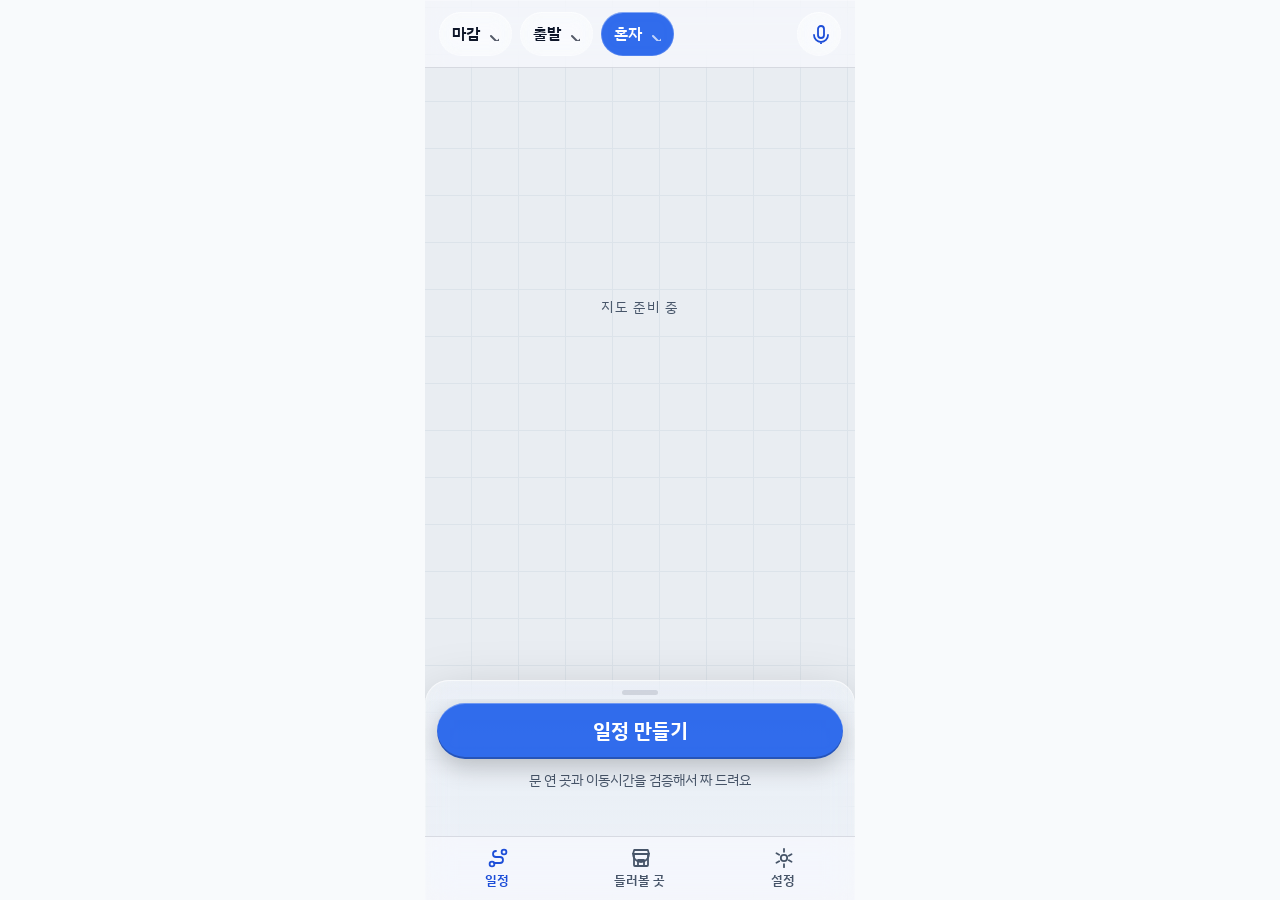
==== index.html @ 05a1eb57 "deploy: 광주잇다 공개 시연 (더미 데이터)" ====
<!DOCTYPE html>
<html lang="ko">
<head>
<meta charset="utf-8">
<meta name="viewport" content="width=device-width, initial-scale=1, viewport-fit=cover">
<meta name="color-scheme" content="light dark">
<meta name="theme-color" content="#F8FAFC">
<title>광주잇다</title>
<link rel="stylesheet" href="https://fonts.googleapis.com/css2?family=IBM+Plex+Sans+KR:wght@400;500;600;700&display=swap">
<style>
/* ═══ 트랜짓 팔레트 (ui-ux-pro-max colors №155) + 유리 3등급 ═══ */
:root{
  --paper:#F8FAFC; --ink:#0F172A; --sub:#475569; --line:rgba(15,23,42,.12);
  --acc:#2563EB; --acc-deep:#1D4ED8; --acc-text:#1D4ED8; --on-acc:#fff;
  --ok:#0E7A4F; --warn:#A65A1E; --card:#FFFFFF;
  --map-a:#E9EDF2; --map-b:#DCE3EA; --glass-tint:250,251,253;
  --glass-bg:linear-gradient(180deg, rgba(var(--glass-tint),.20), rgba(var(--glass-tint),.44));
  --glass-shadow:0 24px 60px rgba(0,0,0,.26),
    inset 0 1px 1px rgba(255,255,255,.55),
    inset 0 -8px 20px rgba(255,255,255,.10),
    inset 0 0 0 1px rgba(255,255,255,.22);
  --glass-blur:blur(14px) saturate(160%);
  --bar-bg:rgba(var(--glass-tint),.62);
  --ctl-glass:rgba(var(--glass-tint),.58);
  --acc-glass:color-mix(in srgb, var(--acc) 94%, transparent);
  --ctl-rim:inset 0 1px 0 rgba(255,255,255,.45),inset 0 0 0 1px rgba(255,255,255,.18);
  --fs-xs:14px; --fs-s:15.5px; --fs-m:17px; --fs-l:20px; --fs-xl:24px;
  --tab-h:64px;
}
@media (prefers-color-scheme: dark){
  :root{
    --paper:#0E1013; --ink:#E8EAEE; --sub:#A6ADB8; --line:rgba(232,234,238,.12);
    --acc:#5B8DF6; --acc-deep:#3E6FE0; --acc-text:#8AB0FF;
    --ok:#4ADE97; --warn:#E8A13A; --card:#181B20;
    --map-a:#15181C; --map-b:#1D2126; --glass-tint:14,14,22;
    --glass-bg:linear-gradient(180deg, rgba(var(--glass-tint),.18), rgba(var(--glass-tint),.38));
    --glass-shadow:0 24px 60px rgba(0,0,0,.45),
      inset 0 1px 1px rgba(255,255,255,.5),
      inset 0 -8px 20px rgba(255,255,255,.06),
      inset 0 0 0 1px rgba(255,255,255,.13);
    --glass-blur:blur(14px) saturate(150%);
    --bar-bg:rgba(16,17,20,.58);
    --ctl-glass:rgba(var(--glass-tint),.68);
    --ctl-rim:inset 0 1px 0 rgba(255,255,255,.14),inset 0 0 0 1px rgba(255,255,255,.09);
  }
}
html.senior{font-size:112%}   /* 설정: 큰 글씨 */

*{box-sizing:border-box;margin:0;-webkit-tap-highlight-color:transparent}
html,body{height:100%}
body{background:var(--paper);font-family:"IBM Plex Sans KR",system-ui,sans-serif;
  font-size:var(--fs-m);line-height:1.5;color:var(--ink);
  -webkit-font-smoothing:antialiased;overflow:hidden}
button{font:inherit;color:inherit;background:none;border:none;cursor:pointer}
svg{display:block}
a{color:var(--acc-text)}

.stage{position:relative;height:100dvh;max-width:430px;margin:0 auto;
  background:var(--paper);overflow:hidden}

/* ═══ L0 지도 ═══ */
#map{position:absolute;inset:0}
#map .fallback{position:absolute;inset:0;
  background:
    repeating-linear-gradient(0deg,transparent 0 46px,var(--map-b) 46px 47px),
    repeating-linear-gradient(90deg,transparent 0 46px,var(--map-b) 46px 47px),
    var(--map-a)}
#map .fallback span{position:absolute;left:50%;top:34%;transform:translate(-50%,-50%);
  font-size:var(--fs-xs);color:var(--sub);letter-spacing:.12em}

/* ═══ L1 조건 칩 바 ═══ */
.chipbar{position:absolute;top:0;left:0;right:0;z-index:20;
  display:flex;gap:8px;align-items:center;overflow-x:auto;scrollbar-width:none;
  padding:calc(env(safe-area-inset-top) + 12px) 14px 12px;
  background:var(--bar-bg);
  backdrop-filter:var(--glass-blur);-webkit-backdrop-filter:var(--glass-blur);
  box-shadow:inset 0 -1px 0 var(--line),inset 0 1px 0 rgba(255,255,255,.3)}
.chip{display:flex;align-items:center;gap:5px;min-height:44px;flex:none;
  white-space:nowrap;padding:0 13px;border-radius:99px;
  background:var(--ctl-glass);box-shadow:var(--ctl-rim);
  backdrop-filter:blur(10px) saturate(150%);-webkit-backdrop-filter:blur(10px) saturate(150%);
  font-size:var(--fs-s);font-weight:600;transition:transform .25s ease-out}
.chip:active{transform:scale(.95)}
.chip.set{background:var(--acc-glass);color:var(--on-acc);
  backdrop-filter:blur(8px) saturate(160%);-webkit-backdrop-filter:blur(8px) saturate(160%);
  box-shadow:inset 0 1px 0 rgba(255,255,255,.3),inset 0 0 0 1px rgba(255,255,255,.14)}
.chip.miss{animation:nudge .4s ease-out 2}
@keyframes nudge{25%{transform:translateX(-4px)}75%{transform:translateX(4px)}}
.chip svg{width:14px;height:14px;opacity:.7}
.chip.mic{margin-left:auto;width:44px;justify-content:center;padding:0}
.chip.mic svg{width:20px;height:20px;opacity:1;color:var(--acc-text)}

/* ═══ L2 바텀시트 ═══ */
.sheet{position:absolute;left:0;right:0;bottom:var(--tab-h);z-index:25;
  height:calc(100dvh - var(--tab-h));border-radius:24px 24px 0 0;
  background:var(--glass-bg);
  backdrop-filter:var(--glass-blur);-webkit-backdrop-filter:var(--glass-blur);
  box-shadow:var(--glass-shadow);
  transform:translateY(calc(100% - 156px));
  transition:transform .45s ease-out;
  display:flex;flex-direction:column;touch-action:none}
.sheet.half{transform:translateY(50%)}
.sheet.full{transform:translateY(7%)}
.sheet.drag{transition:none}
.grip{flex:none;width:100%;padding:10px 0 4px;display:grid;place-items:center;cursor:grab}
.grip::before{content:"";width:36px;height:5px;border-radius:3px;background:var(--line)}
.sheet-body{flex:1;overflow-y:auto;overscroll-behavior:contain;
  padding:4px 12px calc(env(safe-area-inset-bottom) + 24px)}

.st,.pane{display:none}
.state-start .st-start{display:block}
.state-compute .st-compute{display:block}
.state-result .st-result{display:block}
.stage[data-tab="plan"] .pane-plan{display:block}
.stage[data-tab="maybe"] .pane-maybe{display:block}
.stage[data-tab="setting"] .pane-setting{display:block}

/* 시작 */
.cta{display:block;width:100%;min-height:56px;border-radius:9999px;
  background:var(--acc-glass);color:var(--on-acc);font-size:var(--fs-l);font-weight:700;
  backdrop-filter:blur(8px) saturate(160%);-webkit-backdrop-filter:blur(8px) saturate(160%);
  box-shadow:inset 0 1px 0 rgba(255,255,255,.3),inset 0 -2px 0 rgba(0,0,0,.22),
    0 8px 24px rgba(0,0,0,.22);
  transition:transform .3s ease-out}
.cta:active{transform:scale(.97)}
.hintline{margin-top:10px;text-align:center;font-size:var(--fs-xs);color:var(--sub)}

/* 계산 로그 */
.log{list-style:none;padding:4px 6px}
.log li{display:flex;gap:10px;align-items:center;min-height:40px;
  font-size:var(--fs-s);color:var(--sub);opacity:.35;transition:opacity .3s}
.log li.on{opacity:1;color:var(--ink);font-weight:600}
.log li.done{opacity:.8}
.log .dot{width:22px;height:22px;border-radius:50%;flex:none;
  border:2px solid var(--line);display:grid;place-items:center}
.log li.on .dot{border-color:var(--acc);animation:pulse 1s infinite}
.log li.done .dot{border-color:var(--ok);background:var(--ok)}
.log li.done .dot svg{width:12px;height:12px;color:#fff}
@keyframes pulse{50%{transform:scale(1.18)}}
@media (prefers-reduced-motion: reduce){
  .log li.on .dot{animation:none}
  .chip.miss{animation:none;outline:2px solid var(--warn)}
}

/* 결과 */
.deadline{display:flex;align-items:center;gap:10px;margin:2px 4px 6px;flex-wrap:wrap}
.capsule{font-weight:700;font-size:var(--fs-l);padding:8px 16px;border-radius:99px;
  background:var(--glass-bg);box-shadow:var(--glass-shadow);
  backdrop-filter:var(--glass-blur);-webkit-backdrop-filter:var(--glass-blur);
  font-variant-numeric:tabular-nums}
.deadline small{color:var(--sub);font-size:var(--fs-xs);
  background:var(--bar-bg);padding:5px 10px;border-radius:8px;
  backdrop-filter:blur(8px);-webkit-backdrop-filter:blur(8px)}
.nowline{font-size:var(--fs-s);color:var(--sub);margin:0 4px 14px;
  background:var(--bar-bg);border-radius:10px;padding:7px 12px;
  backdrop-filter:blur(8px);-webkit-backdrop-filter:blur(8px)}
.nowline b{color:var(--ink)}

.thread{list-style:none;position:relative;padding-left:30px;margin:0 4px}
.thread::before{content:"";position:absolute;left:10px;top:14px;bottom:14px;
  width:2px;border-left:2px dashed var(--acc);opacity:.7}
.thread>li{position:relative;padding-bottom:10px}
.thread .node{position:absolute;left:-30px;top:14px;width:22px;height:22px;
  border-radius:50%;background:var(--acc);color:#fff;
  font:700 12px/22px "IBM Plex Sans KR";text-align:center;
  box-shadow:0 0 0 3px var(--paper)}
.stop{background:var(--card);border:1px solid var(--line);border-radius:12px;
  padding:12px 14px;box-shadow:0 3px 12px rgba(15,23,42,.07)}
.stop .t{display:flex;justify-content:space-between;align-items:baseline;gap:8px}
.stop .name{font-weight:700;font-size:var(--fs-m)}
.stop .time{font-variant-numeric:tabular-nums;font-weight:600;color:var(--acc-text);
  font-size:var(--fs-s);white-space:nowrap}
.tags{display:flex;gap:6px;margin-top:6px;flex-wrap:wrap}
.tag{font-size:var(--fs-xs);font-weight:600;padding:3px 10px;border-radius:99px;
  background:rgba(14,122,79,.1);color:var(--ok)}
.tag.owner{background:var(--ok);color:#fff}
.tag.seat{background:rgba(37,99,235,.12);color:var(--acc-text)}
.move{margin:2px 0 12px;font-size:var(--fs-xs);color:var(--sub);
  display:inline-flex;align-items:center;gap:6px;
  background:var(--bar-bg);padding:5px 11px;border-radius:8px;
  backdrop-filter:blur(8px);-webkit-backdrop-filter:blur(8px)}
.move svg{width:13px;height:13px}
.empty{background:var(--card);border:1px solid var(--line);border-radius:12px;
  padding:14px;margin:0 4px;font-size:var(--fs-s);color:var(--sub)}

.receipt{margin:14px 4px 0;background:var(--card)
  radial-gradient(rgba(15,23,42,.03) 1px,transparent 1px);
  background-size:4px 4px;border-radius:4px;padding:14px 16px;position:relative;
  filter:drop-shadow(0 3px 8px rgba(15,23,42,.12))}
.receipt summary{list-style:none;display:flex;justify-content:space-between;
  align-items:center;cursor:pointer;font-weight:700;font-size:var(--fs-s);gap:8px}
.receipt summary::-webkit-details-marker{display:none}
.receipt .nums{font-variant-numeric:tabular-nums;color:var(--sub);font-weight:600;
  white-space:nowrap}
.receipt .nums b{color:var(--ok)}
.receipt .detail{margin-top:10px;padding-top:10px;border-top:1px dashed var(--line);
  font-size:var(--fs-xs);color:var(--sub);line-height:1.8}
.receipt .relax{color:var(--warn);font-weight:600}
.again{display:block;width:100%;min-height:48px;margin:14px 0 0;border-radius:12px;
  background:var(--ctl-glass);box-shadow:var(--ctl-rim);font-weight:600;
  font-size:var(--fs-s);backdrop-filter:blur(10px);-webkit-backdrop-filter:blur(10px)}
.src{font-size:12.5px;color:var(--sub);margin:16px 4px 0;text-align:center;line-height:1.6}

/* 들러볼 곳 · 설정 */
.pane h3{font-size:var(--fs-m);margin:6px 4px 10px}
.pane h3 small{display:block;font-weight:500;color:var(--sub);font-size:var(--fs-xs)}
.mcard{background:var(--card);border:1px dashed var(--line);border-radius:12px;
  padding:12px 14px;margin:0 4px 10px;display:flex;justify-content:space-between;
  align-items:center;gap:10px}
.mcard .nm{font-weight:700}
.mcard .ct{font-size:var(--fs-xs);color:var(--sub)}
.call{flex:none;display:inline-flex;align-items:center;gap:6px;min-height:44px;
  padding:0 14px;border-radius:99px;background:var(--acc-glass);color:var(--on-acc);
  font-size:var(--fs-xs);font-weight:700;text-decoration:none}
.call svg{width:15px;height:15px}
.setrow{display:flex;justify-content:space-between;align-items:center;gap:10px;
  background:var(--card);border:1px solid var(--line);border-radius:12px;
  padding:14px;margin:0 4px 10px}
.switch{position:relative;width:52px;height:32px;flex:none}
.switch input{position:absolute;inset:0;opacity:0;margin:0;cursor:pointer}
.switch i{position:absolute;inset:0;border-radius:99px;background:var(--line);
  transition:background .2s}
.switch i::after{content:"";position:absolute;left:3px;top:3px;width:26px;height:26px;
  border-radius:50%;background:#fff;box-shadow:0 1px 4px rgba(0,0,0,.3);
  transition:transform .25s ease-out}
.switch input:checked + i{background:var(--ok)}
.switch input:checked + i::after{transform:translateX(20px)}

/* 이벤트 카드 */
.event{position:absolute;left:14px;right:14px;bottom:calc(var(--tab-h) + 14px);
  z-index:40;border-radius:18px;background:var(--glass-bg);
  backdrop-filter:var(--glass-blur);-webkit-backdrop-filter:var(--glass-blur);
  box-shadow:var(--glass-shadow);padding:14px 16px;
  transform:translateY(calc(100% + var(--tab-h) + 60px));visibility:hidden;
  transition:transform .45s ease-out,visibility 0s .45s}
.event.show{transform:none;visibility:visible;transition:transform .45s ease-out}
.event .msg{display:flex;gap:10px;align-items:center;font-weight:600;font-size:var(--fs-s)}
.event .msg svg{width:20px;height:20px;color:var(--warn);flex:none}
.event.applied .msg svg{color:var(--ok)}
.event .diff{font-size:var(--fs-xs);color:var(--sub);margin-top:6px;display:none}
.event.applied .diff{display:block}
.event .row{display:flex;gap:10px;margin-top:12px}
.event .row button{flex:1;min-height:46px;border-radius:12px;font-weight:700;
  font-size:var(--fs-s)}
.event .yes{background:var(--acc-glass);color:var(--on-acc);
  backdrop-filter:blur(8px);-webkit-backdrop-filter:blur(8px);
  box-shadow:inset 0 1px 0 rgba(255,255,255,.28)}
.event.applied .yes{display:none}
.event .no{background:var(--ctl-glass);box-shadow:var(--ctl-rim);
  backdrop-filter:blur(10px);-webkit-backdrop-filter:blur(10px)}
.event.applied .no{flex:none;padding:0 18px}

/* 픽커 오버레이 */
.picker{position:absolute;inset:0;z-index:50;display:none;align-items:flex-end}
.picker.open{display:flex}
.picker .scrim{position:absolute;inset:0;background:rgba(10,12,16,.35)}
.picker .panel{position:relative;width:100%;border-radius:24px 24px 0 0;
  background:var(--glass-bg);backdrop-filter:var(--glass-blur);
  -webkit-backdrop-filter:var(--glass-blur);box-shadow:var(--glass-shadow);
  padding:18px 16px calc(env(safe-area-inset-bottom) + 20px);
  animation:rise .35s ease-out}
@keyframes rise{from{transform:translateY(40%)}}
@media (prefers-reduced-motion: reduce){ .picker .panel{animation:none} }
.picker h4{font-size:var(--fs-l);margin:0 4px 12px}
.opts{display:flex;flex-wrap:wrap;gap:10px}
.opt{min-height:52px;padding:0 18px;border-radius:14px;font-size:var(--fs-m);
  font-weight:600;background:var(--card);border:1px solid var(--line);flex:1 1 40%}
.opt.on{background:var(--acc-glass);color:var(--on-acc);border-color:transparent}
.opt.on::before{content:"✓ "}

/* 음성 시트 */
.vsheet{position:absolute;left:0;right:0;bottom:0;z-index:55;
  border-radius:24px 24px 0 0;background:var(--glass-bg);
  backdrop-filter:var(--glass-blur);-webkit-backdrop-filter:var(--glass-blur);
  box-shadow:var(--glass-shadow);
  padding:20px 16px calc(env(safe-area-inset-bottom) + 20px);
  transform:translateY(110%);visibility:hidden;
  transition:transform .45s ease-out,visibility 0s .45s}
.vsheet.show{transform:none;visibility:visible;transition:transform .45s ease-out}
.vsheet .heard{font-size:var(--fs-l);font-weight:700;margin:0 4px 6px}
.vsheet .parsed{font-size:var(--fs-s);color:var(--sub);margin:0 4px 12px}
.vsheet .parsed b{color:var(--acc-text)}
.vsheet input{width:100%;min-height:48px;border-radius:12px;border:1px solid var(--line);
  background:var(--card);color:var(--ink);padding:0 14px;font:inherit;margin-bottom:12px}
.vsheet .row{display:flex;gap:10px}
.vsheet .row button{flex:1;min-height:48px;border-radius:12px;font-weight:700;
  font-size:var(--fs-s)}
.vsheet .go2{background:var(--acc-glass);color:var(--on-acc)}
.vsheet .re{background:var(--ctl-glass);box-shadow:var(--ctl-rim)}

/* 탭바 */
.tabbar{position:absolute;left:0;right:0;bottom:0;z-index:30;height:var(--tab-h);
  display:flex;background:var(--bar-bg);
  backdrop-filter:var(--glass-blur);-webkit-backdrop-filter:var(--glass-blur);
  box-shadow:inset 0 1px 0 var(--line);
  padding-bottom:env(safe-area-inset-bottom)}
.tabbar button{flex:1;display:flex;flex-direction:column;gap:3px;
  align-items:center;justify-content:center;font-size:12.5px;font-weight:600;
  color:var(--sub)}
.tabbar button.on{color:var(--acc-text)}
.tabbar svg{width:22px;height:22px}
</style>
</head>
<body>
<svg width="0" height="0" aria-hidden="true"><defs>
  <g id="i-mic"><path d="M12 2a3 3 0 0 1 3 3v6a3 3 0 0 1-6 0V5a3 3 0 0 1 3-3Z" fill="none" stroke="currentColor" stroke-width="1.8"/><path d="M5 11a7 7 0 0 0 14 0M12 18v4" fill="none" stroke="currentColor" stroke-width="1.8" stroke-linecap="round"/></g>
  <g id="i-chev"><path d="m6 9 6 6 6-6" fill="none" stroke="currentColor" stroke-width="2" stroke-linecap="round"/></g>
  <g id="i-check"><path d="m5 13 4 4L19 7" fill="none" stroke="currentColor" stroke-width="2.4" stroke-linecap="round" stroke-linejoin="round"/></g>
  <g id="i-walk"><circle cx="13" cy="4.5" r="2" fill="currentColor"/><path d="m9 22 3-7-2-3 1-5 3 2 3 1M9 12l-2 2" fill="none" stroke="currentColor" stroke-width="1.8" stroke-linecap="round" stroke-linejoin="round"/></g>
  <g id="i-bus"><rect x="4" y="3" width="16" height="14" rx="2.5" fill="none" stroke="currentColor" stroke-width="1.8"/><path d="M4 11h16M8 21v-2m8 2v-2" stroke="currentColor" stroke-width="1.8" stroke-linecap="round"/><circle cx="8.5" cy="14" r=".9" fill="currentColor"/><circle cx="15.5" cy="14" r=".9" fill="currentColor"/></g>
  <g id="i-route"><circle cx="6" cy="18" r="2.4" fill="none" stroke="currentColor" stroke-width="1.8"/><circle cx="18" cy="6" r="2.4" fill="none" stroke="currentColor" stroke-width="1.8"/><path d="M8 17h6a3 3 0 0 0 0-6h-4a3 3 0 0 1 0-6" fill="none" stroke="currentColor" stroke-width="1.8" stroke-linecap="round"/></g>
  <g id="i-shop"><path d="M4 8l1.2-4h13.6L20 8M5 8v11a1 1 0 0 0 1 1h12a1 1 0 0 0 1-1V8M9 20v-6h6v6" fill="none" stroke="currentColor" stroke-width="1.8" stroke-linejoin="round"/><path d="M4 8h16a2.5 2.5 0 0 1-16 0Z" fill="none" stroke="currentColor" stroke-width="1.8"/></g>
  <g id="i-gear"><circle cx="12" cy="12" r="3.2" fill="none" stroke="currentColor" stroke-width="1.8"/><path d="M12 2.8v3m0 12.4v3M4.5 7.2l2.6 1.5m9.8 5.6 2.6 1.5M4.5 16.8l2.6-1.5m9.8-5.6 2.6-1.5" stroke="currentColor" stroke-width="1.8" stroke-linecap="round"/></g>
  <g id="i-phone"><path d="M6 3h4l1.5 4.5-2.2 1.6a12 12 0 0 0 5.6 5.6l1.6-2.2L21 14v4a2 2 0 0 1-2.2 2A16.8 16.8 0 0 1 4 6.2 2 2 0 0 1 6 3Z" fill="none" stroke="currentColor" stroke-width="1.8" stroke-linejoin="round"/></g>
</defs></svg>

<div class="stage state-start" id="stage" data-tab="plan">

  <div id="map"><div class="fallback"><span>지도 준비 중</span></div></div>

  <header class="chipbar">
    <button class="chip" id="chipDl" aria-pressed="false">마감 <svg><use href="#i-chev"/></svg></button>
    <button class="chip" id="chipOg" aria-pressed="false">출발 <svg><use href="#i-chev"/></svg></button>
    <button class="chip" id="chipCp" aria-pressed="false">동행 <svg><use href="#i-chev"/></svg></button>
    <button class="chip mic" id="voice" aria-label="말로 입력하기"><svg><use href="#i-mic"/></svg></button>
  </header>

  <section class="sheet" id="sheet" aria-label="일정">
    <button class="grip" id="grip" aria-label="시트 크기 바꾸기"></button>
    <div class="sheet-body">

      <div class="pane pane-plan">
        <div class="st st-start">
          <button class="cta" id="go">일정 만들기</button>
          <p class="hintline">문 연 곳과 이동시간을 검증해서 짜 드려요</p>
        </div>

        <div class="st st-compute">
          <ul class="log" id="log" aria-live="polite">
            <li><span class="dot"><svg><use href="#i-check"/></svg></span><span id="log1">영업시간 확인</span></li>
            <li><span class="dot"><svg><use href="#i-check"/></svg></span><span id="log2">이동시간 검증</span></li>
            <li><span class="dot"><svg><use href="#i-check"/></svg></span><span id="log3">순서 조합</span></li>
          </ul>
        </div>

        <div class="st st-result">
          <div class="deadline">
            <span class="capsule" id="count">–</span>
            <small id="deadNote"></small>
          </div>
          <p class="nowline" id="nowline"></p>
          <ul class="thread" id="thread"></ul>
          <div class="empty" id="emptyMsg" hidden></div>
          <details class="receipt" id="receipt">
            <summary>검증 영수증 <span class="nums" id="rNums"></span></summary>
            <div class="detail" id="rDetail"></div>
          </details>
          <button class="again" id="again">조건 다시 정하기</button>
          <p class="src">출처: 한국관광공사 · 소상공인시장진흥공단 · 카카오 · KTO 무장애 | 이동시간은 추정치</p>
        </div>
      </div>

      <div class="pane pane-maybe">
        <h3>들러볼 곳 <small>영업시간 미확인이라 순서에 넣지 않았어요. 가기 전에 전화로 확인하세요.</small></h3>
        <div id="maybeList"></div>
      </div>

      <div class="pane pane-setting">
        <h3>설정</h3>
        <div class="setrow"><span>큰 글씨</span>
          <label class="switch"><input type="checkbox" id="optSenior"><i></i></label></div>
        <p class="src" style="text-align:left">
          위치정보를 수집·저장하지 않습니다(단말 내 이용).<br>
          회원가입 없음 · 팀 Beginnova
        </p>
      </div>

    </div>
  </section>

  <aside class="event" id="event" role="status" aria-live="assertive">
    <div class="msg"><svg id="evIcon"><use href="#i-bus"/></svg><span id="evText"></span></div>
    <p class="diff" id="evDiff"></p>
    <div class="row">
      <button class="yes" id="evYes">다시 짜기</button>
      <button class="no" id="evNo">그대로</button>
    </div>
  </aside>

  <div class="picker" id="picker">
    <div class="scrim" id="pickerScrim"></div>
    <div class="panel"><h4 id="pickerTitle"></h4><div class="opts" id="pickerOpts"></div></div>
  </div>

  <aside class="vsheet" id="vsheet">
    <p class="heard" id="vHeard"></p>
    <p class="parsed" id="vParsed"></p>
    <input id="vInput" hidden placeholder="예: 어르신과 3시간, 문화전당에서">
    <div class="row">
      <button class="go2" id="vApply">이대로 반영</button>
      <button class="re" id="vRetry">다시 말하기</button>
    </div>
  </aside>

  <nav class="tabbar" aria-label="주요 메뉴">
    <button class="on" data-tab="plan" aria-current="page"><svg><use href="#i-route"/></svg>일정</button>
    <button data-tab="maybe"><svg><use href="#i-shop"/></svg>들러볼 곳</button>
    <button data-tab="setting"><svg><use href="#i-gear"/></svg>설정</button>
  </nav>
</div>

<script src="data.js"></script>
<script src="engine.js"></script>
<script src="app.js"></script>
</body>
</html>
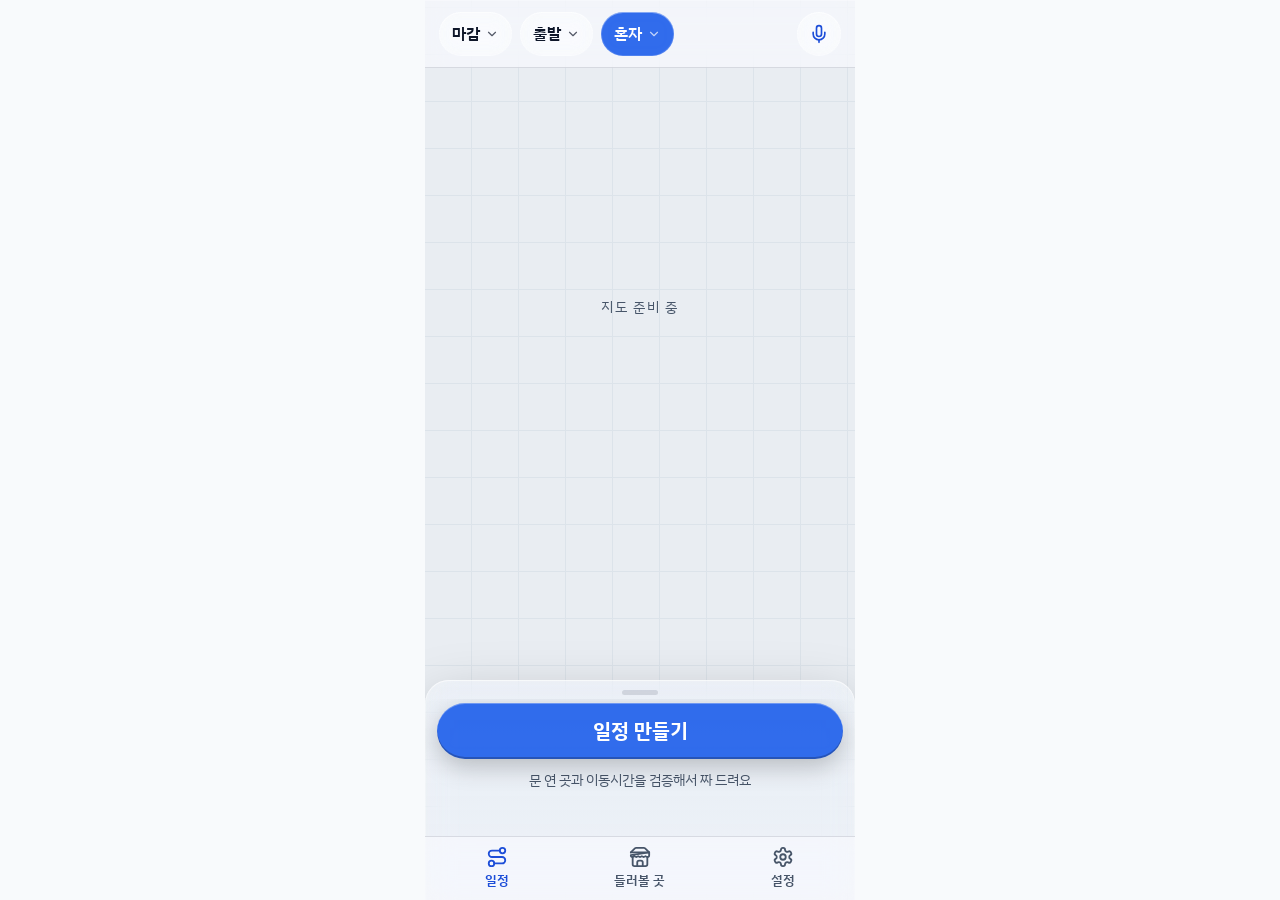
==== commit b17d2261: "icons: lucide" ====
--- a/index.html
+++ b/index.html
@@ -303,15 +303,16 @@
 </head>
 <body>
 <svg width="0" height="0" aria-hidden="true"><defs>
-  <g id="i-mic"><path d="M12 2a3 3 0 0 1 3 3v6a3 3 0 0 1-6 0V5a3 3 0 0 1 3-3Z" fill="none" stroke="currentColor" stroke-width="1.8"/><path d="M5 11a7 7 0 0 0 14 0M12 18v4" fill="none" stroke="currentColor" stroke-width="1.8" stroke-linecap="round"/></g>
-  <g id="i-chev"><path d="m6 9 6 6 6-6" fill="none" stroke="currentColor" stroke-width="2" stroke-linecap="round"/></g>
-  <g id="i-check"><path d="m5 13 4 4L19 7" fill="none" stroke="currentColor" stroke-width="2.4" stroke-linecap="round" stroke-linejoin="round"/></g>
-  <g id="i-walk"><circle cx="13" cy="4.5" r="2" fill="currentColor"/><path d="m9 22 3-7-2-3 1-5 3 2 3 1M9 12l-2 2" fill="none" stroke="currentColor" stroke-width="1.8" stroke-linecap="round" stroke-linejoin="round"/></g>
-  <g id="i-bus"><rect x="4" y="3" width="16" height="14" rx="2.5" fill="none" stroke="currentColor" stroke-width="1.8"/><path d="M4 11h16M8 21v-2m8 2v-2" stroke="currentColor" stroke-width="1.8" stroke-linecap="round"/><circle cx="8.5" cy="14" r=".9" fill="currentColor"/><circle cx="15.5" cy="14" r=".9" fill="currentColor"/></g>
-  <g id="i-route"><circle cx="6" cy="18" r="2.4" fill="none" stroke="currentColor" stroke-width="1.8"/><circle cx="18" cy="6" r="2.4" fill="none" stroke="currentColor" stroke-width="1.8"/><path d="M8 17h6a3 3 0 0 0 0-6h-4a3 3 0 0 1 0-6" fill="none" stroke="currentColor" stroke-width="1.8" stroke-linecap="round"/></g>
-  <g id="i-shop"><path d="M4 8l1.2-4h13.6L20 8M5 8v11a1 1 0 0 0 1 1h12a1 1 0 0 0 1-1V8M9 20v-6h6v6" fill="none" stroke="currentColor" stroke-width="1.8" stroke-linejoin="round"/><path d="M4 8h16a2.5 2.5 0 0 1-16 0Z" fill="none" stroke="currentColor" stroke-width="1.8"/></g>
-  <g id="i-gear"><circle cx="12" cy="12" r="3.2" fill="none" stroke="currentColor" stroke-width="1.8"/><path d="M12 2.8v3m0 12.4v3M4.5 7.2l2.6 1.5m9.8 5.6 2.6 1.5M4.5 16.8l2.6-1.5m9.8-5.6 2.6-1.5" stroke="currentColor" stroke-width="1.8" stroke-linecap="round"/></g>
-  <g id="i-phone"><path d="M6 3h4l1.5 4.5-2.2 1.6a12 12 0 0 0 5.6 5.6l1.6-2.2L21 14v4a2 2 0 0 1-2.2 2A16.8 16.8 0 0 1 4 6.2 2 2 0 0 1 6 3Z" fill="none" stroke="currentColor" stroke-width="1.8" stroke-linejoin="round"/></g>
+  <!-- 아이콘: Lucide (lucide.dev, ISC) — symbol viewBox라 어떤 크기로 써도 정확히 스케일 -->
+  <symbol id="i-mic" viewBox="0 0 24 24" fill="none" stroke="currentColor" stroke-width="2" stroke-linecap="round" stroke-linejoin="round"><path d="M12 2a3 3 0 0 0-3 3v7a3 3 0 0 0 6 0V5a3 3 0 0 0-3-3Z"/><path d="M19 10v2a7 7 0 0 1-14 0v-2"/><line x1="12" x2="12" y1="19" y2="22"/></symbol>
+  <symbol id="i-chev" viewBox="0 0 24 24" fill="none" stroke="currentColor" stroke-width="2" stroke-linecap="round" stroke-linejoin="round"><path d="m6 9 6 6 6-6"/></symbol>
+  <symbol id="i-check" viewBox="0 0 24 24" fill="none" stroke="currentColor" stroke-width="2.4" stroke-linecap="round" stroke-linejoin="round"><path d="M20 6 9 17l-5-5"/></symbol>
+  <symbol id="i-walk" viewBox="0 0 24 24" fill="none" stroke="currentColor" stroke-width="2" stroke-linecap="round" stroke-linejoin="round"><path d="M4 16v-2.38C4 11.5 2.97 10.5 3 8c.03-2.72 1.49-6 4.5-6C9.37 2 10 3.8 10 5.5c0 3.11-2 5.66-2 8.68V16a2 2 0 1 1-4 0Z"/><path d="M20 20v-2.38c0-2.12 1.03-3.12 1-5.62-.03-2.72-1.49-6-4.5-6C14.63 6 14 7.8 14 9.5c0 3.11 2 5.66 2 8.68V20a2 2 0 1 0 4 0Z"/><path d="M16 17h4"/><path d="M4 13h4"/></symbol>
+  <symbol id="i-bus" viewBox="0 0 24 24" fill="none" stroke="currentColor" stroke-width="2" stroke-linecap="round" stroke-linejoin="round"><path d="M8 6v6"/><path d="M15 6v6"/><path d="M2 12h19.6"/><path d="M18 18h3s.5-1.7.8-2.8c.1-.4.2-.8.2-1.2 0-.4-.1-.8-.2-1.2l-1.4-5C20.1 6.8 19.1 6 18 6H4a2 2 0 0 0-2 2v10h3"/><circle cx="7" cy="18" r="2"/><path d="M9 18h5"/><circle cx="16" cy="18" r="2"/></symbol>
+  <symbol id="i-route" viewBox="0 0 24 24" fill="none" stroke="currentColor" stroke-width="2" stroke-linecap="round" stroke-linejoin="round"><circle cx="6" cy="19" r="3"/><path d="M9 19h8.5a3.5 3.5 0 0 0 0-7h-11a3.5 3.5 0 0 1 0-7H15"/><circle cx="18" cy="5" r="3"/></symbol>
+  <symbol id="i-shop" viewBox="0 0 24 24" fill="none" stroke="currentColor" stroke-width="2" stroke-linecap="round" stroke-linejoin="round"><path d="m2 7 4.41-4.41A2 2 0 0 1 7.83 2h8.34a2 2 0 0 1 1.42.59L22 7"/><path d="M4 12v8a2 2 0 0 0 2 2h12a2 2 0 0 0 2-2v-8"/><path d="M15 22v-4a2 2 0 0 0-2-2h-2a2 2 0 0 0-2 2v4"/><path d="M2 7h20"/><path d="M22 7v3a2 2 0 0 1-2 2 2.7 2.7 0 0 1-1.59-.63.7.7 0 0 0-.82 0A2.7 2.7 0 0 1 16 12a2.7 2.7 0 0 1-1.59-.63.7.7 0 0 0-.82 0A2.7 2.7 0 0 1 12 12a2.7 2.7 0 0 1-1.59-.63.7.7 0 0 0-.82 0A2.7 2.7 0 0 1 8 12a2.7 2.7 0 0 1-1.59-.63.7.7 0 0 0-.82 0A2.7 2.7 0 0 1 4 12a2 2 0 0 1-2-2Z"/></symbol>
+  <symbol id="i-gear" viewBox="0 0 24 24" fill="none" stroke="currentColor" stroke-width="2" stroke-linecap="round" stroke-linejoin="round"><path d="M12.22 2h-.44a2 2 0 0 0-2 2v.18a2 2 0 0 1-1 1.73l-.43.25a2 2 0 0 1-2 0l-.15-.08a2 2 0 0 0-2.73.73l-.22.38a2 2 0 0 0 .73 2.73l.15.1a2 2 0 0 1 1 1.72v.51a2 2 0 0 1-1 1.74l-.15.09a2 2 0 0 0-.73 2.73l.22.38a2 2 0 0 0 2.73.73l.15-.08a2 2 0 0 1 2 0l.43.25a2 2 0 0 1 1 1.73V20a2 2 0 0 0 2 2h.44a2 2 0 0 0 2-2v-.18a2 2 0 0 1 1-1.73l.43-.25a2 2 0 0 1 2 0l.15.08a2 2 0 0 0 2.73-.73l.22-.39a2 2 0 0 0-.73-2.73l-.15-.08a2 2 0 0 1-1-1.74v-.5a2 2 0 0 1 1-1.74l.15-.09a2 2 0 0 0 .73-2.73l-.22-.38a2 2 0 0 0-2.73-.73l-.15.08a2 2 0 0 1-2 0l-.43-.25a2 2 0 0 1-1-1.73V4a2 2 0 0 0-2-2z"/><circle cx="12" cy="12" r="3"/></symbol>
+  <symbol id="i-phone" viewBox="0 0 24 24" fill="none" stroke="currentColor" stroke-width="2" stroke-linecap="round" stroke-linejoin="round"><path d="M22 16.92v3a2 2 0 0 1-2.18 2 19.79 19.79 0 0 1-8.63-3.07 19.5 19.5 0 0 1-6-6 19.79 19.79 0 0 1-3.07-8.67A2 2 0 0 1 4.11 2h3a2 2 0 0 1 2 1.72 12.84 12.84 0 0 0 .7 2.81 2 2 0 0 1-.45 2.11L8.09 9.91a16 16 0 0 0 6 6l1.27-1.27a2 2 0 0 1 2.11-.45 12.84 12.84 0 0 0 2.81.7A2 2 0 0 1 22 16.92z"/></symbol>
 </defs></svg>
 
 <div class="stage state-start" id="stage" data-tab="plan">
@@ -369,6 +370,8 @@
         <h3>설정</h3>
         <div class="setrow"><span>큰 글씨</span>
           <label class="switch"><input type="checkbox" id="optSenior"><i></i></label></div>
+        <div class="setrow"><span>사장님이신가요?</span>
+          <a class="call" href="owner.html" style="min-width:auto">가게 코드로 열기</a></div>
         <p class="src" style="text-align:left">
           위치정보를 수집·저장하지 않습니다(단말 내 이용).<br>
           회원가입 없음 · 팀 Beginnova
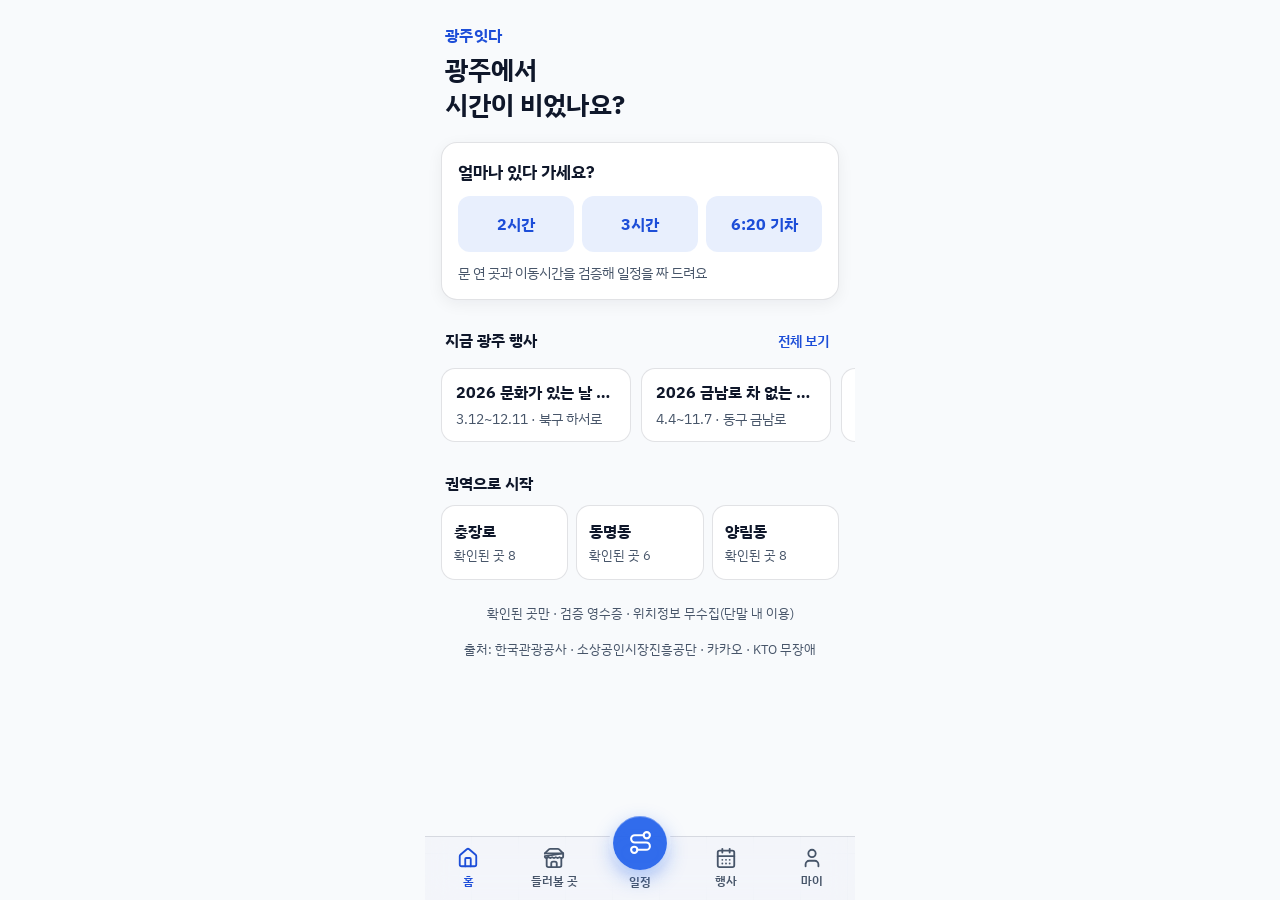
==== commit 239b5412: "홈 메인 재편 — 5탭(중앙 일정)·행사(TourAPI 실데이터)·마이페이지·사장님 자가 온보딩 Co-Authored-By: Claude Fable 5 <noreply@anthro" ====
--- a/index.html
+++ b/index.html
@@ -107,13 +107,23 @@
 .sheet-body{flex:1;overflow-y:auto;overscroll-behavior:contain;
   padding:4px 12px calc(env(safe-area-inset-bottom) + 24px)}
 
-.st,.pane{display:none}
+.st{display:none}
 .state-start .st-start{display:block}
 .state-compute .st-compute{display:block}
 .state-result .st-result{display:block}
-.stage[data-tab="plan"] .pane-plan{display:block}
-.stage[data-tab="maybe"] .pane-maybe{display:block}
-.stage[data-tab="setting"] .pane-setting{display:block}
+
+/* ═══ 탭 게이트 — 일정(지도+칩바+시트)은 plan 탭에서만, 나머지 탭은 풀페이지 ═══ */
+.chipbar,.sheet{display:none}
+.stage[data-tab="plan"] .chipbar{display:flex}
+.stage[data-tab="plan"] .sheet{display:flex}
+.stage:not([data-tab="plan"]) .event{display:none}
+.page{position:absolute;inset:0 0 var(--tab-h);z-index:15;display:none;
+  overflow-y:auto;overscroll-behavior:contain;background:var(--paper);
+  padding:calc(env(safe-area-inset-top) + 18px) 16px 28px}
+.stage[data-tab="home"] .page-home{display:block}
+.stage[data-tab="maybe"] .page-maybe{display:block}
+.stage[data-tab="fest"] .page-fest{display:block}
+.stage[data-tab="my"] .page-my{display:block}
 
 /* 시작 */
 .cta{display:block;width:100%;min-height:56px;border-radius:9999px;
@@ -288,17 +298,95 @@
 .vsheet .go2{background:var(--acc-glass);color:var(--on-acc)}
 .vsheet .re{background:var(--ctl-glass);box-shadow:var(--ctl-rim)}
 
-/* 탭바 */
+/* ═══ 홈 ═══ */
+.home-hd{margin:6px 4px 20px}
+.wordmark{font-size:var(--fs-s);font-weight:700;color:var(--acc-text);letter-spacing:.02em}
+.home-hd h2{font-size:26px;line-height:1.32;margin-top:6px;text-wrap:balance}
+.pg-t{font-size:var(--fs-l);margin:4px 4px 14px}
+.hblock{margin-bottom:24px}
+.bl-t{display:flex;align-items:center;gap:8px;font-size:var(--fs-s);font-weight:700;
+  margin:0 4px 10px}
+.bl-t .more{margin-left:auto;color:var(--acc-text);font-size:var(--fs-xs);font-weight:600;
+  min-height:32px;padding:0 6px}
+.qcard{background:var(--card);border:1px solid var(--line);border-radius:16px;
+  padding:16px;box-shadow:0 4px 16px rgba(15,23,42,.06)}
+.qcard .lead{font-weight:700;font-size:var(--fs-m);margin-bottom:12px}
+.qrow{display:flex;gap:8px}
+.qrow button{flex:1;min-height:56px;border-radius:12px;font-weight:700;font-size:var(--fs-s);
+  background:color-mix(in srgb, var(--acc) 10%, transparent);color:var(--acc-text);
+  transition:transform .25s ease-out}
+.qrow button:active{transform:scale(.96)}
+.qhint{font-size:var(--fs-xs);color:var(--sub);margin-top:10px}
+.livechip{font-size:12px;font-weight:700;color:var(--ok);background:rgba(14,122,79,.12);
+  padding:2px 8px;border-radius:99px}
+.hscroll{display:flex;gap:10px;overflow-x:auto;scrollbar-width:none;
+  margin:0 -16px;padding:2px 16px 6px}
+.hcard{flex:none;width:190px;background:var(--card);border:1px solid var(--line);
+  border-radius:14px;padding:12px 14px;text-align:left}
+.hcard .nm{font-weight:700;font-size:var(--fs-s);white-space:nowrap;overflow:hidden;
+  text-overflow:ellipsis}
+.hcard .ct{font-size:var(--fs-xs);color:var(--sub);margin-top:3px;white-space:nowrap;
+  overflow:hidden;text-overflow:ellipsis}
+.zrow{display:grid;grid-template-columns:repeat(3,1fr);gap:8px}
+.zcard{background:var(--card);border:1px solid var(--line);border-radius:14px;
+  padding:14px 12px;text-align:left;transition:transform .25s ease-out}
+.zcard:active{transform:scale(.96)}
+.zcard .zn{font-weight:700;font-size:var(--fs-s)}
+.zcard .zc{font-size:12.5px;color:var(--sub);margin-top:3px}
+.truststrip{font-size:12.5px;color:var(--sub);text-align:center;margin:0 4px}
+
+/* ═══ 마이페이지 · 사장님 온보딩 ═══ */
+.mybox{background:var(--card);border:1px solid var(--line);border-radius:16px;
+  padding:16px;margin:0 4px 16px}
+.mybox .ct{font-size:var(--fs-xs);color:var(--sub);line-height:1.6}
+.statgrid{display:grid;grid-template-columns:repeat(4,1fr);gap:8px;margin-top:12px}
+.stat{background:var(--paper);border:1px solid var(--line);border-radius:12px;
+  padding:10px 4px;text-align:center}
+.stat b{display:block;font-size:var(--fs-l);font-variant-numeric:tabular-nums}
+.stat span{font-size:12px;color:var(--sub)}
+.srow{display:flex;gap:8px;margin-top:12px}
+.srow input{flex:1;min-width:0;min-height:48px;border-radius:12px;border:1px solid var(--line);
+  background:var(--paper);color:var(--ink);padding:0 12px;font:inherit}
+.srow .primary{flex:none;min-width:76px;min-height:48px;border-radius:12px;
+  background:var(--acc-glass);color:var(--on-acc);font-weight:700;font-size:var(--fs-s)}
+.srow .ghost{flex:none;min-height:48px;padding:0 14px;border-radius:12px;
+  background:var(--ctl-glass);box-shadow:var(--ctl-rim);font-weight:600;font-size:var(--fs-xs)}
+.olist{margin-top:6px}
+.olist button{display:flex;width:100%;justify-content:space-between;align-items:center;
+  gap:8px;min-height:52px;padding:8px 4px;border-bottom:1px solid var(--line);text-align:left}
+.olist .on{font-weight:700;font-size:var(--fs-s)}
+.olist .oa{font-size:12.5px;color:var(--sub);white-space:nowrap;overflow:hidden;
+  text-overflow:ellipsis}
+.olist .odone{flex:none;font-size:12px;color:var(--ok);font-weight:700}
+.ownform input{width:100%;min-height:48px;border-radius:12px;border:1px solid var(--line);
+  background:var(--paper);color:var(--ink);padding:0 12px;font:inherit;margin-top:8px}
+.ownmsg{font-size:var(--fs-xs);margin-top:10px;font-weight:600}
+.ownmsg.err{color:var(--warn)}
+.ownmsg.ok{color:var(--ok)}
+.badge-own{display:flex;align-items:center;gap:7px;color:var(--ok);font-weight:700;
+  font-size:var(--fs-s)}
+.badge-own svg{width:19px;height:19px}
+.mylist{margin:0 4px}
+.mylist .setrow{margin:0 0 10px}
+.disabled-card{opacity:.55}
+
+/* 탭바 — 중앙 일정 버튼 융기 */
 .tabbar{position:absolute;left:0;right:0;bottom:0;z-index:30;height:var(--tab-h);
   display:flex;background:var(--bar-bg);
   backdrop-filter:var(--glass-blur);-webkit-backdrop-filter:var(--glass-blur);
   box-shadow:inset 0 1px 0 var(--line);
   padding-bottom:env(safe-area-inset-bottom)}
 .tabbar button{flex:1;display:flex;flex-direction:column;gap:3px;
-  align-items:center;justify-content:center;font-size:12.5px;font-weight:600;
+  align-items:center;justify-content:center;font-size:12px;font-weight:600;
   color:var(--sub)}
 .tabbar button.on{color:var(--acc-text)}
 .tabbar svg{width:22px;height:22px}
+.tabbar .big .orb{width:54px;height:54px;border-radius:50%;display:grid;place-items:center;
+  margin-top:-30px;background:var(--acc-glass);color:var(--on-acc);
+  backdrop-filter:blur(8px) saturate(160%);-webkit-backdrop-filter:blur(8px) saturate(160%);
+  box-shadow:0 8px 20px rgba(37,99,235,.4),inset 0 1px 0 rgba(255,255,255,.32),
+    0 0 0 4px var(--paper)}
+.tabbar .big svg{width:25px;height:25px}
 </style>
 </head>
 <body>
@@ -313,9 +401,14 @@
   <symbol id="i-shop" viewBox="0 0 24 24" fill="none" stroke="currentColor" stroke-width="2" stroke-linecap="round" stroke-linejoin="round"><path d="m2 7 4.41-4.41A2 2 0 0 1 7.83 2h8.34a2 2 0 0 1 1.42.59L22 7"/><path d="M4 12v8a2 2 0 0 0 2 2h12a2 2 0 0 0 2-2v-8"/><path d="M15 22v-4a2 2 0 0 0-2-2h-2a2 2 0 0 0-2 2v4"/><path d="M2 7h20"/><path d="M22 7v3a2 2 0 0 1-2 2 2.7 2.7 0 0 1-1.59-.63.7.7 0 0 0-.82 0A2.7 2.7 0 0 1 16 12a2.7 2.7 0 0 1-1.59-.63.7.7 0 0 0-.82 0A2.7 2.7 0 0 1 12 12a2.7 2.7 0 0 1-1.59-.63.7.7 0 0 0-.82 0A2.7 2.7 0 0 1 8 12a2.7 2.7 0 0 1-1.59-.63.7.7 0 0 0-.82 0A2.7 2.7 0 0 1 4 12a2 2 0 0 1-2-2Z"/></symbol>
   <symbol id="i-gear" viewBox="0 0 24 24" fill="none" stroke="currentColor" stroke-width="2" stroke-linecap="round" stroke-linejoin="round"><path d="M12.22 2h-.44a2 2 0 0 0-2 2v.18a2 2 0 0 1-1 1.73l-.43.25a2 2 0 0 1-2 0l-.15-.08a2 2 0 0 0-2.73.73l-.22.38a2 2 0 0 0 .73 2.73l.15.1a2 2 0 0 1 1 1.72v.51a2 2 0 0 1-1 1.74l-.15.09a2 2 0 0 0-.73 2.73l.22.38a2 2 0 0 0 2.73.73l.15-.08a2 2 0 0 1 2 0l.43.25a2 2 0 0 1 1 1.73V20a2 2 0 0 0 2 2h.44a2 2 0 0 0 2-2v-.18a2 2 0 0 1 1-1.73l.43-.25a2 2 0 0 1 2 0l.15.08a2 2 0 0 0 2.73-.73l.22-.39a2 2 0 0 0-.73-2.73l-.15-.08a2 2 0 0 1-1-1.74v-.5a2 2 0 0 1 1-1.74l.15-.09a2 2 0 0 0 .73-2.73l-.22-.38a2 2 0 0 0-2.73-.73l-.15.08a2 2 0 0 1-2 0l-.43-.25a2 2 0 0 1-1-1.73V4a2 2 0 0 0-2-2z"/><circle cx="12" cy="12" r="3"/></symbol>
   <symbol id="i-phone" viewBox="0 0 24 24" fill="none" stroke="currentColor" stroke-width="2" stroke-linecap="round" stroke-linejoin="round"><path d="M22 16.92v3a2 2 0 0 1-2.18 2 19.79 19.79 0 0 1-8.63-3.07 19.5 19.5 0 0 1-6-6 19.79 19.79 0 0 1-3.07-8.67A2 2 0 0 1 4.11 2h3a2 2 0 0 1 2 1.72 12.84 12.84 0 0 0 .7 2.81 2 2 0 0 1-.45 2.11L8.09 9.91a16 16 0 0 0 6 6l1.27-1.27a2 2 0 0 1 2.11-.45 12.84 12.84 0 0 0 2.81.7A2 2 0 0 1 22 16.92z"/></symbol>
+  <symbol id="i-home" viewBox="0 0 24 24" fill="none" stroke="currentColor" stroke-width="2" stroke-linecap="round" stroke-linejoin="round"><path d="M15 21v-8a1 1 0 0 0-1-1h-4a1 1 0 0 0-1 1v8"/><path d="M3 10a2 2 0 0 1 .709-1.528l7-5.999a2 2 0 0 1 2.582 0l7 5.999A2 2 0 0 1 21 10v9a2 2 0 0 1-2 2H5a2 2 0 0 1-2-2z"/></symbol>
+  <symbol id="i-cal" viewBox="0 0 24 24" fill="none" stroke="currentColor" stroke-width="2" stroke-linecap="round" stroke-linejoin="round"><path d="M8 2v4"/><path d="M16 2v4"/><rect width="18" height="18" x="3" y="4" rx="2"/><path d="M3 10h18"/><path d="M8 14h.01"/><path d="M12 14h.01"/><path d="M16 14h.01"/><path d="M8 18h.01"/><path d="M12 18h.01"/><path d="M16 18h.01"/></symbol>
+  <symbol id="i-user" viewBox="0 0 24 24" fill="none" stroke="currentColor" stroke-width="2" stroke-linecap="round" stroke-linejoin="round"><path d="M19 21v-2a4 4 0 0 0-4-4H9a4 4 0 0 0-4 4v2"/><circle cx="12" cy="7" r="4"/></symbol>
+  <symbol id="i-search" viewBox="0 0 24 24" fill="none" stroke="currentColor" stroke-width="2" stroke-linecap="round" stroke-linejoin="round"><circle cx="11" cy="11" r="8"/><path d="m21 21-4.3-4.3"/></symbol>
+  <symbol id="i-badge" viewBox="0 0 24 24" fill="none" stroke="currentColor" stroke-width="2" stroke-linecap="round" stroke-linejoin="round"><path d="M3.85 8.62a4 4 0 0 1 4.78-4.77 4 4 0 0 1 6.74 0 4 4 0 0 1 4.78 4.78 4 4 0 0 1 0 6.74 4 4 0 0 1-4.77 4.78 4 4 0 0 1-6.75 0 4 4 0 0 1-4.78-4.77 4 4 0 0 1 0-6.76Z"/><path d="m9 12 2 2 4-4"/></symbol>
 </defs></svg>
 
-<div class="stage state-start" id="stage" data-tab="plan">
+<div class="stage state-start" id="stage" data-tab="home">
 
   <div id="map"><div class="fallback"><span>지도 준비 중</span></div></div>
 
@@ -361,25 +454,115 @@
         </div>
       </div>
 
-      <div class="pane pane-maybe">
-        <h3>들러볼 곳 <small>영업시간 미확인이라 순서에 넣지 않았어요. 가기 전에 전화로 확인하세요.</small></h3>
-        <div id="maybeList"></div>
-      </div>
-
-      <div class="pane pane-setting">
-        <h3>설정</h3>
-        <div class="setrow"><span>큰 글씨</span>
-          <label class="switch"><input type="checkbox" id="optSenior"><i></i></label></div>
-        <div class="setrow"><span>사장님이신가요?</span>
-          <a class="call" href="owner.html" style="min-width:auto">가게 코드로 열기</a></div>
-        <p class="src" style="text-align:left">
-          위치정보를 수집·저장하지 않습니다(단말 내 이용).<br>
-          회원가입 없음 · 팀 Beginnova
-        </p>
-      </div>
-
     </div>
   </section>
+
+  <div class="page page-home">
+    <header class="home-hd">
+      <div class="wordmark">광주잇다</div>
+      <h2>광주에서<br>시간이 비었나요?</h2>
+    </header>
+
+    <section class="hblock">
+      <div class="qcard">
+        <p class="lead">얼마나 있다 가세요?</p>
+        <div class="qrow" id="qStart">
+          <button data-dl="2시간">2시간</button>
+          <button data-dl="3시간">3시간</button>
+          <button data-dl="6:20 기차">6:20 기차</button>
+        </div>
+        <p class="qhint">문 연 곳과 이동시간을 검증해 일정을 짜 드려요</p>
+      </div>
+    </section>
+
+    <section class="hblock" id="seatBlock" hidden>
+      <p class="bl-t">지금 자리 있어요 <span class="livechip">사장님 실시간</span></p>
+      <div class="hscroll" id="seatCards"></div>
+    </section>
+
+    <section class="hblock" id="festBlock" hidden>
+      <p class="bl-t">지금 광주 행사
+        <button class="more" id="festMore">전체 보기</button></p>
+      <div class="hscroll" id="festCards"></div>
+    </section>
+
+    <section class="hblock">
+      <p class="bl-t">권역으로 시작</p>
+      <div class="zrow" id="zoneCards"></div>
+    </section>
+
+    <p class="truststrip">확인된 곳만 · 검증 영수증 · 위치정보 무수집(단말 내 이용)</p>
+    <p class="src">출처: 한국관광공사 · 소상공인시장진흥공단 · 카카오 · KTO 무장애</p>
+  </div>
+
+  <div class="page page-maybe">
+    <h3 class="pg-t">들러볼 곳</h3>
+    <p class="ct" style="font-size:var(--fs-xs);color:var(--sub);margin:0 4px 14px">
+      영업시간 미확인이라 순서에 넣지 않았어요. 가기 전에 전화로 확인하세요.</p>
+    <div id="maybeList"></div>
+  </div>
+
+  <div class="page page-fest">
+    <h3 class="pg-t">광주 행사</h3>
+    <div id="festList"></div>
+    <p class="src" id="festSrc">출처: 한국관광공사 TourAPI</p>
+  </div>
+
+  <div class="page page-my">
+    <h3 class="pg-t">마이페이지</h3>
+
+    <div class="mybox">
+      <p class="bl-t" style="margin-bottom:4px">이 폰의 별명</p>
+      <p class="ct">이 폰에만 저장돼요 — 회원가입·서버 전송 없음</p>
+      <div class="srow">
+        <input id="nick" placeholder="예: 광주 반나절러" maxlength="12">
+        <button class="primary" id="nickSave">저장</button>
+      </div>
+      <div class="statgrid">
+        <div class="stat"><b id="stPlans">0</b><span>만든 일정</span></div>
+        <div class="stat"><b id="stMaybe">0</b><span>들러볼 곳</span></div>
+        <div class="stat"><b>0</b><span>다녀온 곳</span></div>
+        <div class="stat"><b>0</b><span>아낀 시간</span></div>
+      </div>
+    </div>
+
+    <div class="mybox">
+      <p class="bl-t"><svg style="width:18px;height:18px"><use href="#i-shop"/></svg>사장님이신가요?</p>
+      <div id="ownDone" hidden>
+        <p class="badge-own"><svg><use href="#i-badge"/></svg><span id="ownName"></span></p>
+        <div class="srow">
+          <a class="call" id="ownOpen" href="owner.html" style="flex:1;justify-content:center">가게 관리 열기</a>
+          <button class="ghost" id="ownOut">해제</button>
+        </div>
+      </div>
+      <div id="ownStart">
+        <p class="ct">가게를 등록하면 '지금 자리 있어요'와 영업시간이 방문객 일정에 실시간 반영돼요.</p>
+        <div class="srow">
+          <input id="ownQ" placeholder="가게 이름으로 검색" enterkeyhint="search">
+          <button class="primary" id="ownSearch">검색</button>
+        </div>
+        <div class="olist" id="ownResults"></div>
+        <div id="ownMethods" hidden></div>
+        <div class="ownform" id="ownForm" hidden></div>
+        <p class="ownmsg" id="ownMsg" hidden></p>
+      </div>
+    </div>
+
+    <div class="mybox disabled-card">
+      <p class="bl-t" style="margin-bottom:4px">간편 가입 (준비 중)</p>
+      <p class="ct">쿠폰·일정 동기화는 운영 단계에 열려요. 지금은 아무것도 수집하지 않습니다.</p>
+    </div>
+
+    <div class="mylist">
+      <div class="setrow"><span>큰 글씨</span>
+        <label class="switch"><input type="checkbox" id="optSenior"><i></i></label></div>
+      <div class="setrow"><span>데이터 출처</span>
+        <span class="ct" style="font-size:12.5px;color:var(--sub);text-align:right">TourAPI · 소상공인시장진흥공단<br>카카오 · KTO 무장애 · 기상청</span></div>
+    </div>
+    <p class="src" style="text-align:left;margin:16px 8px 0">
+      위치정보를 수집·저장하지 않습니다(단말 내 이용).<br>
+      회원가입 없음 · 팀 Beginnova</p>
+  </div>
 
   <aside class="event" id="event" role="status" aria-live="assertive">
     <div class="msg"><svg id="evIcon"><use href="#i-bus"/></svg><span id="evText"></span></div>
@@ -406,9 +589,12 @@
   </aside>
 
   <nav class="tabbar" aria-label="주요 메뉴">
-    <button class="on" data-tab="plan" aria-current="page"><svg><use href="#i-route"/></svg>일정</button>
+    <button class="on" data-tab="home" aria-current="page"><svg><use href="#i-home"/></svg>홈</button>
     <button data-tab="maybe"><svg><use href="#i-shop"/></svg>들러볼 곳</button>
-    <button data-tab="setting"><svg><use href="#i-gear"/></svg>설정</button>
+    <button class="big" data-tab="plan" aria-label="일정 만들기">
+      <span class="orb"><svg><use href="#i-route"/></svg></span>일정</button>
+    <button data-tab="fest"><svg><use href="#i-cal"/></svg>행사</button>
+    <button data-tab="my"><svg><use href="#i-user"/></svg>마이</button>
   </nav>
 </div>
 
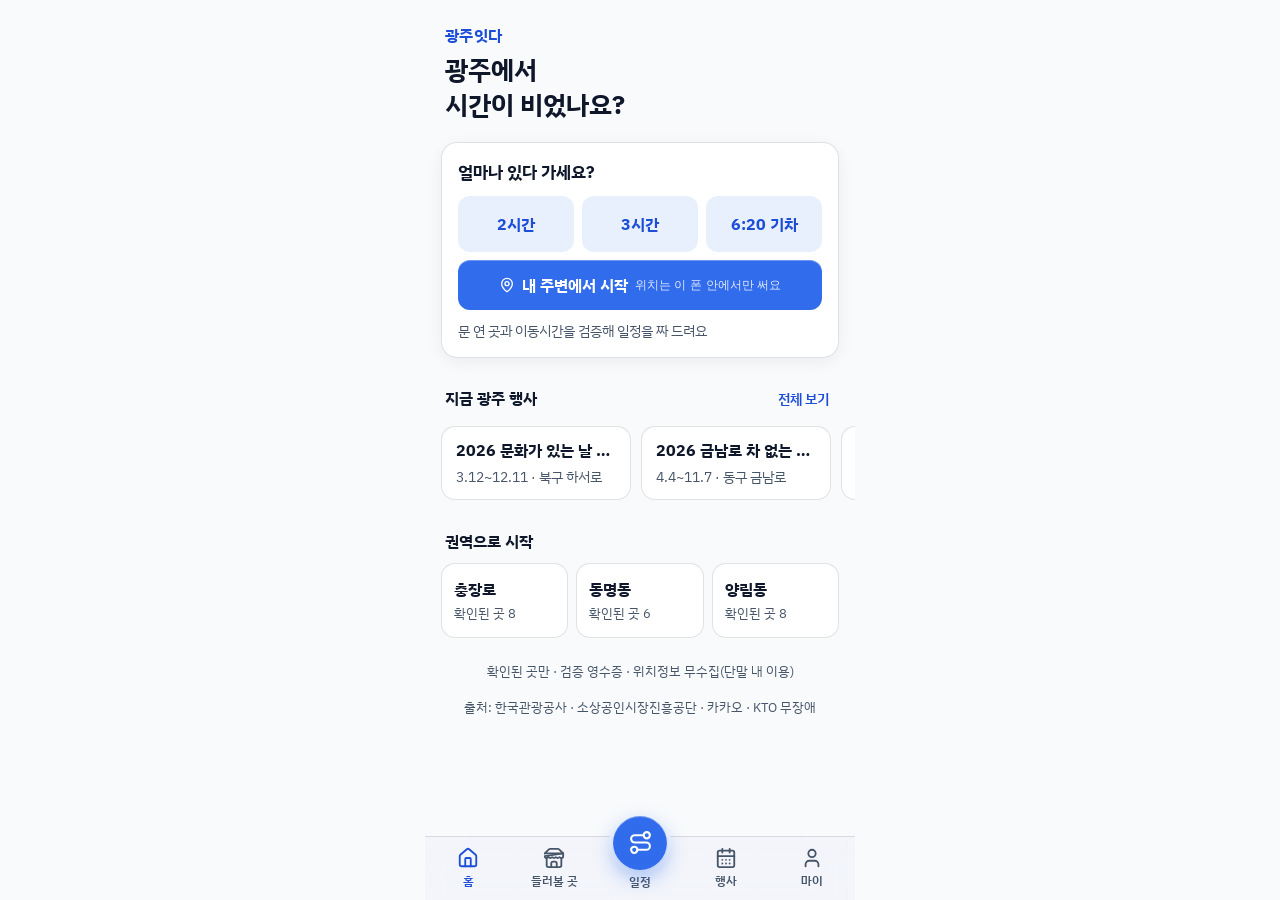
==== commit fea48843: "GPS 내주변·AI 추천이유 영역·사장님 온보딩 보안 강화 반영 Co-Authored-By: Claude Fable 5 <noreply@anthropic.com>" ====
--- a/index.html
+++ b/index.html
@@ -165,6 +165,10 @@
   background:var(--bar-bg);border-radius:10px;padding:7px 12px;
   backdrop-filter:blur(8px);-webkit-backdrop-filter:blur(8px)}
 .nowline b{color:var(--ink)}
+.aiwhy{font-size:var(--fs-xs);color:var(--sub);margin:-6px 4px 14px;padding:7px 12px;
+  border-left:3px solid var(--acc);background:var(--bar-bg);border-radius:0 10px 10px 0;
+  backdrop-filter:blur(8px);-webkit-backdrop-filter:blur(8px)}
+.aiwhy b{color:var(--acc-text)}
 
 .thread{list-style:none;position:relative;padding-left:30px;margin:0 4px}
 .thread::before{content:"";position:absolute;left:10px;top:14px;bottom:14px;
@@ -317,6 +321,14 @@
   transition:transform .25s ease-out}
 .qrow button:active{transform:scale(.96)}
 .qhint{font-size:var(--fs-xs);color:var(--sub);margin-top:10px}
+.nearby{display:flex;align-items:center;justify-content:center;gap:7px;width:100%;
+  min-height:50px;margin-top:8px;border-radius:12px;font-weight:700;font-size:var(--fs-s);
+  background:var(--acc-glass);color:var(--on-acc);
+  backdrop-filter:blur(8px) saturate(160%);-webkit-backdrop-filter:blur(8px) saturate(160%);
+  box-shadow:inset 0 1px 0 rgba(255,255,255,.3);transition:transform .25s ease-out}
+.nearby:active{transform:scale(.97)}
+.nearby .nb-note{font-size:11.5px;font-weight:500;opacity:.85}
+.nearby.busy{opacity:.6;pointer-events:none}
 .livechip{font-size:12px;font-weight:700;color:var(--ok);background:rgba(14,122,79,.12);
   padding:2px 8px;border-radius:99px}
 .hscroll{display:flex;gap:10px;overflow-x:auto;scrollbar-width:none;
@@ -406,6 +418,7 @@
   <symbol id="i-user" viewBox="0 0 24 24" fill="none" stroke="currentColor" stroke-width="2" stroke-linecap="round" stroke-linejoin="round"><path d="M19 21v-2a4 4 0 0 0-4-4H9a4 4 0 0 0-4 4v2"/><circle cx="12" cy="7" r="4"/></symbol>
   <symbol id="i-search" viewBox="0 0 24 24" fill="none" stroke="currentColor" stroke-width="2" stroke-linecap="round" stroke-linejoin="round"><circle cx="11" cy="11" r="8"/><path d="m21 21-4.3-4.3"/></symbol>
   <symbol id="i-badge" viewBox="0 0 24 24" fill="none" stroke="currentColor" stroke-width="2" stroke-linecap="round" stroke-linejoin="round"><path d="M3.85 8.62a4 4 0 0 1 4.78-4.77 4 4 0 0 1 6.74 0 4 4 0 0 1 4.78 4.78 4 4 0 0 1 0 6.74 4 4 0 0 1-4.77 4.78 4 4 0 0 1-6.75 0 4 4 0 0 1-4.78-4.77 4 4 0 0 1 0-6.76Z"/><path d="m9 12 2 2 4-4"/></symbol>
+  <symbol id="i-pin" viewBox="0 0 24 24" fill="none" stroke="currentColor" stroke-width="2" stroke-linecap="round" stroke-linejoin="round"><path d="M20 10c0 4.993-5.539 10.193-7.399 11.799a1 1 0 0 1-1.202 0C9.539 20.193 4 14.993 4 10a8 8 0 0 1 16 0"/><circle cx="12" cy="10" r="3"/></symbol>
 </defs></svg>
 
 <div class="stage state-start" id="stage" data-tab="home">
@@ -443,6 +456,7 @@
             <small id="deadNote"></small>
           </div>
           <p class="nowline" id="nowline"></p>
+          <p class="aiwhy" id="aiWhy" hidden></p>
           <ul class="thread" id="thread"></ul>
           <div class="empty" id="emptyMsg" hidden></div>
           <details class="receipt" id="receipt">
@@ -471,6 +485,9 @@
           <button data-dl="3시간">3시간</button>
           <button data-dl="6:20 기차">6:20 기차</button>
         </div>
+        <button class="nearby" id="btnNearby">
+          <svg style="width:16px;height:16px"><use href="#i-pin"/></svg>내 주변에서 시작
+          <span class="nb-note">위치는 이 폰 안에서만 써요</span></button>
         <p class="qhint">문 연 곳과 이동시간을 검증해 일정을 짜 드려요</p>
       </div>
     </section>
@@ -556,6 +573,11 @@
     <div class="mylist">
       <div class="setrow"><span>큰 글씨</span>
         <label class="switch"><input type="checkbox" id="optSenior"><i></i></label></div>
+      <!-- 임시 개발용 진입점 — liquid-glass 검증 후 제거 -->
+      <div class="setrow"><span>글래스 목업 (개발)</span>
+        <a href="glass_mock.html" style="color:var(--deep);font-size:13px;font-weight:600">열기</a></div>
+      <div class="setrow"><span>굴절 검증 (개발)</span>
+        <a href="glass_test.html" style="color:var(--deep);font-size:13px;font-weight:600">열기</a></div>
       <div class="setrow"><span>데이터 출처</span>
         <span class="ct" style="font-size:12.5px;color:var(--sub);text-align:right">TourAPI · 소상공인시장진흥공단<br>카카오 · KTO 무장애 · 기상청</span></div>
     </div>
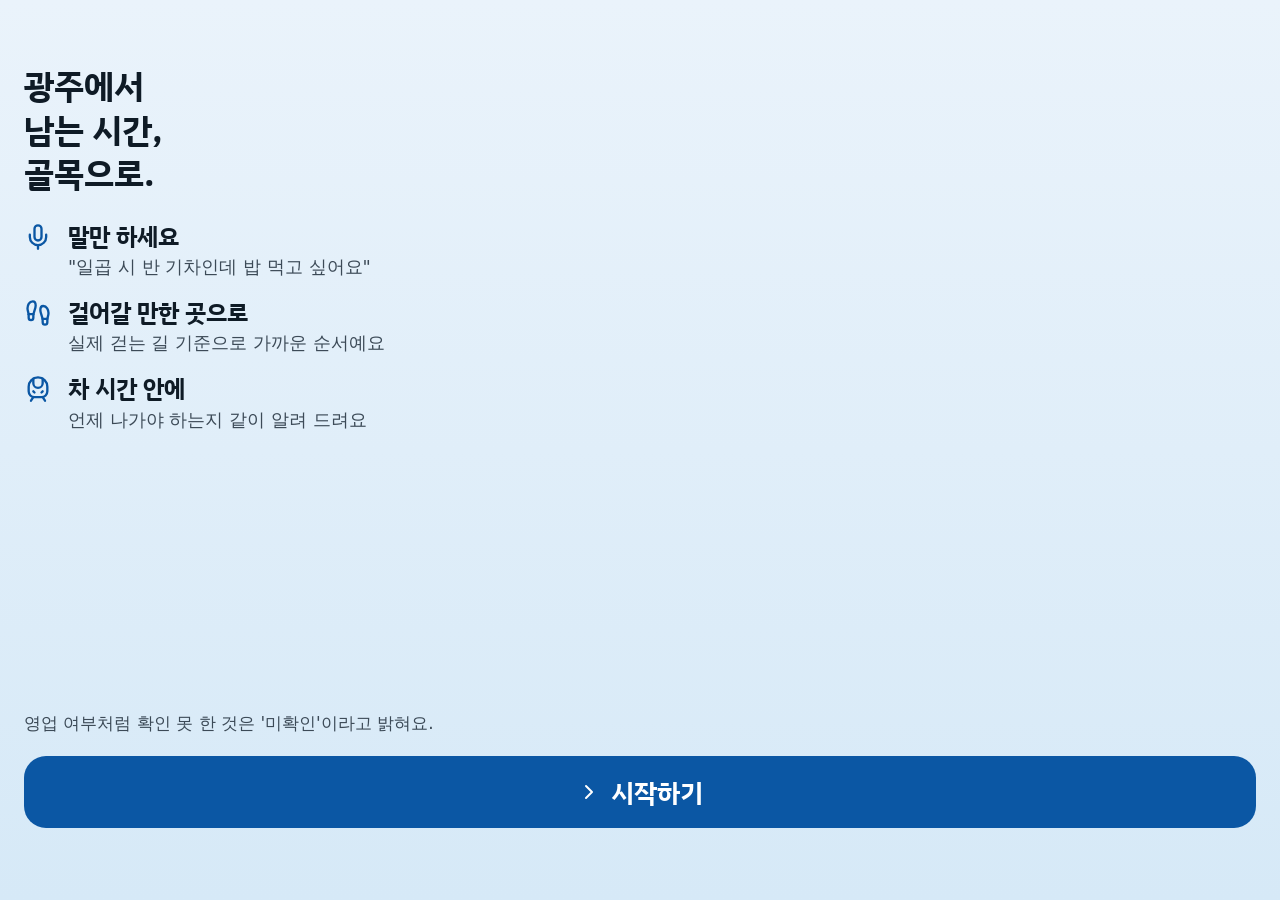
==== commit c87a0331: "deploy: 새 방문객 앱(flow.js·네이버 지도·일정·사장님 진입)으로 교체 — 구 앱 폐기(2026-09-04) 서버 없이도 홈·말하기(규칙 해석)·확인·번들 지도 1,0" ====
--- a/index.html
+++ b/index.html
@@ -1,627 +1,515 @@
-<!DOCTYPE html>
+<!doctype html>
 <html lang="ko">
 <head>
 <meta charset="utf-8">
 <meta name="viewport" content="width=device-width, initial-scale=1, viewport-fit=cover">
-<meta name="color-scheme" content="light dark">
-<meta name="theme-color" content="#F8FAFC">
+<meta name="theme-color" content="#D6E9F7">
 <title>광주잇다</title>
 <link rel="stylesheet" href="https://fonts.googleapis.com/css2?family=IBM+Plex+Sans+KR:wght@400;500;600;700&display=swap">
-<style>
-/* ═══ 트랜짓 팔레트 (ui-ux-pro-max colors №155) + 유리 3등급 ═══ */
-:root{
-  --paper:#F8FAFC; --ink:#0F172A; --sub:#475569; --line:rgba(15,23,42,.12);
-  --acc:#2563EB; --acc-deep:#1D4ED8; --acc-text:#1D4ED8; --on-acc:#fff;
-  --ok:#0E7A4F; --warn:#A65A1E; --card:#FFFFFF;
-  --map-a:#E9EDF2; --map-b:#DCE3EA; --glass-tint:250,251,253;
-  --glass-bg:linear-gradient(180deg, rgba(var(--glass-tint),.20), rgba(var(--glass-tint),.44));
-  --glass-shadow:0 24px 60px rgba(0,0,0,.26),
-    inset 0 1px 1px rgba(255,255,255,.55),
-    inset 0 -8px 20px rgba(255,255,255,.10),
-    inset 0 0 0 1px rgba(255,255,255,.22);
-  --glass-blur:blur(14px) saturate(160%);
-  --bar-bg:rgba(var(--glass-tint),.62);
-  --ctl-glass:rgba(var(--glass-tint),.58);
-  --acc-glass:color-mix(in srgb, var(--acc) 94%, transparent);
-  --ctl-rim:inset 0 1px 0 rgba(255,255,255,.45),inset 0 0 0 1px rgba(255,255,255,.18);
-  --fs-xs:14px; --fs-s:15.5px; --fs-m:17px; --fs-l:20px; --fs-xl:24px;
-  --tab-h:64px;
-}
-@media (prefers-color-scheme: dark){
-  :root{
-    --paper:#0E1013; --ink:#E8EAEE; --sub:#A6ADB8; --line:rgba(232,234,238,.12);
-    --acc:#5B8DF6; --acc-deep:#3E6FE0; --acc-text:#8AB0FF;
-    --ok:#4ADE97; --warn:#E8A13A; --card:#181B20;
-    --map-a:#15181C; --map-b:#1D2126; --glass-tint:14,14,22;
-    --glass-bg:linear-gradient(180deg, rgba(var(--glass-tint),.18), rgba(var(--glass-tint),.38));
-    --glass-shadow:0 24px 60px rgba(0,0,0,.45),
-      inset 0 1px 1px rgba(255,255,255,.5),
-      inset 0 -8px 20px rgba(255,255,255,.06),
-      inset 0 0 0 1px rgba(255,255,255,.13);
-    --glass-blur:blur(14px) saturate(150%);
-    --bar-bg:rgba(16,17,20,.58);
-    --ctl-glass:rgba(var(--glass-tint),.68);
-    --ctl-rim:inset 0 1px 0 rgba(255,255,255,.14),inset 0 0 0 1px rgba(255,255,255,.09);
-  }
-}
-html.senior{font-size:112%}   /* 설정: 큰 글씨 */
-
-*{box-sizing:border-box;margin:0;-webkit-tap-highlight-color:transparent}
-html,body{height:100%}
-body{background:var(--paper);font-family:"IBM Plex Sans KR",system-ui,sans-serif;
-  font-size:var(--fs-m);line-height:1.5;color:var(--ink);
-  -webkit-font-smoothing:antialiased;overflow:hidden}
-button{font:inherit;color:inherit;background:none;border:none;cursor:pointer}
-svg{display:block}
-a{color:var(--acc-text)}
-
-.stage{position:relative;height:100dvh;max-width:430px;margin:0 auto;
-  background:var(--paper);overflow:hidden}
-
-/* ═══ L0 지도 ═══ */
-#map{position:absolute;inset:0}
-#map .fallback{position:absolute;inset:0;
-  background:
-    repeating-linear-gradient(0deg,transparent 0 46px,var(--map-b) 46px 47px),
-    repeating-linear-gradient(90deg,transparent 0 46px,var(--map-b) 46px 47px),
-    var(--map-a)}
-#map .fallback span{position:absolute;left:50%;top:34%;transform:translate(-50%,-50%);
-  font-size:var(--fs-xs);color:var(--sub);letter-spacing:.12em}
-
-/* ═══ L1 조건 칩 바 ═══ */
-.chipbar{position:absolute;top:0;left:0;right:0;z-index:20;
-  display:flex;gap:8px;align-items:center;overflow-x:auto;scrollbar-width:none;
-  padding:calc(env(safe-area-inset-top) + 12px) 14px 12px;
-  background:var(--bar-bg);
-  backdrop-filter:var(--glass-blur);-webkit-backdrop-filter:var(--glass-blur);
-  box-shadow:inset 0 -1px 0 var(--line),inset 0 1px 0 rgba(255,255,255,.3)}
-.chip{display:flex;align-items:center;gap:5px;min-height:44px;flex:none;
-  white-space:nowrap;padding:0 13px;border-radius:99px;
-  background:var(--ctl-glass);box-shadow:var(--ctl-rim);
-  backdrop-filter:blur(10px) saturate(150%);-webkit-backdrop-filter:blur(10px) saturate(150%);
-  font-size:var(--fs-s);font-weight:600;transition:transform .25s ease-out}
-.chip:active{transform:scale(.95)}
-.chip.set{background:var(--acc-glass);color:var(--on-acc);
-  backdrop-filter:blur(8px) saturate(160%);-webkit-backdrop-filter:blur(8px) saturate(160%);
-  box-shadow:inset 0 1px 0 rgba(255,255,255,.3),inset 0 0 0 1px rgba(255,255,255,.14)}
-.chip.miss{animation:nudge .4s ease-out 2}
-@keyframes nudge{25%{transform:translateX(-4px)}75%{transform:translateX(4px)}}
-.chip svg{width:14px;height:14px;opacity:.7}
-.chip.mic{margin-left:auto;width:44px;justify-content:center;padding:0}
-.chip.mic svg{width:20px;height:20px;opacity:1;color:var(--acc-text)}
-
-/* ═══ L2 바텀시트 ═══ */
-.sheet{position:absolute;left:0;right:0;bottom:var(--tab-h);z-index:25;
-  height:calc(100dvh - var(--tab-h));border-radius:24px 24px 0 0;
-  background:var(--glass-bg);
-  backdrop-filter:var(--glass-blur);-webkit-backdrop-filter:var(--glass-blur);
-  box-shadow:var(--glass-shadow);
-  transform:translateY(calc(100% - 156px));
-  transition:transform .45s ease-out;
-  display:flex;flex-direction:column;touch-action:none}
-.sheet.half{transform:translateY(50%)}
-.sheet.full{transform:translateY(7%)}
-.sheet.drag{transition:none}
-.grip{flex:none;width:100%;padding:10px 0 4px;display:grid;place-items:center;cursor:grab}
-.grip::before{content:"";width:36px;height:5px;border-radius:3px;background:var(--line)}
-.sheet-body{flex:1;overflow-y:auto;overscroll-behavior:contain;
-  padding:4px 12px calc(env(safe-area-inset-bottom) + 24px)}
-
-.st{display:none}
-.state-start .st-start{display:block}
-.state-compute .st-compute{display:block}
-.state-result .st-result{display:block}
-
-/* ═══ 탭 게이트 — 일정(지도+칩바+시트)은 plan 탭에서만, 나머지 탭은 풀페이지 ═══ */
-.chipbar,.sheet{display:none}
-.stage[data-tab="plan"] .chipbar{display:flex}
-.stage[data-tab="plan"] .sheet{display:flex}
-.stage:not([data-tab="plan"]) .event{display:none}
-.page{position:absolute;inset:0 0 var(--tab-h);z-index:15;display:none;
-  overflow-y:auto;overscroll-behavior:contain;background:var(--paper);
-  padding:calc(env(safe-area-inset-top) + 18px) 16px 28px}
-.stage[data-tab="home"] .page-home{display:block}
-.stage[data-tab="maybe"] .page-maybe{display:block}
-.stage[data-tab="fest"] .page-fest{display:block}
-.stage[data-tab="my"] .page-my{display:block}
-
-/* 시작 */
-.cta{display:block;width:100%;min-height:56px;border-radius:9999px;
-  background:var(--acc-glass);color:var(--on-acc);font-size:var(--fs-l);font-weight:700;
-  backdrop-filter:blur(8px) saturate(160%);-webkit-backdrop-filter:blur(8px) saturate(160%);
-  box-shadow:inset 0 1px 0 rgba(255,255,255,.3),inset 0 -2px 0 rgba(0,0,0,.22),
-    0 8px 24px rgba(0,0,0,.22);
-  transition:transform .3s ease-out}
-.cta:active{transform:scale(.97)}
-.hintline{margin-top:10px;text-align:center;font-size:var(--fs-xs);color:var(--sub)}
-
-/* 계산 로그 */
-.log{list-style:none;padding:4px 6px}
-.log li{display:flex;gap:10px;align-items:center;min-height:40px;
-  font-size:var(--fs-s);color:var(--sub);opacity:.35;transition:opacity .3s}
-.log li.on{opacity:1;color:var(--ink);font-weight:600}
-.log li.done{opacity:.8}
-.log .dot{width:22px;height:22px;border-radius:50%;flex:none;
-  border:2px solid var(--line);display:grid;place-items:center}
-.log li.on .dot{border-color:var(--acc);animation:pulse 1s infinite}
-.log li.done .dot{border-color:var(--ok);background:var(--ok)}
-.log li.done .dot svg{width:12px;height:12px;color:#fff}
-@keyframes pulse{50%{transform:scale(1.18)}}
-@media (prefers-reduced-motion: reduce){
-  .log li.on .dot{animation:none}
-  .chip.miss{animation:none;outline:2px solid var(--warn)}
-}
-
-/* 결과 */
-.deadline{display:flex;align-items:center;gap:10px;margin:2px 4px 6px;flex-wrap:wrap}
-.capsule{font-weight:700;font-size:var(--fs-l);padding:8px 16px;border-radius:99px;
-  background:var(--glass-bg);box-shadow:var(--glass-shadow);
-  backdrop-filter:var(--glass-blur);-webkit-backdrop-filter:var(--glass-blur);
-  font-variant-numeric:tabular-nums}
-.deadline small{color:var(--sub);font-size:var(--fs-xs);
-  background:var(--bar-bg);padding:5px 10px;border-radius:8px;
-  backdrop-filter:blur(8px);-webkit-backdrop-filter:blur(8px)}
-.nowline{font-size:var(--fs-s);color:var(--sub);margin:0 4px 14px;
-  background:var(--bar-bg);border-radius:10px;padding:7px 12px;
-  backdrop-filter:blur(8px);-webkit-backdrop-filter:blur(8px)}
-.nowline b{color:var(--ink)}
-.aiwhy{font-size:var(--fs-xs);color:var(--sub);margin:-6px 4px 14px;padding:7px 12px;
-  border-left:3px solid var(--acc);background:var(--bar-bg);border-radius:0 10px 10px 0;
-  backdrop-filter:blur(8px);-webkit-backdrop-filter:blur(8px)}
-.aiwhy b{color:var(--acc-text)}
-
-.thread{list-style:none;position:relative;padding-left:30px;margin:0 4px}
-.thread::before{content:"";position:absolute;left:10px;top:14px;bottom:14px;
-  width:2px;border-left:2px dashed var(--acc);opacity:.7}
-.thread>li{position:relative;padding-bottom:10px}
-.thread .node{position:absolute;left:-30px;top:14px;width:22px;height:22px;
-  border-radius:50%;background:var(--acc);color:#fff;
-  font:700 12px/22px "IBM Plex Sans KR";text-align:center;
-  box-shadow:0 0 0 3px var(--paper)}
-.stop{background:var(--card);border:1px solid var(--line);border-radius:12px;
-  padding:12px 14px;box-shadow:0 3px 12px rgba(15,23,42,.07)}
-.stop .t{display:flex;justify-content:space-between;align-items:baseline;gap:8px}
-.stop .name{font-weight:700;font-size:var(--fs-m)}
-.stop .time{font-variant-numeric:tabular-nums;font-weight:600;color:var(--acc-text);
-  font-size:var(--fs-s);white-space:nowrap}
-.tags{display:flex;gap:6px;margin-top:6px;flex-wrap:wrap}
-.tag{font-size:var(--fs-xs);font-weight:600;padding:3px 10px;border-radius:99px;
-  background:rgba(14,122,79,.1);color:var(--ok)}
-.tag.owner{background:var(--ok);color:#fff}
-.tag.seat{background:rgba(37,99,235,.12);color:var(--acc-text)}
-.move{margin:2px 0 12px;font-size:var(--fs-xs);color:var(--sub);
-  display:inline-flex;align-items:center;gap:6px;
-  background:var(--bar-bg);padding:5px 11px;border-radius:8px;
-  backdrop-filter:blur(8px);-webkit-backdrop-filter:blur(8px)}
-.move svg{width:13px;height:13px}
-.empty{background:var(--card);border:1px solid var(--line);border-radius:12px;
-  padding:14px;margin:0 4px;font-size:var(--fs-s);color:var(--sub)}
-
-.receipt{margin:14px 4px 0;background:var(--card)
-  radial-gradient(rgba(15,23,42,.03) 1px,transparent 1px);
-  background-size:4px 4px;border-radius:4px;padding:14px 16px;position:relative;
-  filter:drop-shadow(0 3px 8px rgba(15,23,42,.12))}
-.receipt summary{list-style:none;display:flex;justify-content:space-between;
-  align-items:center;cursor:pointer;font-weight:700;font-size:var(--fs-s);gap:8px}
-.receipt summary::-webkit-details-marker{display:none}
-.receipt .nums{font-variant-numeric:tabular-nums;color:var(--sub);font-weight:600;
-  white-space:nowrap}
-.receipt .nums b{color:var(--ok)}
-.receipt .detail{margin-top:10px;padding-top:10px;border-top:1px dashed var(--line);
-  font-size:var(--fs-xs);color:var(--sub);line-height:1.8}
-.receipt .relax{color:var(--warn);font-weight:600}
-.again{display:block;width:100%;min-height:48px;margin:14px 0 0;border-radius:12px;
-  background:var(--ctl-glass);box-shadow:var(--ctl-rim);font-weight:600;
-  font-size:var(--fs-s);backdrop-filter:blur(10px);-webkit-backdrop-filter:blur(10px)}
-.src{font-size:12.5px;color:var(--sub);margin:16px 4px 0;text-align:center;line-height:1.6}
-
-/* 들러볼 곳 · 설정 */
-.pane h3{font-size:var(--fs-m);margin:6px 4px 10px}
-.pane h3 small{display:block;font-weight:500;color:var(--sub);font-size:var(--fs-xs)}
-.mcard{background:var(--card);border:1px dashed var(--line);border-radius:12px;
-  padding:12px 14px;margin:0 4px 10px;display:flex;justify-content:space-between;
-  align-items:center;gap:10px}
-.mcard .nm{font-weight:700}
-.mcard .ct{font-size:var(--fs-xs);color:var(--sub)}
-.call{flex:none;display:inline-flex;align-items:center;gap:6px;min-height:44px;
-  padding:0 14px;border-radius:99px;background:var(--acc-glass);color:var(--on-acc);
-  font-size:var(--fs-xs);font-weight:700;text-decoration:none}
-.call svg{width:15px;height:15px}
-.setrow{display:flex;justify-content:space-between;align-items:center;gap:10px;
-  background:var(--card);border:1px solid var(--line);border-radius:12px;
-  padding:14px;margin:0 4px 10px}
-.switch{position:relative;width:52px;height:32px;flex:none}
-.switch input{position:absolute;inset:0;opacity:0;margin:0;cursor:pointer}
-.switch i{position:absolute;inset:0;border-radius:99px;background:var(--line);
-  transition:background .2s}
-.switch i::after{content:"";position:absolute;left:3px;top:3px;width:26px;height:26px;
-  border-radius:50%;background:#fff;box-shadow:0 1px 4px rgba(0,0,0,.3);
-  transition:transform .25s ease-out}
-.switch input:checked + i{background:var(--ok)}
-.switch input:checked + i::after{transform:translateX(20px)}
-
-/* 이벤트 카드 */
-.event{position:absolute;left:14px;right:14px;bottom:calc(var(--tab-h) + 14px);
-  z-index:40;border-radius:18px;background:var(--glass-bg);
-  backdrop-filter:var(--glass-blur);-webkit-backdrop-filter:var(--glass-blur);
-  box-shadow:var(--glass-shadow);padding:14px 16px;
-  transform:translateY(calc(100% + var(--tab-h) + 60px));visibility:hidden;
-  transition:transform .45s ease-out,visibility 0s .45s}
-.event.show{transform:none;visibility:visible;transition:transform .45s ease-out}
-.event .msg{display:flex;gap:10px;align-items:center;font-weight:600;font-size:var(--fs-s)}
-.event .msg svg{width:20px;height:20px;color:var(--warn);flex:none}
-.event.applied .msg svg{color:var(--ok)}
-.event .diff{font-size:var(--fs-xs);color:var(--sub);margin-top:6px;display:none}
-.event.applied .diff{display:block}
-.event .row{display:flex;gap:10px;margin-top:12px}
-.event .row button{flex:1;min-height:46px;border-radius:12px;font-weight:700;
-  font-size:var(--fs-s)}
-.event .yes{background:var(--acc-glass);color:var(--on-acc);
-  backdrop-filter:blur(8px);-webkit-backdrop-filter:blur(8px);
-  box-shadow:inset 0 1px 0 rgba(255,255,255,.28)}
-.event.applied .yes{display:none}
-.event .no{background:var(--ctl-glass);box-shadow:var(--ctl-rim);
-  backdrop-filter:blur(10px);-webkit-backdrop-filter:blur(10px)}
-.event.applied .no{flex:none;padding:0 18px}
-
-/* 픽커 오버레이 */
-.picker{position:absolute;inset:0;z-index:50;display:none;align-items:flex-end}
-.picker.open{display:flex}
-.picker .scrim{position:absolute;inset:0;background:rgba(10,12,16,.35)}
-.picker .panel{position:relative;width:100%;border-radius:24px 24px 0 0;
-  background:var(--glass-bg);backdrop-filter:var(--glass-blur);
-  -webkit-backdrop-filter:var(--glass-blur);box-shadow:var(--glass-shadow);
-  padding:18px 16px calc(env(safe-area-inset-bottom) + 20px);
-  animation:rise .35s ease-out}
-@keyframes rise{from{transform:translateY(40%)}}
-@media (prefers-reduced-motion: reduce){ .picker .panel{animation:none} }
-.picker h4{font-size:var(--fs-l);margin:0 4px 12px}
-.opts{display:flex;flex-wrap:wrap;gap:10px}
-.opt{min-height:52px;padding:0 18px;border-radius:14px;font-size:var(--fs-m);
-  font-weight:600;background:var(--card);border:1px solid var(--line);flex:1 1 40%}
-.opt.on{background:var(--acc-glass);color:var(--on-acc);border-color:transparent}
-.opt.on::before{content:"✓ "}
-
-/* 음성 시트 */
-.vsheet{position:absolute;left:0;right:0;bottom:0;z-index:55;
-  border-radius:24px 24px 0 0;background:var(--glass-bg);
-  backdrop-filter:var(--glass-blur);-webkit-backdrop-filter:var(--glass-blur);
-  box-shadow:var(--glass-shadow);
-  padding:20px 16px calc(env(safe-area-inset-bottom) + 20px);
-  transform:translateY(110%);visibility:hidden;
-  transition:transform .45s ease-out,visibility 0s .45s}
-.vsheet.show{transform:none;visibility:visible;transition:transform .45s ease-out}
-.vsheet .heard{font-size:var(--fs-l);font-weight:700;margin:0 4px 6px}
-.vsheet .parsed{font-size:var(--fs-s);color:var(--sub);margin:0 4px 12px}
-.vsheet .parsed b{color:var(--acc-text)}
-.vsheet input{width:100%;min-height:48px;border-radius:12px;border:1px solid var(--line);
-  background:var(--card);color:var(--ink);padding:0 14px;font:inherit;margin-bottom:12px}
-.vsheet .row{display:flex;gap:10px}
-.vsheet .row button{flex:1;min-height:48px;border-radius:12px;font-weight:700;
-  font-size:var(--fs-s)}
-.vsheet .go2{background:var(--acc-glass);color:var(--on-acc)}
-.vsheet .re{background:var(--ctl-glass);box-shadow:var(--ctl-rim)}
-
-/* ═══ 홈 ═══ */
-.home-hd{margin:6px 4px 20px}
-.wordmark{font-size:var(--fs-s);font-weight:700;color:var(--acc-text);letter-spacing:.02em}
-.home-hd h2{font-size:26px;line-height:1.32;margin-top:6px;text-wrap:balance}
-.pg-t{font-size:var(--fs-l);margin:4px 4px 14px}
-.hblock{margin-bottom:24px}
-.bl-t{display:flex;align-items:center;gap:8px;font-size:var(--fs-s);font-weight:700;
-  margin:0 4px 10px}
-.bl-t .more{margin-left:auto;color:var(--acc-text);font-size:var(--fs-xs);font-weight:600;
-  min-height:32px;padding:0 6px}
-.qcard{background:var(--card);border:1px solid var(--line);border-radius:16px;
-  padding:16px;box-shadow:0 4px 16px rgba(15,23,42,.06)}
-.qcard .lead{font-weight:700;font-size:var(--fs-m);margin-bottom:12px}
-.qrow{display:flex;gap:8px}
-.qrow button{flex:1;min-height:56px;border-radius:12px;font-weight:700;font-size:var(--fs-s);
-  background:color-mix(in srgb, var(--acc) 10%, transparent);color:var(--acc-text);
-  transition:transform .25s ease-out}
-.qrow button:active{transform:scale(.96)}
-.qhint{font-size:var(--fs-xs);color:var(--sub);margin-top:10px}
-.nearby{display:flex;align-items:center;justify-content:center;gap:7px;width:100%;
-  min-height:50px;margin-top:8px;border-radius:12px;font-weight:700;font-size:var(--fs-s);
-  background:var(--acc-glass);color:var(--on-acc);
-  backdrop-filter:blur(8px) saturate(160%);-webkit-backdrop-filter:blur(8px) saturate(160%);
-  box-shadow:inset 0 1px 0 rgba(255,255,255,.3);transition:transform .25s ease-out}
-.nearby:active{transform:scale(.97)}
-.nearby .nb-note{font-size:11.5px;font-weight:500;opacity:.85}
-.nearby.busy{opacity:.6;pointer-events:none}
-.livechip{font-size:12px;font-weight:700;color:var(--ok);background:rgba(14,122,79,.12);
-  padding:2px 8px;border-radius:99px}
-.hscroll{display:flex;gap:10px;overflow-x:auto;scrollbar-width:none;
-  margin:0 -16px;padding:2px 16px 6px}
-.hcard{flex:none;width:190px;background:var(--card);border:1px solid var(--line);
-  border-radius:14px;padding:12px 14px;text-align:left}
-.hcard .nm{font-weight:700;font-size:var(--fs-s);white-space:nowrap;overflow:hidden;
-  text-overflow:ellipsis}
-.hcard .ct{font-size:var(--fs-xs);color:var(--sub);margin-top:3px;white-space:nowrap;
-  overflow:hidden;text-overflow:ellipsis}
-.zrow{display:grid;grid-template-columns:repeat(3,1fr);gap:8px}
-.zcard{background:var(--card);border:1px solid var(--line);border-radius:14px;
-  padding:14px 12px;text-align:left;transition:transform .25s ease-out}
-.zcard:active{transform:scale(.96)}
-.zcard .zn{font-weight:700;font-size:var(--fs-s)}
-.zcard .zc{font-size:12.5px;color:var(--sub);margin-top:3px}
-.truststrip{font-size:12.5px;color:var(--sub);text-align:center;margin:0 4px}
-
-/* ═══ 마이페이지 · 사장님 온보딩 ═══ */
-.mybox{background:var(--card);border:1px solid var(--line);border-radius:16px;
-  padding:16px;margin:0 4px 16px}
-.mybox .ct{font-size:var(--fs-xs);color:var(--sub);line-height:1.6}
-.statgrid{display:grid;grid-template-columns:repeat(4,1fr);gap:8px;margin-top:12px}
-.stat{background:var(--paper);border:1px solid var(--line);border-radius:12px;
-  padding:10px 4px;text-align:center}
-.stat b{display:block;font-size:var(--fs-l);font-variant-numeric:tabular-nums}
-.stat span{font-size:12px;color:var(--sub)}
-.srow{display:flex;gap:8px;margin-top:12px}
-.srow input{flex:1;min-width:0;min-height:48px;border-radius:12px;border:1px solid var(--line);
-  background:var(--paper);color:var(--ink);padding:0 12px;font:inherit}
-.srow .primary{flex:none;min-width:76px;min-height:48px;border-radius:12px;
-  background:var(--acc-glass);color:var(--on-acc);font-weight:700;font-size:var(--fs-s)}
-.srow .ghost{flex:none;min-height:48px;padding:0 14px;border-radius:12px;
-  background:var(--ctl-glass);box-shadow:var(--ctl-rim);font-weight:600;font-size:var(--fs-xs)}
-.olist{margin-top:6px}
-.olist button{display:flex;width:100%;justify-content:space-between;align-items:center;
-  gap:8px;min-height:52px;padding:8px 4px;border-bottom:1px solid var(--line);text-align:left}
-.olist .on{font-weight:700;font-size:var(--fs-s)}
-.olist .oa{font-size:12.5px;color:var(--sub);white-space:nowrap;overflow:hidden;
-  text-overflow:ellipsis}
-.olist .odone{flex:none;font-size:12px;color:var(--ok);font-weight:700}
-.ownform input{width:100%;min-height:48px;border-radius:12px;border:1px solid var(--line);
-  background:var(--paper);color:var(--ink);padding:0 12px;font:inherit;margin-top:8px}
-.ownmsg{font-size:var(--fs-xs);margin-top:10px;font-weight:600}
-.ownmsg.err{color:var(--warn)}
-.ownmsg.ok{color:var(--ok)}
-.badge-own{display:flex;align-items:center;gap:7px;color:var(--ok);font-weight:700;
-  font-size:var(--fs-s)}
-.badge-own svg{width:19px;height:19px}
-.mylist{margin:0 4px}
-.mylist .setrow{margin:0 0 10px}
-.disabled-card{opacity:.55}
-
-/* 탭바 — 중앙 일정 버튼 융기 */
-.tabbar{position:absolute;left:0;right:0;bottom:0;z-index:30;height:var(--tab-h);
-  display:flex;background:var(--bar-bg);
-  backdrop-filter:var(--glass-blur);-webkit-backdrop-filter:var(--glass-blur);
-  box-shadow:inset 0 1px 0 var(--line);
-  padding-bottom:env(safe-area-inset-bottom)}
-.tabbar button{flex:1;display:flex;flex-direction:column;gap:3px;
-  align-items:center;justify-content:center;font-size:12px;font-weight:600;
-  color:var(--sub)}
-.tabbar button.on{color:var(--acc-text)}
-.tabbar svg{width:22px;height:22px}
-.tabbar .big .orb{width:54px;height:54px;border-radius:50%;display:grid;place-items:center;
-  margin-top:-30px;background:var(--acc-glass);color:var(--on-acc);
-  backdrop-filter:blur(8px) saturate(160%);-webkit-backdrop-filter:blur(8px) saturate(160%);
-  box-shadow:0 8px 20px rgba(37,99,235,.4),inset 0 1px 0 rgba(255,255,255,.32),
-    0 0 0 4px var(--paper)}
-.tabbar .big svg{width:25px;height:25px}
-</style>
+<link rel="stylesheet" href="flow.css?v=1788496097">
 </head>
 <body>
-<svg width="0" height="0" aria-hidden="true"><defs>
-  <!-- 아이콘: Lucide (lucide.dev, ISC) — symbol viewBox라 어떤 크기로 써도 정확히 스케일 -->
-  <symbol id="i-mic" viewBox="0 0 24 24" fill="none" stroke="currentColor" stroke-width="2" stroke-linecap="round" stroke-linejoin="round"><path d="M12 2a3 3 0 0 0-3 3v7a3 3 0 0 0 6 0V5a3 3 0 0 0-3-3Z"/><path d="M19 10v2a7 7 0 0 1-14 0v-2"/><line x1="12" x2="12" y1="19" y2="22"/></symbol>
-  <symbol id="i-chev" viewBox="0 0 24 24" fill="none" stroke="currentColor" stroke-width="2" stroke-linecap="round" stroke-linejoin="round"><path d="m6 9 6 6 6-6"/></symbol>
-  <symbol id="i-check" viewBox="0 0 24 24" fill="none" stroke="currentColor" stroke-width="2.4" stroke-linecap="round" stroke-linejoin="round"><path d="M20 6 9 17l-5-5"/></symbol>
-  <symbol id="i-walk" viewBox="0 0 24 24" fill="none" stroke="currentColor" stroke-width="2" stroke-linecap="round" stroke-linejoin="round"><path d="M4 16v-2.38C4 11.5 2.97 10.5 3 8c.03-2.72 1.49-6 4.5-6C9.37 2 10 3.8 10 5.5c0 3.11-2 5.66-2 8.68V16a2 2 0 1 1-4 0Z"/><path d="M20 20v-2.38c0-2.12 1.03-3.12 1-5.62-.03-2.72-1.49-6-4.5-6C14.63 6 14 7.8 14 9.5c0 3.11 2 5.66 2 8.68V20a2 2 0 1 0 4 0Z"/><path d="M16 17h4"/><path d="M4 13h4"/></symbol>
-  <symbol id="i-bus" viewBox="0 0 24 24" fill="none" stroke="currentColor" stroke-width="2" stroke-linecap="round" stroke-linejoin="round"><path d="M8 6v6"/><path d="M15 6v6"/><path d="M2 12h19.6"/><path d="M18 18h3s.5-1.7.8-2.8c.1-.4.2-.8.2-1.2 0-.4-.1-.8-.2-1.2l-1.4-5C20.1 6.8 19.1 6 18 6H4a2 2 0 0 0-2 2v10h3"/><circle cx="7" cy="18" r="2"/><path d="M9 18h5"/><circle cx="16" cy="18" r="2"/></symbol>
-  <symbol id="i-route" viewBox="0 0 24 24" fill="none" stroke="currentColor" stroke-width="2" stroke-linecap="round" stroke-linejoin="round"><circle cx="6" cy="19" r="3"/><path d="M9 19h8.5a3.5 3.5 0 0 0 0-7h-11a3.5 3.5 0 0 1 0-7H15"/><circle cx="18" cy="5" r="3"/></symbol>
-  <symbol id="i-shop" viewBox="0 0 24 24" fill="none" stroke="currentColor" stroke-width="2" stroke-linecap="round" stroke-linejoin="round"><path d="m2 7 4.41-4.41A2 2 0 0 1 7.83 2h8.34a2 2 0 0 1 1.42.59L22 7"/><path d="M4 12v8a2 2 0 0 0 2 2h12a2 2 0 0 0 2-2v-8"/><path d="M15 22v-4a2 2 0 0 0-2-2h-2a2 2 0 0 0-2 2v4"/><path d="M2 7h20"/><path d="M22 7v3a2 2 0 0 1-2 2 2.7 2.7 0 0 1-1.59-.63.7.7 0 0 0-.82 0A2.7 2.7 0 0 1 16 12a2.7 2.7 0 0 1-1.59-.63.7.7 0 0 0-.82 0A2.7 2.7 0 0 1 12 12a2.7 2.7 0 0 1-1.59-.63.7.7 0 0 0-.82 0A2.7 2.7 0 0 1 8 12a2.7 2.7 0 0 1-1.59-.63.7.7 0 0 0-.82 0A2.7 2.7 0 0 1 4 12a2 2 0 0 1-2-2Z"/></symbol>
-  <symbol id="i-gear" viewBox="0 0 24 24" fill="none" stroke="currentColor" stroke-width="2" stroke-linecap="round" stroke-linejoin="round"><path d="M12.22 2h-.44a2 2 0 0 0-2 2v.18a2 2 0 0 1-1 1.73l-.43.25a2 2 0 0 1-2 0l-.15-.08a2 2 0 0 0-2.73.73l-.22.38a2 2 0 0 0 .73 2.73l.15.1a2 2 0 0 1 1 1.72v.51a2 2 0 0 1-1 1.74l-.15.09a2 2 0 0 0-.73 2.73l.22.38a2 2 0 0 0 2.73.73l.15-.08a2 2 0 0 1 2 0l.43.25a2 2 0 0 1 1 1.73V20a2 2 0 0 0 2 2h.44a2 2 0 0 0 2-2v-.18a2 2 0 0 1 1-1.73l.43-.25a2 2 0 0 1 2 0l.15.08a2 2 0 0 0 2.73-.73l.22-.39a2 2 0 0 0-.73-2.73l-.15-.08a2 2 0 0 1-1-1.74v-.5a2 2 0 0 1 1-1.74l.15-.09a2 2 0 0 0 .73-2.73l-.22-.38a2 2 0 0 0-2.73-.73l-.15.08a2 2 0 0 1-2 0l-.43-.25a2 2 0 0 1-1-1.73V4a2 2 0 0 0-2-2z"/><circle cx="12" cy="12" r="3"/></symbol>
-  <symbol id="i-phone" viewBox="0 0 24 24" fill="none" stroke="currentColor" stroke-width="2" stroke-linecap="round" stroke-linejoin="round"><path d="M22 16.92v3a2 2 0 0 1-2.18 2 19.79 19.79 0 0 1-8.63-3.07 19.5 19.5 0 0 1-6-6 19.79 19.79 0 0 1-3.07-8.67A2 2 0 0 1 4.11 2h3a2 2 0 0 1 2 1.72 12.84 12.84 0 0 0 .7 2.81 2 2 0 0 1-.45 2.11L8.09 9.91a16 16 0 0 0 6 6l1.27-1.27a2 2 0 0 1 2.11-.45 12.84 12.84 0 0 0 2.81.7A2 2 0 0 1 22 16.92z"/></symbol>
-  <symbol id="i-home" viewBox="0 0 24 24" fill="none" stroke="currentColor" stroke-width="2" stroke-linecap="round" stroke-linejoin="round"><path d="M15 21v-8a1 1 0 0 0-1-1h-4a1 1 0 0 0-1 1v8"/><path d="M3 10a2 2 0 0 1 .709-1.528l7-5.999a2 2 0 0 1 2.582 0l7 5.999A2 2 0 0 1 21 10v9a2 2 0 0 1-2 2H5a2 2 0 0 1-2-2z"/></symbol>
-  <symbol id="i-cal" viewBox="0 0 24 24" fill="none" stroke="currentColor" stroke-width="2" stroke-linecap="round" stroke-linejoin="round"><path d="M8 2v4"/><path d="M16 2v4"/><rect width="18" height="18" x="3" y="4" rx="2"/><path d="M3 10h18"/><path d="M8 14h.01"/><path d="M12 14h.01"/><path d="M16 14h.01"/><path d="M8 18h.01"/><path d="M12 18h.01"/><path d="M16 18h.01"/></symbol>
-  <symbol id="i-user" viewBox="0 0 24 24" fill="none" stroke="currentColor" stroke-width="2" stroke-linecap="round" stroke-linejoin="round"><path d="M19 21v-2a4 4 0 0 0-4-4H9a4 4 0 0 0-4 4v2"/><circle cx="12" cy="7" r="4"/></symbol>
-  <symbol id="i-search" viewBox="0 0 24 24" fill="none" stroke="currentColor" stroke-width="2" stroke-linecap="round" stroke-linejoin="round"><circle cx="11" cy="11" r="8"/><path d="m21 21-4.3-4.3"/></symbol>
-  <symbol id="i-badge" viewBox="0 0 24 24" fill="none" stroke="currentColor" stroke-width="2" stroke-linecap="round" stroke-linejoin="round"><path d="M3.85 8.62a4 4 0 0 1 4.78-4.77 4 4 0 0 1 6.74 0 4 4 0 0 1 4.78 4.78 4 4 0 0 1 0 6.74 4 4 0 0 1-4.77 4.78 4 4 0 0 1-6.75 0 4 4 0 0 1-4.78-4.77 4 4 0 0 1 0-6.76Z"/><path d="m9 12 2 2 4-4"/></symbol>
-  <symbol id="i-pin" viewBox="0 0 24 24" fill="none" stroke="currentColor" stroke-width="2" stroke-linecap="round" stroke-linejoin="round"><path d="M20 10c0 4.993-5.539 10.193-7.399 11.799a1 1 0 0 1-1.202 0C9.539 20.193 4 14.993 4 10a8 8 0 0 1 16 0"/><circle cx="12" cy="10" r="3"/></symbol>
-</defs></svg>
-
-<div class="stage state-start" id="stage" data-tab="home">
-
-  <div id="map"><div class="fallback"><span>지도 준비 중</span></div></div>
-
-  <header class="chipbar">
-    <button class="chip" id="chipDl" aria-pressed="false">마감 <svg><use href="#i-chev"/></svg></button>
-    <button class="chip" id="chipOg" aria-pressed="false">출발 <svg><use href="#i-chev"/></svg></button>
-    <button class="chip" id="chipCp" aria-pressed="false">동행 <svg><use href="#i-chev"/></svg></button>
-    <button class="chip mic" id="voice" aria-label="말로 입력하기"><svg><use href="#i-mic"/></svg></button>
-  </header>
-
-  <section class="sheet" id="sheet" aria-label="일정">
-    <button class="grip" id="grip" aria-label="시트 크기 바꾸기"></button>
-    <div class="sheet-body">
-
-      <div class="pane pane-plan">
-        <div class="st st-start">
-          <button class="cta" id="go">일정 만들기</button>
-          <p class="hintline">문 연 곳과 이동시간을 검증해서 짜 드려요</p>
-        </div>
-
-        <div class="st st-compute">
-          <ul class="log" id="log" aria-live="polite">
-            <li><span class="dot"><svg><use href="#i-check"/></svg></span><span id="log1">영업시간 확인</span></li>
-            <li><span class="dot"><svg><use href="#i-check"/></svg></span><span id="log2">이동시간 검증</span></li>
-            <li><span class="dot"><svg><use href="#i-check"/></svg></span><span id="log3">순서 조합</span></li>
-          </ul>
-        </div>
-
-        <div class="st st-result">
-          <div class="deadline">
-            <span class="capsule" id="count">–</span>
-            <small id="deadNote"></small>
-          </div>
-          <p class="nowline" id="nowline"></p>
-          <p class="aiwhy" id="aiWhy" hidden></p>
-          <ul class="thread" id="thread"></ul>
-          <div class="empty" id="emptyMsg" hidden></div>
-          <details class="receipt" id="receipt">
-            <summary>검증 영수증 <span class="nums" id="rNums"></span></summary>
-            <div class="detail" id="rDetail"></div>
-          </details>
-          <button class="again" id="again">조건 다시 정하기</button>
-          <p class="src">출처: 한국관광공사 · 소상공인시장진흥공단 · 카카오 · KTO 무장애 | 이동시간은 추정치</p>
-        </div>
+
+<!-- 픽토그램 스프라이트 (Lucide, ISC License, https://lucide.dev — 24 그리드 / stroke 2 / round cap·join).
+     외부 파일 <use href="icons.svg#..."> 는 Android WebView에서 로딩 실패 사례가 있어 인라인으로 둔다(기준 §0). -->
+<svg style="display:none" aria-hidden="true" focusable="false" xmlns="http://www.w3.org/2000/svg">
+  <symbol id="i-utensils" viewBox="0 0 24 24"><path d="M3 2v7c0 1.1.9 2 2 2h4a2 2 0 0 0 2-2V2"/><path d="M7 2v20"/><path d="M21 15V2a5 5 0 0 0-5 5v6c0 1.1.9 2 2 2h3Zm0 0v7"/></symbol>
+  <symbol id="i-coffee" viewBox="0 0 24 24"><path d="M10 2v2"/><path d="M14 2v2"/><path d="M16 8a1 1 0 0 1 1 1v8a4 4 0 0 1-4 4H7a4 4 0 0 1-4-4V9a1 1 0 0 1 1-1h14a4 4 0 1 1 0 8h-1"/><path d="M6 2v2"/></symbol>
+  <symbol id="i-sparkles" viewBox="0 0 24 24"><path d="M9.937 15.5A2 2 0 0 0 8.5 14.063l-6.135-1.582a.5.5 0 0 1 0-.962L8.5 9.936A2 2 0 0 0 9.937 8.5l1.582-6.135a.5.5 0 0 1 .963 0L14.063 8.5A2 2 0 0 0 15.5 9.937l6.135 1.581a.5.5 0 0 1 0 .964L15.5 14.063a2 2 0 0 0-1.437 1.437l-1.582 6.135a.5.5 0 0 1-.963 0z"/><path d="M20 3v4"/><path d="M22 5h-4"/><path d="M4 17v2"/><path d="M5 18H3"/></symbol>
+  <symbol id="i-landmark" viewBox="0 0 24 24"><line x1="3" x2="21" y1="22" y2="22"/><line x1="6" x2="6" y1="18" y2="11"/><line x1="10" x2="10" y1="18" y2="11"/><line x1="14" x2="14" y1="18" y2="11"/><line x1="18" x2="18" y1="18" y2="11"/><polygon points="12 2 20 7 4 7"/></symbol>
+  <symbol id="i-bed" viewBox="0 0 24 24"><path d="M2 4v16"/><path d="M2 8h18a2 2 0 0 1 2 2v10"/><path d="M2 17h20"/><path d="M6 8v9"/></symbol>
+  <symbol id="i-footprints" viewBox="0 0 24 24"><path d="M4 16v-2.38C4 11.5 2.97 10.5 3 8c.03-2.72 1.49-6 4.5-6C9.37 2 10 3.8 10 5.5c0 3.11-2 5.66-2 8.68V16a2 2 0 1 1-4 0Z"/><path d="M20 20v-2.38c0-2.12 1.03-3.12 1-5.62-.03-2.72-1.49-6-4.5-6C14.63 6 14 7.8 14 9.5c0 3.11 2 5.66 2 8.68V20a2 2 0 1 0 4 0Z"/><path d="M16 17h4"/><path d="M4 13h4"/></symbol>
+  <symbol id="i-clock" viewBox="0 0 24 24"><circle cx="12" cy="12" r="10"/><polyline points="12 6 12 12 16 14"/></symbol>
+  <symbol id="i-train-front" viewBox="0 0 24 24"><path d="M8 3.1V7a4 4 0 0 0 8 0V3.1"/><path d="m9 15-1-1"/><path d="m15 15 1-1"/><path d="M9 19c-2.8 0-5-2.2-5-5v-4a8 8 0 0 1 16 0v4c0 2.8-2.2 5-5 5Z"/><path d="m8 19-2 3"/><path d="m16 19 2 3"/></symbol>
+  <symbol id="i-bus-front" viewBox="0 0 24 24"><path d="M4 6 2 7"/><path d="M10 6h4"/><path d="m22 7-2-1"/><rect width="16" height="16" x="4" y="3" rx="2"/><path d="M4 11h16"/><path d="M8 15h.01"/><path d="M16 15h.01"/><path d="M6 19v2"/><path d="M18 21v-2"/></symbol>
+  <symbol id="i-car-taxi-front" viewBox="0 0 24 24"><path d="M10 2h4"/><path d="m21 8-2 2-1.5-3.7A2 2 0 0 0 15.646 5H8.4a2 2 0 0 0-1.903 1.257L5 10 3 8"/><path d="M7 14h.01"/><path d="M17 14h.01"/><rect width="18" height="8" x="3" y="10" rx="2"/><path d="M5 18v2"/><path d="M19 18v2"/></symbol>
+  <symbol id="i-map-pin" viewBox="0 0 24 24"><path d="M20 10c0 4.993-5.539 10.193-7.399 11.799a1 1 0 0 1-1.202 0C9.539 20.193 4 14.993 4 10a8 8 0 0 1 16 0"/><circle cx="12" cy="10" r="3"/></symbol>
+  <!-- 나침반: 침은 위아래(수직), 북쪽(위)만 빨강 — 대각선 침은 어느 쪽이 북인지 안 읽힌다(2026-09-04 대표 지시).
+       fill은 표현속성이라 .ic{fill:none} 상속을 이긴다(자기 선언이 상속보다 우선). stroke=none이 없으면 .ic의 굵은 선이 침을 덮는다. -->
+  <symbol id="i-compass" viewBox="0 0 24 24"><circle cx="12" cy="12" r="9"/><polygon points="12 5 14.4 12 9.6 12" fill="#C62828" stroke="none"/><polygon points="12 19 9.6 12 14.4 12" fill="currentColor" stroke="none"/></symbol>
+  <symbol id="i-locate-fixed" viewBox="0 0 24 24"><line x1="2" x2="5" y1="12" y2="12"/><line x1="19" x2="22" y1="12" y2="12"/><line x1="12" x2="12" y1="2" y2="5"/><line x1="12" x2="12" y1="19" y2="22"/><circle cx="12" cy="12" r="7"/><circle cx="12" cy="12" r="3"/></symbol>
+  <symbol id="i-mic" viewBox="0 0 24 24"><path d="M12 19v3"/><path d="M19 10v2a7 7 0 0 1-14 0v-2"/><rect x="9" y="2" width="6" height="13" rx="3"/></symbol>
+  <symbol id="i-pencil" viewBox="0 0 24 24"><path d="M21.174 6.812a1 1 0 0 0-3.986-3.987L3.842 16.174a2 2 0 0 0-.5.83l-1.321 4.352a.5.5 0 0 0 .623.622l4.353-1.32a2 2 0 0 0 .83-.497z"/><path d="m15 5 4 4"/></symbol>
+  <symbol id="i-send" viewBox="0 0 24 24"><path d="M14.536 21.686a.5.5 0 0 0 .937-.024l6.5-19a.496.496 0 0 0-.635-.635l-19 6.5a.5.5 0 0 0-.024.937l7.93 3.18a2 2 0 0 1 1.112 1.11z"/><path d="m21.854 2.147-10.94 10.939"/></symbol>
+  <symbol id="i-list-checks" viewBox="0 0 24 24"><path d="m3 17 2 2 4-4"/><path d="m3 7 2 2 4-4"/><path d="M13 6h8"/><path d="M13 12h8"/><path d="M13 18h8"/></symbol>
+  <symbol id="i-list" viewBox="0 0 24 24"><path d="M3 5h.01"/><path d="M3 12h.01"/><path d="M3 19h.01"/><path d="M8 5h13"/><path d="M8 12h13"/><path d="M8 19h13"/></symbol>
+  <symbol id="i-arrow-left-right" viewBox="0 0 24 24"><path d="M8 3 4 7l4 4"/><path d="M4 7h16"/><path d="m16 21 4-4-4-4"/><path d="M20 17H4"/></symbol>
+  <symbol id="i-circle-minus" viewBox="0 0 24 24"><circle cx="12" cy="12" r="10"/><path d="M8 12h8"/></symbol>
+  <symbol id="i-pin" viewBox="0 0 24 24"><path d="M12 17v5"/><path d="M9 10.76a2 2 0 0 1-1.11 1.79l-1.78.9A2 2 0 0 0 5 15.24V16a1 1 0 0 0 1 1h12a1 1 0 0 0 1-1v-.76a2 2 0 0 0-1.11-1.79l-1.78-.9A2 2 0 0 1 15 10.76V7a1 1 0 0 1 1-1 2 2 0 0 0 0-4H8a2 2 0 0 0 0 4 1 1 0 0 1 1 1z"/></symbol>
+  <symbol id="i-pin-off" viewBox="0 0 24 24"><path d="M12 17v5"/><path d="M15 9.34V7a1 1 0 0 1 1-1 2 2 0 0 0 0-4H7.89"/><path d="m2 2 20 20"/><path d="M9 9v1.76a2 2 0 0 1-1.11 1.79l-1.78.9A2 2 0 0 0 5 15.24V16a1 1 0 0 0 1 1h11"/></symbol>
+  <symbol id="i-grip-vertical" viewBox="0 0 24 24"><circle cx="9" cy="12" r="1"/><circle cx="9" cy="5" r="1"/><circle cx="9" cy="19" r="1"/><circle cx="15" cy="12" r="1"/><circle cx="15" cy="5" r="1"/><circle cx="15" cy="19" r="1"/></symbol>
+  <symbol id="i-chevron-up" viewBox="0 0 24 24"><path d="m18 15-6-6-6 6"/></symbol>
+  <symbol id="i-chevron-down" viewBox="0 0 24 24"><path d="m6 9 6 6 6-6"/></symbol>
+  <symbol id="i-chevron-left" viewBox="0 0 24 24"><path d="m15 18-6-6 6-6"/></symbol>
+  <symbol id="i-chevron-right" viewBox="0 0 24 24"><path d="m9 18 6-6-6-6"/></symbol>
+  <symbol id="i-calendar-check" viewBox="0 0 24 24"><path d="M8 2v4"/><path d="M16 2v4"/><rect width="18" height="18" x="3" y="4" rx="2"/><path d="M3 10h18"/><path d="m9 16 2 2 4-4"/></symbol>
+  <symbol id="i-credit-card" viewBox="0 0 24 24"><rect width="20" height="14" x="2" y="5" rx="2"/><line x1="2" x2="22" y1="10" y2="10"/></symbol>
+  <symbol id="i-triangle-alert" viewBox="0 0 24 24"><path d="m21.73 18-8-14a2 2 0 0 0-3.48 0l-8 14A2 2 0 0 0 4 21h16a2 2 0 0 0 1.73-3"/><path d="M12 9v4"/><path d="M12 17h.01"/></symbol>
+  <symbol id="i-circle-help" viewBox="0 0 24 24"><circle cx="12" cy="12" r="10"/><path d="M9.09 9a3 3 0 0 1 5.83 1c0 2-3 3-3 3"/><path d="M12 17h.01"/></symbol>
+  <symbol id="i-check" viewBox="0 0 24 24"><path d="M20 6 9 17l-5-5"/></symbol>
+  <symbol id="i-undo-2" viewBox="0 0 24 24"><path d="M9 14 4 9l5-5"/><path d="M4 9h10.5a5.5 5.5 0 0 1 5.5 5.5 5.5 5.5 0 0 1-5.5 5.5H11"/></symbol>
+  <symbol id="i-house" viewBox="0 0 24 24"><path d="M15 21v-8a1 1 0 0 0-1-1h-4a1 1 0 0 0-1 1v8"/><path d="M3 10a2 2 0 0 1 .709-1.528l7-5.999a2 2 0 0 1 2.582 0l7 5.999A2 2 0 0 1 21 10v9a2 2 0 0 1-2 2H5a2 2 0 0 1-2-2z"/></symbol>
+  <symbol id="i-map" viewBox="0 0 24 24"><path d="M14.106 5.553a2 2 0 0 0 1.788 0l3.659-1.83A1 1 0 0 1 21 4.619v12.764a1 1 0 0 1-.553.894l-4.553 2.277a2 2 0 0 1-1.788 0l-4.212-2.106a2 2 0 0 0-1.788 0l-3.659 1.83A1 1 0 0 1 3 19.381V6.618a1 1 0 0 1 .553-.894l4.553-2.277a2 2 0 0 1 1.788 0z"/><path d="M15 5.764v15"/><path d="M9 3.236v15"/></symbol>
+  <symbol id="i-calendar-days" viewBox="0 0 24 24"><path d="M8 2v4"/><path d="M16 2v4"/><rect width="18" height="18" x="3" y="4" rx="2"/><path d="M3 10h18"/><path d="M8 14h.01"/><path d="M12 14h.01"/><path d="M16 14h.01"/><path d="M8 18h.01"/><path d="M12 18h.01"/><path d="M16 18h.01"/></symbol>
+  <symbol id="i-bell" viewBox="0 0 24 24"><path d="M10.268 21a2 2 0 0 0 3.464 0"/><path d="M3.262 15.326A1 1 0 0 0 4 17h16a1 1 0 0 0 .74-1.673C19.41 13.956 18 12.499 18 8A6 6 0 0 0 6 8c0 4.499-1.411 5.956-2.738 7.326"/></symbol>
+  <symbol id="i-volume-2" viewBox="0 0 24 24"><path d="M11 4.702a.705.705 0 0 0-1.203-.498L6.413 7.587A1.4 1.4 0 0 1 5.416 8H3a1 1 0 0 0-1 1v6a1 1 0 0 0 1 1h2.416a1.4 1.4 0 0 1 .997.413l3.383 3.384A.705.705 0 0 0 11 19.298z"/><path d="M16 9a5 5 0 0 1 0 6"/><path d="M19.364 18.364a9 9 0 0 0 0-12.728"/></symbol>
+  <symbol id="i-external-link" viewBox="0 0 24 24"><path d="M15 3h6v6"/><path d="M10 14 21 3"/><path d="M18 13v6a2 2 0 0 1-2 2H5a2 2 0 0 1-2-2V8a2 2 0 0 1 2-2h6"/></symbol>
+  <symbol id="i-store" viewBox="0 0 24 24"><path d="m2 7 4.41-4.41A2 2 0 0 1 7.83 2h8.34a2 2 0 0 1 1.42.59L22 7"/><path d="M4 12v8a2 2 0 0 0 2 2h12a2 2 0 0 0 2-2v-8"/><path d="M15 22v-4a2 2 0 0 0-2-2h-2a2 2 0 0 0-2 2v4"/><path d="M2 7h20"/><path d="M22 7v3a2 2 0 0 1-2 2 2.7 2.7 0 0 1-1.59-.63.7.7 0 0 0-.82 0A2.7 2.7 0 0 1 16 12a2.7 2.7 0 0 1-1.59-.63.7.7 0 0 0-.82 0A2.7 2.7 0 0 1 12 12a2.7 2.7 0 0 1-1.59-.63.7.7 0 0 0-.82 0A2.7 2.7 0 0 1 8 12a2.7 2.7 0 0 1-1.59-.63.7.7 0 0 0-.82 0A2.7 2.7 0 0 1 4 12a2 2 0 0 1-2-2V7"/></symbol>
+  <symbol id="i-luggage" viewBox="0 0 24 24"><path d="M6 20a2 2 0 0 1-2-2V8a2 2 0 0 1 2-2h12a2 2 0 0 1 2 2v10a2 2 0 0 1-2 2"/><path d="M8 18V4a2 2 0 0 1 2-2h4a2 2 0 0 1 2 2v14"/><path d="M10 20h4"/><circle cx="16" cy="20" r="2"/><circle cx="8" cy="20" r="2"/></symbol>
+  <symbol id="i-arrow-right-from-line" viewBox="0 0 24 24"><path d="M3 5v14"/><path d="M21 12H7"/><path d="m15 18 6-6-6-6"/></symbol>
+  <symbol id="i-flag" viewBox="0 0 24 24"><path d="M4 15s1-1 4-1 5 2 8 2 4-1 4-1V3s-1 1-4 1-5-2-8-2-4 1-4 1z"/><line x1="4" x2="4" y1="22" y2="15"/></symbol>
+  <symbol id="i-copy" viewBox="0 0 24 24"><rect width="14" height="14" x="8" y="8" rx="2" ry="2"/><path d="M4 16c-1.1 0-2-.9-2-2V4c0-1.1.9-2 2-2h10c1.1 0 2 .9 2 2"/></symbol>
+  <symbol id="i-x" viewBox="0 0 24 24"><path d="M18 6 6 18"/><path d="m6 6 12 12"/></symbol>
+  <!-- 취향·내 정보(2026-09-04, AI일정_취향_설계 §1·§2) -->
+  <symbol id="i-user" viewBox="0 0 24 24"><path d="M19 21v-2a4 4 0 0 0-4-4H9a4 4 0 0 0-4 4v2"/><circle cx="12" cy="7" r="4"/></symbol>
+  <symbol id="i-users" viewBox="0 0 24 24"><path d="M16 21v-2a4 4 0 0 0-4-4H6a4 4 0 0 0-4 4v2"/><path d="M16 3.128a4 4 0 0 1 0 7.744"/><path d="M22 21v-2a4 4 0 0 0-3-3.87"/><circle cx="9" cy="7" r="4"/></symbol>
+  <symbol id="i-baby" viewBox="0 0 24 24"><path d="M9 12h.01"/><path d="M15 12h.01"/><path d="M10 16c.5.3 1.2.5 2 .5s1.5-.2 2-.5"/><path d="M19 6.3a9 9 0 0 1 1.8 3.9 2 2 0 0 1 0 3.6 9 9 0 0 1-17.6 0 2 2 0 0 1 0-3.6A9 9 0 0 1 12 3c2 0 3.5 1.1 3.5 2.5s-.9 2.5-2 2.5c-.8 0-1.5-.4-1.5-1"/></symbol>
+  <symbol id="i-soup" viewBox="0 0 24 24"><path d="M12 21a9 9 0 0 0 9-9H3a9 9 0 0 0 9 9Z"/><path d="M7 21h10"/><path d="M19.5 12 22 6"/><path d="M16.25 3c.27.1.8.53.75 1.36-.06.83-.93 1.2-1 2.02-.05.78.34 1.24.73 1.62"/><path d="M11.25 3c.27.1.8.53.74 1.36-.05.83-.93 1.2-.98 2.02-.06.78.33 1.24.72 1.62"/><path d="M6.25 3c.27.1.8.53.75 1.36-.06.83-.93 1.2-1 2.02-.05.78.34 1.24.73 1.62"/></symbol>
+  <symbol id="i-pizza" viewBox="0 0 24 24"><path d="m12 14-1 1"/><path d="m13.75 18.25-1.25 1.42"/><path d="M17.775 5.654a15.68 15.68 0 0 0-12.121 12.12"/><path d="M18.8 9.3a1 1 0 0 0 2.1 7.7"/><path d="M21.964 20.732a1 1 0 0 1-1.232 1.232l-18-5a1 1 0 0 1-.695-1.232A19.68 19.68 0 0 1 15.5 2.037a1 1 0 0 1 1.232.695z"/></symbol>
+  <symbol id="i-fish" viewBox="0 0 24 24"><path d="M6.5 12c.94-3.46 4.94-6 8.5-6 3.56 0 6.06 2.54 7 6-.94 3.47-3.44 6-7 6s-7.56-2.53-8.5-6Z"/><path d="M18 12v.5"/><path d="M16 17.93a9.77 9.77 0 0 1 0-11.86"/><path d="M7 10.67C7 8 5.58 5.97 2.73 5.5c-1 1.5-1 5 .23 6.5-1.24 1.5-1.24 5-.23 6.5C5.58 18.03 7 16 7 13.33"/><path d="M10.46 7.26C10.2 5.88 9.17 4.24 8 3h5.8a2 2 0 0 1 1.98 1.67l.23 1.4"/><path d="m16.01 17.93-.23 1.4A2 2 0 0 1 13.8 21H9.5a5.96 5.96 0 0 0 1.49-3.98"/></symbol>
+  <symbol id="i-utensils-crossed" viewBox="0 0 24 24"><path d="m16 2-2.3 2.3a3 3 0 0 0 0 4.2l1.8 1.8a3 3 0 0 0 4.2 0L22 8"/><path d="M15 15 3.3 3.3a4.2 4.2 0 0 0 0 6l7.3 7.3c.7.7 2 .7 2.8 0L15 15Zm0 0 7 7"/><path d="M2.1 21.8 13 11"/><path d="m9 11 4 4"/></symbol>
+  <symbol id="i-sandwich" viewBox="0 0 24 24"><path d="m2.37 11.223 8.372-6.777a2 2 0 0 1 2.516 0l8.371 6.777"/><path d="M21 15a1 1 0 0 1-1 1H4a1 1 0 0 1-1-1"/><path d="M3.109 11h17.782a1 1 0 0 1 .994 1.11l-.19 1.804A1 1 0 0 1 20.7 15H3.3a1 1 0 0 1-.995-.905l-.19-1.783A1 1 0 0 1 3.11 11z"/><path d="M4 19h16"/></symbol>
+  <symbol id="i-croissant" viewBox="0 0 24 24"><path d="m4.6 13.11 5.79-3.21c1.89-1.05 4.79 1.78 3.71 3.71l-3.22 5.81C8.8 23.16.79 15.29 4.6 13.11Z"/><path d="m10.5 9.5-1-2.29C9.2 6.48 8.8 6 8 6H4.5C2.79 6 2 6.5 2 8.5a7.71 7.71 0 0 0 2 4.83"/><path d="M8 6c0-1.55.24-4-2-4-2 0-2.5 2.17-2.5 4"/><path d="m14.5 13.5 2.29 1c.73.3 1.21.7 1.21 1.5v3.5c0 1.71-.5 2.5-2.5 2.5a7.71 7.71 0 0 1-4.83-2"/><path d="M18 16c1.55 0 4-.24 4 2 0 2-2.17 2.5-4 2.5"/></symbol>
+  <symbol id="i-mountain" viewBox="0 0 24 24"><path d="m8 3 4 8 5-5 5 15H2L8 3z"/></symbol>
+  <symbol id="i-flame" viewBox="0 0 24 24"><path d="M8.5 14.5A2.5 2.5 0 0 0 11 12c0-1.38-.5-2-1-3-1.072-2.143-.224-4.054 2-6 .5 2.5 2 4.9 4 6.5 2 1.6 3 3.5 3 5.5a7 7 0 1 1-14 0c0-1.153.433-2.294 1-3a2.5 2.5 0 0 0 2.5 2.5z"/></symbol>
+  <symbol id="i-stairs" viewBox="0 0 24 24"><path d="M4 20h3v-4h3v-4h3V8h3V4h4"/></symbol>
+  <!-- 날씨 배경(2026-09-04, 기상청 초단기예보) -->
+  <symbol id="i-sun" viewBox="0 0 24 24"><circle cx="12" cy="12" r="4"/><path d="M12 2v2"/><path d="M12 20v2"/><path d="m4.93 4.93 1.41 1.41"/><path d="m17.66 17.66 1.41 1.41"/><path d="M2 12h2"/><path d="M20 12h2"/><path d="m6.34 17.66-1.41 1.41"/><path d="m19.07 4.93-1.41 1.41"/></symbol>
+  <symbol id="i-cloud" viewBox="0 0 24 24"><path d="M17.5 19H9a7 7 0 1 1 6.71-9h1.79a4.5 4.5 0 1 1 0 9Z"/></symbol>
+  <symbol id="i-cloud-sun" viewBox="0 0 24 24"><path d="M12 2v2"/><path d="m4.93 4.93 1.41 1.41"/><path d="M20 12h2"/><path d="m19.07 4.93-1.41 1.41"/><path d="M15.947 12.65a4 4 0 0 0-5.925-4.128"/><path d="M13 22H7a5 5 0 1 1 4.9-6H13a3 3 0 0 1 0 6Z"/></symbol>
+  <symbol id="i-cloud-rain" viewBox="0 0 24 24"><path d="M4 14.899A7 7 0 1 1 15.71 8h1.79a4.5 4.5 0 0 1 2.5 8.242"/><path d="M16 14v6"/><path d="M8 14v6"/><path d="M12 16v6"/></symbol>
+  <symbol id="i-moon" viewBox="0 0 24 24"><path d="M12 3a6 6 0 0 0 9 9 9 9 0 1 1-9-9Z"/></symbol>
+</svg>
+<!-- 홈 오브 굴절 필터가 들어가는 곳 (flow.js가 지오메트리마다 <filter>를 만들어 넣는다. 오브 1개에만) -->
+<svg id="lgFilters" width="0" height="0" aria-hidden="true" focusable="false" style="position:absolute"></svg>
+
+<!-- 1. 홈: 큰 질문 + 오브 + 입력 바 (누를 수 있는 것 2개) -->
+<section class="scr scr-sky on" id="scrHome">
+  <div>
+    <div class="h-top"><div class="wx-tag" id="wxTag" hidden aria-live="polite"></div><button class="who-tag" id="whoTag" type="button" hidden aria-label="시민·여행객 바꾸기"><svg class="ic ic-s" id="whoIcon" aria-hidden="true"><use href="#i-luggage"></use></svg><span id="whoName">여행객</span><svg class="ic ic-s caret" aria-hidden="true"><use href="#i-chevron-down"></use></svg></button></div>
+    <div class="h-q" id="homeWhere">지금 <button class="where-pill" id="wherePill" type="button" aria-label="위치 바꾸기: 광주"><span id="whereName">광주</span><svg class="ic ic-s caret" aria-hidden="true"><use href="#i-chevron-down"></use></svg></button>에서</div>
+    <div class="h-q" id="homeQ2">뭘 하다 가실래요?</div>
+    <button class="locline" id="locLine" hidden></button>
+    <button class="locline" id="resumeLine" hidden></button>
+  </div>
+  <div class="h-orbwrap">
+    <div class="orb-bg" aria-hidden="true">
+      <svg viewBox="0 0 320 320" preserveAspectRatio="xMidYMid slice">
+        <g fill="none" stroke="#0B57A4" stroke-width="1.6">
+          <circle cx="160" cy="150" r="52"/><circle cx="160" cy="150" r="88"/><circle cx="160" cy="150" r="124"/><circle cx="160" cy="150" r="158"/>
+        </g>
+        <g fill="none" stroke="#0B57A4" stroke-width="7" stroke-linecap="round">
+          <path d="M-20 96 H120 L168 48 H340"/><path d="M-20 236 H96 L156 292 H340"/><path d="M62 -20 V104 L28 140 V340"/><path d="M244 -20 V72 L286 116 V340"/>
+        </g>
+        <g fill="none" stroke="#0B57A4" stroke-width="3">
+          <path d="M-20 168 H340"/><path d="M186 -20 V340"/>
+        </g>
+      </svg>
+    </div>
+    <button class="orb liquid-glass" id="orb" aria-label="누른 채 말하기" data-bezel="22" data-thickness="20" data-magnify="1.08" data-profile="circle">
+      <div class="orb-in">
+        <svg class="ic ic-l orb-mic" aria-hidden="true"><use href="#i-mic"></use></svg>
+        <div class="orb-label" id="orbLabel">말하기</div>
       </div>
-
-    </div>
-  </section>
-
-  <div class="page page-home">
-    <header class="home-hd">
-      <div class="wordmark">광주잇다</div>
-      <h2>광주에서<br>시간이 비었나요?</h2>
-    </header>
-
-    <section class="hblock">
-      <div class="qcard">
-        <p class="lead">얼마나 있다 가세요?</p>
-        <div class="qrow" id="qStart">
-          <button data-dl="2시간">2시간</button>
-          <button data-dl="3시간">3시간</button>
-          <button data-dl="6:20 기차">6:20 기차</button>
-        </div>
-        <button class="nearby" id="btnNearby">
-          <svg style="width:16px;height:16px"><use href="#i-pin"/></svg>내 주변에서 시작
-          <span class="nb-note">위치는 이 폰 안에서만 써요</span></button>
-        <p class="qhint">문 연 곳과 이동시간을 검증해 일정을 짜 드려요</p>
+      <span class="orb-wave" aria-hidden="true"></span>
+    </button>
+    <div class="h-ex" id="heard" aria-live="polite"></div>
+    <!-- 오브 아래 빠른 부탁 2개: 말한 것과 같은 경로(확인 화면)로 간다 -->
+    <div class="h-quick" id="homeQuick">
+      <button class="qbox" id="qEat" type="button" aria-label="근처 식당 찾아줘 — 지도에 식당만 보여줍니다">
+        <svg class="ic ic-l" aria-hidden="true"><use href="#i-utensils"></use></svg>
+        <span class="qb-t">근처 식당</span>
+        <span class="qb-s">찾아줘</span>
+      </button>
+      <button class="qbox" id="qCafe" type="button" aria-label="근처 카페 찾아줘 — 지도에 카페만 보여줍니다">
+        <svg class="ic ic-l" aria-hidden="true"><use href="#i-coffee"></use></svg>
+        <span class="qb-t">근처 카페</span>
+        <span class="qb-s">찾아줘</span>
+      </button>
+    </div>
+    <button class="home-plan" id="homePlan" type="button" hidden aria-label="오늘 일정 보기"><div class="hp-t" id="homePlanText"></div><div class="hp-s num" id="homePlanSub"></div></button>
+  </div>
+  <div class="h-bottom">
+    <button class="inbar" id="inbar">
+      <svg class="ic ic-l" aria-hidden="true"><use href="#i-send"></use></svg>
+      <span>직접 입력하기</span>
+    </button>
+    <button class="btn-sec" id="btnStepwise" type="button"><svg class="ic" aria-hidden="true"><use href="#i-list-checks"></use></svg>직접 고르기</button>
+  </div>
+</section>
+
+<!-- 1-0. 환영 (#scrWelcome) — 첫 진입 첫 장. 이 앱이 뭘 해 주는지 세 줄.
+     itda.who 가 없을 때만 뜬다 = 내 정보 > 개발자 모드 > 저장 데이터 리셋 뒤 다시 켜면 여기부터. -->
+<section class="scr scr-sky" id="scrWelcome" aria-labelledby="welQ">
+  <div class="q" id="welQ">광주에서<br>남는 시간,<br>골목으로.</div>
+  <ul class="wel-list">
+    <li class="wel-row"><svg class="ic ic-l" aria-hidden="true"><use href="#i-mic"></use></svg><div><b>말만 하세요</b><small>"일곱 시 반 기차인데 밥 먹고 싶어요"</small></div></li>
+    <li class="wel-row"><svg class="ic ic-l" aria-hidden="true"><use href="#i-footprints"></use></svg><div><b>걸어갈 만한 곳으로</b><small>실제 걷는 길 기준으로 가까운 순서예요</small></div></li>
+    <li class="wel-row"><svg class="ic ic-l" aria-hidden="true"><use href="#i-train-front"></use></svg><div><b>차 시간 안에</b><small>언제 나가야 하는지 같이 알려 드려요</small></div></li>
+  </ul>
+  <div class="grow"></div>
+  <div class="wel-note">영업 여부처럼 확인 못 한 것은 '미확인'이라고 밝혀요.</div>
+  <button class="next" id="btnWelNext" type="button"><svg class="ic" aria-hidden="true"><use href="#i-chevron-right"></use></svg>시작하기</button>
+</section>
+
+<!-- 1-1. 첫 진입: 광주 시민 · 여행객 · 지역 사장 (v3 2026-09-04, H2가 itda.who로 스킵 판단)
+     지역 사장은 방문객 성격(itda.who)이 아니라 '다른 앱으로 나가는 문'이다 — 누르면 사장님 화면(/store)이 열리고
+     이 화면은 그대로 남는다. 홈 오른쪽 위 '여행객 ▾'로 다시 오는 목록도 이 화면 하나다. -->
+<section class="scr scr-sky" id="scrWho" aria-labelledby="whoQ">
+  <div class="q" id="whoQ">어떤 분이세요?</div>
+  <div class="who-btns">
+    <button class="who-btn" id="btnCitizen" type="button"><svg class="ic ic-l" aria-hidden="true"><use href="#i-house"></use></svg><span>광주 시민<small>광주에 살아요</small></span></button>
+    <button class="who-btn" id="btnTraveler" type="button"><svg class="ic ic-l" aria-hidden="true"><use href="#i-luggage"></use></svg><span>여행객<small>여행 왔어요</small></span></button>
+    <button class="who-btn" id="btnOwner" type="button" aria-label="지역 사장 — 가게 정보 올리는 화면을 엽니다"><svg class="ic ic-l" aria-hidden="true"><use href="#i-store"></use></svg><span>지역 사장<small>가게 정보 올리기</small></span><svg class="ic ic-s who-out" aria-hidden="true"><use href="#i-external-link"></use></svg></button>
+  </div>
+  <div class="grow"></div>
+</section>
+
+<!-- 1-2. 취향 온보딩 (#scrPrefs) — 시민/여행객 다음 1회. 질문 4개, 칩 = 픽토그램 + 한 단어. 칩·저장은 flow.js(itda.prefs.v1) -->
+<section class="scr scr-sky" id="scrPrefs" aria-labelledby="prefsQ">
+  <div class="q" id="prefsQ">뭘 좋아하세요?</div>
+  <div class="pf-groups" id="prefsGroups"></div>
+  <div class="grow"></div>
+  <button class="next" id="btnPrefsNext" type="button"><svg class="ic" aria-hidden="true"><use href="#i-check"></use></svg>다음</button>
+  <button class="lnk-c" id="btnPrefsSkip" type="button">건너뛰기</button>
+</section>
+
+<!-- 1-3. 내 정보 (#scrMe) — 내비 4번째 탭. 취향 수정(즉시 저장) · 시민/여행객 · 위치 · 예약 목록 -->
+<section class="scr scr-paper" id="scrMe" aria-labelledby="meQ">
+  <div class="card-k"><svg class="ic c-ic" aria-hidden="true"><use href="#i-user"></use></svg><div id="meQ">내 정보</div></div>
+  <div class="me-rows">
+    <button class="me-item" id="meWho" type="button"><svg class="ic ic-l" id="meWhoIcon" aria-hidden="true"><use href="#i-luggage"></use></svg><span id="meWhoName">여행객</span><svg class="ic ic-s me-go" aria-hidden="true"><use href="#i-chevron-right"></use></svg></button>
+    <button class="me-item" id="meLoc" type="button"><svg class="ic ic-l" aria-hidden="true"><use href="#i-map-pin"></use></svg><span id="meLocName">광주</span><svg class="ic ic-s me-go" aria-hidden="true"><use href="#i-chevron-right"></use></svg></button>
+    <button class="me-item" id="meBook" type="button" hidden><svg class="ic ic-l" aria-hidden="true"><use href="#i-calendar-check"></use></svg><span id="meBookName">예약</span><svg class="ic ic-s me-go" aria-hidden="true"><use href="#i-chevron-right"></use></svg></button>
+    <button class="me-item" id="meOwner" type="button"><svg class="ic ic-l" aria-hidden="true"><use href="#i-store"></use></svg><span>지역 사장<small>가게 정보 올리기</small></span><svg class="ic ic-s me-go" aria-hidden="true"><use href="#i-external-link"></use></svg></button>
+  </div>
+  <div class="pf-groups" id="mePrefs"></div>
+  <!-- 개발자 모드(#meDev) — '내 정보' 제목 또는 아래 내비 '내 정보'를 5번 누르면 열린다(itda.dev).
+       온보딩은 한 번만 뜨는 합의라, 다시 보려면 저장 데이터를 지우고 앱을 껐다 켜야 한다. -->
+  <div class="me-dev" id="meDev" hidden>
+    <div class="card-k"><svg class="ic c-ic" aria-hidden="true"><use href="#i-list-checks"></use></svg><div>개발자 모드</div></div>
+    <div class="me-rows">
+      <button class="me-item" id="devPos" type="button"><svg class="ic ic-l" aria-hidden="true"><use href="#i-map-pin"></use></svg><span><b id="devPosLabel">내 위치를 여기로 고정</b><small id="devPosSub"></small></span></button>
+      <!-- ① 진행 상태 수동 이동 — 위치를 고정하면 GPS 거리 판정이 얼지 않게, 고정 위치를 일정 칸으로 옮긴다 -->
+      <button class="me-item" id="devStep" type="button"><svg class="ic ic-l" aria-hidden="true"><use href="#i-flag"></use></svg><span><b id="devStepLabel">다음 칸에 도착한 걸로</b><small id="devStepSub"></small></span></button>
+      <button class="me-item" id="devStepReset" type="button"><svg class="ic ic-l" aria-hidden="true"><use href="#i-undo-2"></use></svg><span><b>진행 처음으로</b><small>다녀온 표시를 지우고 출발 자리로 돌아가요</small></span></button>
+      <!-- ② 시각 고정 — ?now=의 앱 안 버전(APK는 URL을 못 바꾼다) -->
+      <div class="me-item"><svg class="ic ic-l" aria-hidden="true"><use href="#i-clock"></use></svg><span><b id="devNowLabel">시각 고정: 안 함</b><small>일정 기준 시각·시간 휠·열차 목록·하늘 배경이 이 시각을 따라요</small><span class="dev-chips" id="devNowChips"><button class="dev-chip" type="button" data-now="-60">−1시간</button><button class="dev-chip" type="button" data-now="-30">−30분</button><button class="dev-chip" type="button" data-now="30">+30분</button><button class="dev-chip" type="button" data-now="60">+1시간</button><button class="dev-chip" type="button" data-now="off">끄기</button></span></span></div>
+      <!-- ⑧ 서버 주소 — ?server=의 앱 안 버전. 상수라 바꾸면 앱을 다시 시작한다 -->
+      <div class="me-item"><svg class="ic ic-l" aria-hidden="true"><use href="#i-external-link"></use></svg><span><b id="devSrvLabel">서버: 노트북</b><small id="devSrvSub"></small><span class="dev-chips" id="devSrvChips"><button class="dev-chip" type="button" data-srv="local">노트북</button><button class="dev-chip" type="button" data-srv="render">배포</button><button class="dev-chip" type="button" data-srv="ping">연결 확인</button></span></span></div>
+      <button class="me-item" id="devCache" type="button"><svg class="ic ic-l" aria-hidden="true"><use href="#i-undo-2"></use></svg><span>캐시 초기화<small id="devCacheSub">받아 둔 장소·경로·날씨를 지우고 다시 받아요</small></span></button>
+      <button class="me-item" id="devReset" type="button"><svg class="ic ic-l" aria-hidden="true"><use href="#i-triangle-alert"></use></svg><span>저장 사용자 데이터 리셋<small>취향·시민여행객·일정을 지워요. 앱을 껐다 켜면 온보딩부터.</small></span></button>
+      <button class="me-item" id="devRestart" type="button"><svg class="ic ic-l" aria-hidden="true"><use href="#i-house"></use></svg><span>지금 앱 다시 시작</span></button>
+      <button class="me-item" id="devOff" type="button"><svg class="ic ic-l" aria-hidden="true"><use href="#i-x"></use></svg><span>개발자 모드 끄기</span></button>
+    </div>
+    <div class="dev-info" id="devInfo"></div>
+  </div>
+</section>
+
+<!-- 2. 몇 시 차: 알람식 시간 휠 -->
+<section class="scr scr-sky" id="scrAskTime">
+  <div class="step dots" role="img" aria-label="진행 표시"></div>
+  <div class="q"><svg class="ic ic-l q-ic" aria-hidden="true"><use href="#i-clock"></use></svg>몇 시 차로<br>가세요?</div>
+  <div class="wheels" aria-label="시간 선택">
+    <div class="wcol"><button class="wbtn" data-wheel="wheelH" data-d="-1" aria-label="한 시간 앞"><svg class="ic" aria-hidden="true"><use href="#i-chevron-up"></use></svg></button><div class="wheel" id="wheelH"></div><button class="wbtn" data-wheel="wheelH" data-d="1" aria-label="한 시간 뒤"><svg class="ic" aria-hidden="true"><use href="#i-chevron-down"></use></svg></button></div>
+    <div class="wheel-unit">시</div>
+    <div class="wheel-sep">:</div>
+    <div class="wcol"><button class="wbtn" data-wheel="wheelM" data-d="-1" aria-label="일 분 앞"><svg class="ic" aria-hidden="true"><use href="#i-chevron-up"></use></svg></button><div class="wheel" id="wheelM"></div><button class="wbtn" data-wheel="wheelM" data-d="1" aria-label="일 분 뒤"><svg class="ic" aria-hidden="true"><use href="#i-chevron-down"></use></svg></button></div>
+    <div class="wheel-unit">분</div>
+  </div>
+  <div class="w-hint" id="timeHint"></div>
+  <div class="grow"></div>
+  <button class="next" id="btnTimeNext"><svg class="ic" aria-hidden="true"><use href="#i-check"></use></svg>다음</button>
+  <button class="lnk-c" id="btnNoTime" hidden>건너뛰기</button>
+  <div class="links">
+    <button class="lnk lnk-voice"><svg class="ic" aria-hidden="true"><use href="#i-mic"></use></svg>말로 하기</button>
+    <button class="lnk sub" data-back><svg class="ic" aria-hidden="true"><use href="#i-chevron-left"></use></svg><span>이전</span></button>
+  </div>
+</section>
+
+<!-- 2-1. 돌아갈 차편 고르기 (v3: 서버 /trains 목록 — H2가 #trainList를 .train-row로 채움) -->
+<section class="scr scr-sky" id="scrTrainPick" aria-labelledby="tpQ">
+  <div class="step dots" role="img" aria-label="진행 표시"></div>
+  <div class="q" id="tpQ"><svg class="ic ic-l q-ic" aria-hidden="true"><use href="#i-clock"></use></svg>몇 시 차로<br>돌아가세요?</div>
+  <div class="cats tp-tabs" id="tpTabs" role="tablist" aria-label="출발 장소">
+    <button class="cat on" type="button" role="tab" aria-selected="true" data-from="songjeong"><svg class="ic ic-s" aria-hidden="true"><use href="#i-train-front"></use></svg>광주송정</button><button class="cat" type="button" role="tab" aria-selected="false" data-from="terminal"><svg class="ic ic-s" aria-hidden="true"><use href="#i-bus-front"></use></svg>유스퀘어</button>
+  </div>
+  <div class="badges tp-note" id="trainNote" role="status" aria-live="polite"></div>
+  <div class="train-list" id="trainList" aria-label="출발 시각 목록"></div>
+  <button class="lnk-c" id="btnTrainManual" type="button"><svg class="ic ic-s" aria-hidden="true"><use href="#i-pencil"></use></svg>직접 입력</button>
+  <div class="grow"></div>
+  <div class="links">
+    <button class="lnk lnk-voice"><svg class="ic" aria-hidden="true"><use href="#i-mic"></use></svg>말로 하기</button>
+    <button class="lnk sub" data-back><svg class="ic" aria-hidden="true"><use href="#i-chevron-left"></use></svg><span>이전</span></button>
+  </div>
+</section>
+
+<!-- 3. 교통편 -->
+<section class="scr scr-sky" id="scrAskDest">
+  <div class="step dots" role="img" aria-label="진행 표시"></div>
+  <div class="q">어디서<br>타세요?</div>
+  <div class="choices" id="destChoices">
+    <button class="choice" data-v="songjeong"><svg class="ic ic-l" aria-hidden="true"><use href="#i-train-front"></use></svg><span>광주송정역</span></button>
+    <button class="choice" data-v="terminal"><svg class="ic ic-l" aria-hidden="true"><use href="#i-bus-front"></use></svg><span>유스퀘어</span></button>
+    <button class="choice" data-v="none"><svg class="ic ic-l" aria-hidden="true"><use href="#i-circle-minus"></use></svg><span>정한 곳 없음</span></button>
+  </div>
+  <div class="grow"></div>
+  <div class="links">
+    <button class="lnk lnk-voice"><svg class="ic" aria-hidden="true"><use href="#i-mic"></use></svg>말로 하기</button>
+    <button class="lnk sub" data-back><svg class="ic" aria-hidden="true"><use href="#i-chevron-left"></use></svg><span>이전</span></button>
+  </div>
+</section>
+
+<!-- 4. 뭐 하고 싶으세요 -->
+<section class="scr scr-sky" id="scrAskDo">
+  <div class="step dots" role="img" aria-label="진행 표시"></div>
+  <div class="q">가기 전에<br>뭐 하실래요?</div>
+  <div class="w-hint do-hint">여러 개 골라도 돼요</div>
+  <div class="choices do-grid" id="doChoices">
+    <button class="choice dim multi" data-v="eat" aria-pressed="false"><svg class="ic ic-l" aria-hidden="true"><use href="#i-utensils"></use></svg><span>식사</span></button>
+    <button class="choice dim multi" data-v="cafe" aria-pressed="false"><svg class="ic ic-l" aria-hidden="true"><use href="#i-coffee"></use></svg><span>카페</span></button>
+    <button class="choice dim multi" data-v="play" aria-pressed="false"><svg class="ic ic-l" aria-hidden="true"><use href="#i-sparkles"></use></svg><span>놀기</span></button>
+    <button class="choice dim multi" data-v="sight" aria-pressed="false"><svg class="ic ic-l" aria-hidden="true"><use href="#i-landmark"></use></svg><span>구경</span></button>
+  </div>
+  <button class="next" id="btnDoNext" type="button" data-label="완료" disabled><svg class="ic" aria-hidden="true"><use href="#i-check"></use></svg>완료</button>
+  <div class="grow"></div>
+  <div class="links">
+    <button class="lnk lnk-voice"><svg class="ic" aria-hidden="true"><use href="#i-mic"></use></svg>말로 하기</button>
+    <button class="lnk sub" data-back><svg class="ic" aria-hidden="true"><use href="#i-chevron-left"></use></svg><span>이전</span></button>
+  </div>
+</section>
+
+<!-- 5. 이렇게 이해했어요 — 요약 행 4개(시각·차편·출발·할 일). 행 자체가 '바꾸기' 버튼이고 우측 chevron이 그 표시. -->
+<section class="scr scr-sky" id="scrConfirm">
+  <div class="c-head">이렇게 이해했어요</div>
+  <div class="c-card">
+    <button type="button" class="c-row" id="cfRowTime" data-edit="time" aria-label="시각 바꾸기"><svg class="ic c-ic" aria-hidden="true"><use href="#i-clock"></use></svg><div id="cfTime"></div><svg class="ic ic-s c-go" aria-hidden="true"><use href="#i-chevron-right"></use></svg></button>
+    <button type="button" class="c-row" id="cfRowDest" data-edit="dest" aria-label="타는 곳 바꾸기"><svg class="ic c-ic" aria-hidden="true"><use href="#i-train-front"></use></svg><div id="cfDest"></div><svg class="ic ic-s c-go" aria-hidden="true"><use href="#i-chevron-right"></use></svg></button>
+    <button type="button" class="c-row" id="cfRowFrom" data-edit="from" aria-label="출발 위치 바꾸기"><svg class="ic c-ic" aria-hidden="true"><use href="#i-map-pin"></use></svg><div id="cfFrom"></div><svg class="ic ic-s c-go" aria-hidden="true"><use href="#i-chevron-right"></use></svg></button>
+    <button type="button" class="c-row" id="cfRowDo" data-edit="intent" aria-label="할 일 바꾸기"><span class="c-doic" id="cfDoIc" aria-hidden="true"></span><div id="cfDo"></div><svg class="ic ic-s c-go" aria-hidden="true"><use href="#i-chevron-right"></use></svg></button>
+  </div>
+  <div class="c-note">
+    <div class="badges" id="cfNote"></div>
+    <div class="s" id="cfBuf"></div>
+    <div class="pills"><button class="pill num" id="buf30">30분</button><button class="pill num" id="buf45">45분</button></div>
+  </div>
+  <div class="grow"></div>
+  <button class="next" id="btnGo"><svg class="ic" aria-hidden="true"><use href="#i-check"></use></svg>이대로 짜기</button>
+  <button class="lnk-c" id="btnRestart"><svg class="ic ic-s" aria-hidden="true"><use href="#i-undo-2"></use></svg>처음부터</button>
+</section>
+
+<!-- 6. 짜는 중 (#scrBuilding) — 확인 CTA와 일정 사이. AI 호출(최대 4초) 동안만, 최소 600ms 보인다.
+     결과 화면(#scrResult)은 폐기(AI일정_취향_설계 §1) — 나가기 카드·듣기·지도는 일정 화면으로 옮겼다. -->
+<section class="scr scr-sky" id="scrBuilding" aria-busy="true">
+  <div class="grow"></div>
+  <div class="bd-wrap">
+    <div class="bd-orb" aria-hidden="true"><span class="bd-ring"></span><svg class="ic ic-l bd-mid"><use href="#i-sparkles"></use></svg></div>
+    <div class="bd-t" role="status">일정을 짜는 중</div>
+  </div>
+  <div class="grow"></div>
+</section>
+
+<!-- 7. 지금 가는 길 -->
+<section class="scr scr-paper" id="scrDepart">
+  <div class="d-top"><svg class="ic c-ic" aria-hidden="true"><use href="#i-arrow-right-from-line"></use></svg><div class="num" id="dTop"></div></div>
+  <div class="step num" id="dStep"></div>
+  <div class="d-card">
+    <div class="d-t" id="dT"></div>
+    <div class="d-s" id="dS"></div>
+    <div class="d-p" id="dP"></div>
+    <div class="d-q" id="dQ"></div>
+  </div>
+  <div class="show"><div class="k">보여주는 문장</div><div class="t" id="dShow"></div></div>
+  <div class="grow"></div>
+  <button class="next" id="btnArrive"><svg class="ic" aria-hidden="true"><use href="#i-check"></use></svg>도착했어요</button>
+  <div class="btn-row">
+    <button class="btn-sec" id="btnReread"><svg class="ic" aria-hidden="true"><use href="#i-volume-2"></use></svg>다시 듣기</button>
+    <button class="btn-sec" id="btnNaver"><svg class="ic" aria-hidden="true"><use href="#i-external-link"></use></svg>네이버지도</button>
+  </div>
+  <button class="lnk-c" data-back><svg class="ic ic-s" aria-hidden="true"><use href="#i-chevron-left"></use></svg>카드로 돌아가기</button>
+</section>
+
+<!-- 8. 전체화면 지도 (카카오맵 SDK 연동은 map.js) -->
+<section class="scr" id="scrMapFull">
+  <div id="mapFullCanvas" class="mapcanvas full"></div>
+  <div class="mf-top">
+    <div class="mf-row">
+      <button class="sq" data-back aria-label="돌아가기"><svg class="ic ic-l" aria-hidden="true"><use href="#i-chevron-left"></use></svg></button>
+      <div class="mf-card"><svg class="ic ic-s c-ic" aria-hidden="true"><use href="#i-clock"></use></svg><div class="num" id="mfCard"></div></div>
+    </div>
+    <div class="cats" id="cats">
+      <button class="cat on" data-cat="all">전부</button><button class="cat" data-cat="eat"><svg class="ic ic-s" aria-hidden="true"><use href="#i-utensils"></use></svg>식당</button><button class="cat" data-cat="cafe"><svg class="ic ic-s" aria-hidden="true"><use href="#i-coffee"></use></svg>카페</button><button class="cat" data-cat="play"><svg class="ic ic-s" aria-hidden="true"><use href="#i-sparkles"></use></svg>놀기</button><button class="cat" data-cat="sight"><svg class="ic ic-s" aria-hidden="true"><use href="#i-landmark"></use></svg>구경</button><button class="cat" data-cat="stay"><svg class="ic ic-s" aria-hidden="true"><use href="#i-bed"></use></svg>숙박</button>
+    </div>
+    <div class="mf-count badges" id="mfCount"></div>
+  </div>
+  <!-- 지도 조작 버튼(오른쪽 아래): 확대·축소·내 위치. 시트가 열리면 .up으로 시트 위까지 올라간다 -->
+  <div class="mf-ctl" id="mfCtl">
+    <button class="mfc mfc-n" id="mfNorth" type="button" aria-label="북쪽으로 되돌리기" hidden><svg class="ic ic-l" aria-hidden="true"><use href="#i-compass"></use></svg></button>
+    <button class="mfc" id="mfZoomIn" type="button" aria-label="지도 확대"><span class="mfc-t" aria-hidden="true">+</span></button>
+    <button class="mfc" id="mfZoomOut" type="button" aria-label="지도 축소"><span class="mfc-t" aria-hidden="true">−</span></button>
+    <button class="mfc mfc-me" id="mfLocate" type="button" aria-label="내 위치로"><svg class="ic ic-l" aria-hidden="true"><use href="#i-locate-fixed"></use></svg></button>
+  </div>
+  <!-- 묶음 점을 누르면 나오는 목록(에어비앤비식). 가게 하나를 고르면 기존 가게 시트로 넘어간다 -->
+  <div class="mf-sheet mf-list" id="mfList" hidden>
+    <div class="n"><span id="mfListN"></span></div>
+    <div class="mfl-rows" id="mfListRows"></div>
+    <button class="lnk-c" id="mfListClose"><svg class="ic ic-s" aria-hidden="true"><use href="#i-x"></use></svg>닫기</button>
+  </div>
+  <div class="mf-sheet" id="mfSheet" hidden>
+    <div class="n"><span id="mfName"></span> <small id="mfSub"></small></div>
+    <div class="p badges" id="mfOpen"></div>
+    <div class="q" id="mfWalk"></div>
+    <div class="q" id="mfLeave"></div>
+    <div class="mf-acts"><button class="a" id="mfCall" hidden>전화</button><button class="a" id="mfNaver"><svg class="ic ic-s" aria-hidden="true"><use href="#i-external-link"></use></svg>네이버지도</button><button class="a" id="mfGo"><svg class="ic ic-s" aria-hidden="true"><use href="#i-footprints"></use></svg>경로안내</button></div>
+    <button class="lnk-c" id="mfSheetClose"><svg class="ic ic-s" aria-hidden="true"><use href="#i-x"></use></svg>닫기</button>
+  </div>
+</section>
+
+<!-- 9. 오늘 일정 (일정 하나 · 칸 단위 '여긴 말고' · 고정 · 되돌리기) — 재설계 2026-09-03: 요약 문장(sticky) → 지도 썸네일(번호 = 칸 번호) → 출발·이동 줄·칸 → 남는 시간 → 돌아가는 칸(항상 고정). 렌더는 plan-ui.js -->
+<section class="scr scr-paper" id="scrPlan">
+  <div class="card-k"><svg class="ic c-ic" aria-hidden="true"><use href="#i-calendar-days"></use></svg><div>오늘 일정</div></div>
+  <div class="p-sum" id="planHead">
+    <div class="p-sum-top">
+      <div class="p-sum-main" id="planSumMain"></div>
+      <div class="p-sum-acts">
+        <button class="p-sumb" id="btnPlanSpeak" type="button"><svg class="ic ic-s" aria-hidden="true"><use href="#i-volume-2"></use></svg>듣기</button>
+        <button class="p-sumb" id="btnPlanMapFull" type="button"><svg class="ic ic-s" aria-hidden="true"><use href="#i-map"></use></svg>지도</button>
       </div>
-    </section>
-
-    <section class="hblock" id="seatBlock" hidden>
-      <p class="bl-t">지금 자리 있어요 <span class="livechip">사장님 실시간</span></p>
-      <div class="hscroll" id="seatCards"></div>
-    </section>
-
-    <section class="hblock" id="festBlock" hidden>
-      <p class="bl-t">지금 광주 행사
-        <button class="more" id="festMore">전체 보기</button></p>
-      <div class="hscroll" id="festCards"></div>
-    </section>
-
-    <section class="hblock">
-      <p class="bl-t">권역으로 시작</p>
-      <div class="zrow" id="zoneCards"></div>
-    </section>
-
-    <p class="truststrip">확인된 곳만 · 검증 영수증 · 위치정보 무수집(단말 내 이용)</p>
-    <p class="src">출처: 한국관광공사 · 소상공인시장진흥공단 · 카카오 · KTO 무장애</p>
-  </div>
-
-  <div class="page page-maybe">
-    <h3 class="pg-t">들러볼 곳</h3>
-    <p class="ct" style="font-size:var(--fs-xs);color:var(--sub);margin:0 4px 14px">
-      영업시간 미확인이라 순서에 넣지 않았어요. 가기 전에 전화로 확인하세요.</p>
-    <div id="maybeList"></div>
-  </div>
-
-  <div class="page page-fest">
-    <h3 class="pg-t">광주 행사</h3>
-    <div id="festList"></div>
-    <p class="src" id="festSrc">출처: 한국관광공사 TourAPI</p>
-  </div>
-
-  <div class="page page-my">
-    <h3 class="pg-t">마이페이지</h3>
-
-    <div class="mybox">
-      <p class="bl-t" style="margin-bottom:4px">이 폰의 별명</p>
-      <p class="ct">이 폰에만 저장돼요 — 회원가입·서버 전송 없음</p>
-      <div class="srow">
-        <input id="nick" placeholder="예: 광주 반나절러" maxlength="12">
-        <button class="primary" id="nickSave">저장</button>
-      </div>
-      <div class="statgrid">
-        <div class="stat"><b id="stPlans">0</b><span>만든 일정</span></div>
-        <div class="stat"><b id="stMaybe">0</b><span>들러볼 곳</span></div>
-        <div class="stat"><b>0</b><span>다녀온 곳</span></div>
-        <div class="stat"><b>0</b><span>아낀 시간</span></div>
-      </div>
-    </div>
-
-    <div class="mybox">
-      <p class="bl-t"><svg style="width:18px;height:18px"><use href="#i-shop"/></svg>사장님이신가요?</p>
-      <div id="ownDone" hidden>
-        <p class="badge-own"><svg><use href="#i-badge"/></svg><span id="ownName"></span></p>
-        <div class="srow">
-          <a class="call" id="ownOpen" href="owner.html" style="flex:1;justify-content:center">가게 관리 열기</a>
-          <button class="ghost" id="ownOut">해제</button>
-        </div>
-      </div>
-      <div id="ownStart">
-        <p class="ct">가게를 등록하면 '지금 자리 있어요'와 영업시간이 방문객 일정에 실시간 반영돼요.</p>
-        <div class="srow">
-          <input id="ownQ" placeholder="가게 이름으로 검색" enterkeyhint="search">
-          <button class="primary" id="ownSearch">검색</button>
-        </div>
-        <div class="olist" id="ownResults"></div>
-        <div id="ownMethods" hidden></div>
-        <div class="ownform" id="ownForm" hidden></div>
-        <p class="ownmsg" id="ownMsg" hidden></p>
-      </div>
-    </div>
-
-    <div class="mybox disabled-card">
-      <p class="bl-t" style="margin-bottom:4px">간편 가입 (준비 중)</p>
-      <p class="ct">쿠폰·일정 동기화는 운영 단계에 열려요. 지금은 아무것도 수집하지 않습니다.</p>
-    </div>
-
-    <div class="mylist">
-      <div class="setrow"><span>큰 글씨</span>
-        <label class="switch"><input type="checkbox" id="optSenior"><i></i></label></div>
-      <!-- 임시 개발용 진입점 — liquid-glass 검증 후 제거 -->
-      <div class="setrow"><span>글래스 목업 (개발)</span>
-        <a href="glass_mock.html" style="color:var(--deep);font-size:13px;font-weight:600">열기</a></div>
-      <div class="setrow"><span>굴절 검증 (개발)</span>
-        <a href="glass_test.html" style="color:var(--deep);font-size:13px;font-weight:600">열기</a></div>
-      <div class="setrow"><span>데이터 출처</span>
-        <span class="ct" style="font-size:12.5px;color:var(--sub);text-align:right">TourAPI · 소상공인시장진흥공단<br>카카오 · KTO 무장애 · 기상청</span></div>
-    </div>
-    <p class="src" style="text-align:left;margin:16px 8px 0">
-      위치정보를 수집·저장하지 않습니다(단말 내 이용).<br>
-      회원가입 없음 · 팀 Beginnova</p>
-  </div>
-
-  <aside class="event" id="event" role="status" aria-live="assertive">
-    <div class="msg"><svg id="evIcon"><use href="#i-bus"/></svg><span id="evText"></span></div>
-    <p class="diff" id="evDiff"></p>
-    <div class="row">
-      <button class="yes" id="evYes">다시 짜기</button>
-      <button class="no" id="evNo">그대로</button>
-    </div>
-  </aside>
-
-  <div class="picker" id="picker">
-    <div class="scrim" id="pickerScrim"></div>
-    <div class="panel"><h4 id="pickerTitle"></h4><div class="opts" id="pickerOpts"></div></div>
-  </div>
-
-  <aside class="vsheet" id="vsheet">
-    <p class="heard" id="vHeard"></p>
-    <p class="parsed" id="vParsed"></p>
-    <input id="vInput" hidden placeholder="예: 어르신과 3시간, 문화전당에서">
-    <div class="row">
-      <button class="go2" id="vApply">이대로 반영</button>
-      <button class="re" id="vRetry">다시 말하기</button>
-    </div>
-  </aside>
-
-  <nav class="tabbar" aria-label="주요 메뉴">
-    <button class="on" data-tab="home" aria-current="page"><svg><use href="#i-home"/></svg>홈</button>
-    <button data-tab="maybe"><svg><use href="#i-shop"/></svg>들러볼 곳</button>
-    <button class="big" data-tab="plan" aria-label="일정 만들기">
-      <span class="orb"><svg><use href="#i-route"/></svg></span>일정</button>
-    <button data-tab="fest"><svg><use href="#i-cal"/></svg>행사</button>
-    <button data-tab="my"><svg><use href="#i-user"/></svg>마이</button>
-  </nav>
-</div>
-
-<script src="data.js"></script>
-<script src="engine.js"></script>
-<script src="app.js"></script>
+    </div>
+    <div class="p-sum-sub num" id="planSumSub"></div>
+  </div>
+  <button class="mapprev p-map" id="planMap" aria-label="지도 크게 보기">
+    <div id="planMapCanvas" class="mapcanvas"></div>
+    <span class="p-maptap"><svg class="ic ic-s" aria-hidden="true"><use href="#i-map"></use></svg>지도</span>
+  </button>
+  <div class="p-list" id="planList"></div>
+  <button class="btn-sec p-add" id="btnPlanAdd" hidden>한 곳 더</button>
+  <div class="fine p-note" id="planNote"></div>
+  <!-- 아래 두 버튼의 문구는 plan-ui.js(2b)가 textContent로 덮어쓴다 — 아이콘은 2b가 붙인다 -->
+  <button class="btn-sec p-redo" id="btnPlanRedo">다시 짜기</button>
+  <button class="btn-big p-go" id="btnPlanGo">이 일정으로</button>
+</section>
+
+<!-- 하단 내비게이션: 홈 · 지도 · 일정 · 내 정보 (묻는 화면·확인 화면·짜는 중에서는 숨김) -->
+<nav class="nav" id="nav" hidden>
+  <button class="nav-b" data-nav="scrHome"><svg class="ic ic-l" aria-hidden="true"><use href="#i-house"></use></svg><span>홈</span></button>
+  <button class="nav-b" data-nav="scrMapFull"><svg class="ic ic-l" aria-hidden="true"><use href="#i-map"></use></svg><span>지도</span></button>
+  <button class="nav-b" data-nav="scrPlan"><svg class="ic ic-l" aria-hidden="true"><use href="#i-calendar-days"></use></svg><span>일정</span></button>
+  <button class="nav-b" data-nav="scrMe"><svg class="ic ic-l" aria-hidden="true"><use href="#i-user"></use></svg><span>내 정보</span></button>
+</nav>
+
+<div class="toast" id="toast" role="status" aria-live="polite"></div>
+<!-- 글로 쓰기 시트: 음성과 같은 경로(applyHeard)로 확인 화면까지 -->
+<div class="sheet" id="textSheet">
+  <div class="sheet-in">
+    <div class="q sheet-q"><svg class="ic ic-l q-ic" aria-hidden="true"><use href="#i-send"></use></svg>내용을 입력해 주세요</div>
+    <textarea id="textIn" class="textin" rows="3" maxlength="200" lang="ko" enterkeyhint="send" placeholder="예: 저녁 7시 반 기차인데 밥 먹고 싶어요" autocomplete="off" autocapitalize="off" spellcheck="false" aria-label="텍스트 입력"></textarea>
+    <div class="badges sheet-hint" id="textHint"></div>
+    <button class="next" id="btnTextSend" style="margin-top:0;">보내기</button>
+    <div class="links"><button class="lnk sub" id="btnTextPick"><svg class="ic" aria-hidden="true"><use href="#i-list-checks"></use></svg><span>직접 고르기</span></button><button class="lnk sub" id="btnTextClose"><svg class="ic" aria-hidden="true"><use href="#i-x"></use></svg><span>닫기</span></button></div>
+  </div>
+</div>
+<!-- 위치 직접 고르기 (GPS 실패·오판 시) -->
+<div class="sheet" id="locPick">
+  <div class="sheet-in">
+    <div class="q sheet-q"><svg class="ic ic-l q-ic" aria-hidden="true"><use href="#i-map-pin"></use></svg>지금 어디 계세요?</div>
+    <div class="choices loc-dongs" id="locPickDongs" aria-label="가까운 동네"></div>
+    <div class="choices">
+      <button class="choice" data-v="champions"><svg class="ic ic-l" aria-hidden="true"><use href="#i-map-pin"></use></svg><span>챔피언스필드</span></button>
+      <button class="choice" data-v="chungjang"><svg class="ic ic-l" aria-hidden="true"><use href="#i-map-pin"></use></svg><span>충장로</span></button>
+      <button class="choice" data-v="acc"><svg class="ic ic-l" aria-hidden="true"><use href="#i-map-pin"></use></svg><span>문화전당</span></button>
+      <button class="choice" data-v="dongmyeong"><svg class="ic ic-l" aria-hidden="true"><use href="#i-map-pin"></use></svg><span>동명동</span></button>
+      <button class="choice" data-v="yangnim"><svg class="ic ic-l" aria-hidden="true"><use href="#i-map-pin"></use></svg><span>양림동</span></button>
+      <button class="choice" data-v="other"><svg class="ic ic-l" aria-hidden="true"><use href="#i-circle-help"></use></svg><span>다른 곳</span></button>
+      <button class="choice loc-gps" id="btnLocGps" type="button"><svg class="ic ic-l" aria-hidden="true"><use href="#i-locate-fixed"></use></svg><span>GPS 다시</span></button>
+    </div>
+    <button class="lnk-c" id="locPickClose"><svg class="ic ic-s" aria-hidden="true"><use href="#i-x"></use></svg>닫기</button>
+  </div>
+</div>
+<!-- 일정 화면 부속(plan-ui.js): 되돌리기 스낵바(자동 소멸 없음) · 한 곳 더 넣기 · 고정 풀기 확인(앱의 유일한 확인창) · 이 가게 자세히 -->
+<div class="p-snack" id="planSnack" role="status" aria-live="polite" hidden><span id="planSnackText"></span><button type="button" id="planSnackUndo"><svg class="ic ic-s" aria-hidden="true"><use href="#i-undo-2"></use></svg>되돌리기</button></div>
+<div class="sheet p-sheet" id="planSheet" role="dialog" aria-modal="true" aria-labelledby="planSheetQ">
+  <div class="sheet-in">
+    <div class="q sheet-q" id="planSheetQ">뭘 더 넣을까요?</div>
+    <div class="choices" id="planSheetCats">
+      <button type="button" class="choice" data-cat="eat"><svg class="ic ic-l" aria-hidden="true"><use href="#i-utensils"></use></svg><span>식사</span><small class="num">45분</small></button>
+      <button type="button" class="choice" data-cat="cafe"><svg class="ic ic-l" aria-hidden="true"><use href="#i-coffee"></use></svg><span>카페</span><small class="num">30분</small></button>
+      <button type="button" class="choice" data-cat="play"><svg class="ic ic-l" aria-hidden="true"><use href="#i-sparkles"></use></svg><span>놀기</span><small class="num">30분</small></button>
+      <button type="button" class="choice" data-cat="sight"><svg class="ic ic-l" aria-hidden="true"><use href="#i-landmark"></use></svg><span>구경</span><small class="num">20분</small></button>
+    </div>
+    <div class="choices" id="planSheetCands" hidden></div>
+    <div class="links"><button type="button" class="lnk sub" id="planSheetBack" hidden><svg class="ic" aria-hidden="true"><use href="#i-chevron-left"></use></svg><span>종류 다시</span></button><button type="button" class="lnk sub" id="planSheetClose"><svg class="ic" aria-hidden="true"><use href="#i-x"></use></svg><span>닫기</span></button></div>
+  </div>
+</div>
+<div class="sheet p-sheet" id="planConfirm" role="dialog" aria-modal="true" aria-labelledby="planConfirmText">
+  <div class="sheet-in">
+    <div class="q num" id="planConfirmText" style="font-size:26px; margin:0 0 8px;"></div>
+    <p class="p-sheet-p" id="planConfirmSub"></p>
+    <div class="p-row2"><button type="button" class="p-keep" id="btnPlanKeep">그대로 둘게요</button><button type="button" class="p-go2" id="btnPlanUnfix"><svg class="ic ic-s" aria-hidden="true"><use href="#i-pin-off"></use></svg>고정 풀기</button></div>
+  </div>
+</div>
+<div class="sheet p-sheet" id="planDetail" role="dialog" aria-modal="true" aria-labelledby="planDetailName">
+  <div class="sheet-in">
+    <div class="q" style="font-size:26px; margin:0 0 6px;"><span id="planDetailName"></span> <small class="p-detail-sub" id="planDetailSub"></small></div>
+    <p class="p-sheet-p"><svg class="ic ic-s" aria-hidden="true"><use href="#i-circle-help"></use></svg>영업 미확인 · 닫혀 있으면 ‘여긴 말고’</p>
+    <div class="p-kv num"><svg class="ic ic-s" aria-hidden="true"><use href="#i-clock"></use></svg><span>도착~떠남</span><b id="planDetailTime"></b></div>
+    <div class="p-kv num"><svg class="ic ic-s" aria-hidden="true"><use href="#i-footprints"></use></svg><span>걸어서</span><b id="planDetailWalk"></b></div>
+    <div class="p-kv num"><svg class="ic ic-s" aria-hidden="true"><use href="#i-clock"></use></svg><span>머무는 시간</span><b id="planDetailStay"></b></div>
+    <button type="button" class="btn-sec p-sheet-btn" id="planDetailNaver"><svg class="ic" aria-hidden="true"><use href="#i-external-link"></use></svg>네이버지도</button>
+    <button type="button" class="btn-sec p-sheet-btn quiet" id="planDetailRemove"><svg class="ic" aria-hidden="true"><use href="#i-circle-minus"></use></svg>빼기</button>
+    <button type="button" class="btn-big p-sheet-btn" id="planDetailClose">닫기</button>
+  </div>
+</div>
+<!-- 칸 장소 바꾸기 시트(plan-ui.js: swap) — 그 칸 장소 기준 600m 안 후보를 .choice로 채움 -->
+<div class="sheet p-sheet" id="swapSheet" role="dialog" aria-modal="true" aria-labelledby="swapSheetTitle">
+  <div class="sheet-in">
+    <div class="q sheet-q" id="swapSheetTitle"></div>
+    <div class="badges swap-sub" id="swapSheetSub"></div>
+    <div class="choices swap-cands" id="swapCands"></div>
+    <button type="button" class="lnk-c" id="swapSheetClose"><svg class="ic ic-s" aria-hidden="true"><use href="#i-x"></use></svg>닫기</button>
+  </div>
+</div>
+<!-- 칸 사이 이동수단 시트(plan-ui.js: mode) — 도보·택시·대중교통 중 하나를 고르면 그 시간으로 일정을 다시 잰다.
+     값은 서버 GET /move(TMAP 보행자·카카오모빌리티·ODsay). 못 구한 수단은 '미확인'으로만 보여 주고 고를 수 없다. -->
+<div class="sheet p-sheet" id="moveSheet" role="dialog" aria-modal="true" aria-labelledby="moveSheetTitle">
+  <div class="sheet-in">
+    <div class="q sheet-q" id="moveSheetTitle">어떻게 갈까요?</div>
+    <div class="badges swap-sub" id="moveSheetSub"></div>
+    <div class="choices swap-cands" id="moveOpts"></div>
+    <button type="button" class="lnk-c" id="moveSheetClose"><svg class="ic ic-s" aria-hidden="true"><use href="#i-x"></use></svg>닫기</button>
+  </div>
+</div>
+<!-- 예약·결제 시트(plan-ui.js) — docs/예약결제_구현설계_2026-09-04 §1·§4. 행은 JS가 채운다(칸용 3행 / 나가기 칸용 2행+복사문) -->
+<div class="sheet p-sheet" id="bookSheet" role="dialog" aria-modal="true" aria-labelledby="bookSheetTitle">
+  <div class="sheet-in">
+    <div class="q sheet-q" id="bookSheetTitle"></div>
+    <div class="badges" id="bookSheetBadges"></div>
+    <div class="bk-copy" id="bookCopy" hidden>
+      <b class="num" id="bookCopyText"></b>
+      <button type="button" class="bk-copy-btn" id="btnBookCopy"><svg class="ic ic-s" aria-hidden="true"><use href="#i-copy"></use></svg>복사</button>
+    </div>
+    <div class="choices bk-rows" id="bookRows"></div>
+    <!-- 결제위젯용 키(test_gck_…)일 때만 보인다 — 결제창용 키(test_ck_…)는 바로 창이 뜼다 -->
+    <div class="bk-pay" id="bookPay" hidden>
+      <div id="payMethods"></div>
+      <div id="payAgree"></div>
+      <button type="button" class="next" id="btnPayGo">결제하기</button>
+    </div>
+    <button type="button" class="lnk-c" id="bookSheetClose"><svg class="ic ic-s" aria-hidden="true"><use href="#i-x"></use></svg>닫기</button>
+  </div>
+</div>
+<!-- 창구에서 돌아왔을 때(10분 안) 한 번 묻는다 — 예/아니오 둘뿐 -->
+<div class="sheet p-sheet" id="bookAsk" role="dialog" aria-modal="true" aria-labelledby="bookAskText">
+  <div class="sheet-in">
+    <div class="q" id="bookAskText" style="font-size:28px; margin:0 0 16px;">예약하셨어요?</div>
+    <div class="p-row2"><button type="button" class="p-keep" id="btnBookNo">아니요</button><button type="button" class="p-go2" id="btnBookYes"><svg class="ic ic-s" aria-hidden="true"><use href="#i-check"></use></svg>예</button></div>
+  </div>
+</div>
+<script src="places-data.js"></script>
+<script src="map.js?v=1788496097"></script>
+<script src="plan.js?v=1788496097"></script>
+<script src="plan-ui.js?v=1788496097"></script>
+<script src="speech.js?v=1788496097"></script>
+<script src="flow.js?v=1788496097"></script>
 </body>
 </html>
--- a/flow.css
+++ b/flow.css
@@ -0,0 +1,1146 @@
+/* 탭 하이라이트(파란 블록) 전면 제거 — 눌림 피드백은 :active scale로만 (2026-09-04 대표 지시) */
+*, *::before, *::after { -webkit-tap-highlight-color: transparent; }
+button, a, [role="button"], .choice, .nav-b { -webkit-tap-highlight-color: transparent; outline: none; }
+button:focus-visible, a:focus-visible { outline: 3px solid var(--acc); outline-offset: 2px; }
+/* 광주잇다 — 새 화면 흐름 (청사진 2026-09-03). 팔레트: 바탕 #EAF3FB→#D6E9F7, 글자 #0F1B26, 보조 #3C4A57, 강조 #0B57A4 */
+:root {
+  --bg1: #EAF3FB; --bg2: #D6E9F7; --paper: #F3F7FB; --card: #FFFFFF;
+  --ink: #0F1B26; --sub: #3C4A57; --acc: #0B57A4; --acc2: #4FA3E3; --line: #C9DCEC;
+  --pin: #1B3A6B; --dot: #9AA6B2; --warnbg: #FFF7E6; --warnline: #E8C98A; --warn: #8A4B00;
+}
+* { box-sizing: border-box; }
+html, body { margin: 0; height: 100%; }
+body { font-family: "IBM Plex Sans KR", "Apple SD Gothic Neo", "Malgun Gothic", system-ui, sans-serif; color: var(--ink); background: var(--bg2); -webkit-text-size-adjust: 100%; }
+button { font: inherit; color: inherit; border: 0; background: none; padding: 0; cursor: pointer; }
+.num { font-variant-numeric: tabular-nums; }
+
+/* 화면 */
+.scr { display: none; min-height: 100dvh; width: 100%; flex-direction: column; padding: max(56px, env(safe-area-inset-top, 0px)) 24px calc(28px + env(safe-area-inset-bottom, 0px)); }
+.scr.on { display: flex; }
+.scr-sky { background: linear-gradient(180deg, var(--bg1) 0%, var(--bg2) 100%); }
+.scr-paper { background: linear-gradient(180deg, var(--bg2) 0px, var(--bg2) 120px, var(--paper) 121px, var(--paper) 100%); padding-left: 16px; padding-right: 16px; }
+.grow { flex-grow: 1; }
+
+/* 홈 */
+#scrHome { justify-content: space-between; padding-top: max(96px, env(safe-area-inset-top)); }
+.h-q { font-size: 40px; line-height: 1.3; font-weight: 700; }
+.h-orbwrap { display: flex; flex-direction: column; align-items: center; gap: 22px; }
+.orb { width: 200px; height: 200px; border-radius: 50%; display: flex; align-items: center; justify-content: center; background: radial-gradient(circle at 38% 32%, var(--acc2) 0%, var(--acc) 72%); border: 3px solid var(--acc); box-shadow: 0 0 0 14px rgba(79,163,227,0.18), 0 18px 40px rgba(11,87,164,0.25); animation: breathe 2.4s ease-in-out infinite; transition: width .25s, height .25s; }
+.orb.listening { width: 240px; height: 240px; animation: none; box-shadow: 0 0 0 18px rgba(79,163,227,0.28), 0 18px 40px rgba(11,87,164,0.25); }
+.orb-in { display: flex; flex-direction: column; align-items: center; gap: 8px; color: #fff; }
+.orb-label { font-size: 24px; font-weight: 700; }
+.h-ex { font-size: 22px; line-height: 1.45; color: var(--sub); text-align: center; }
+.h-bottom { display: flex; flex-direction: column; gap: 14px; }
+.inbar { height: 64px; width: 100%; border-radius: 32px; border: 2px solid var(--acc); background: var(--card); display: flex; align-items: center; justify-content: space-between; padding: 0 16px 0 24px; font-size: 20px; color: var(--sub); text-align: left; }
+.fine { font-size: 16px; color: var(--sub); text-align: center; }
+@keyframes breathe { 0%,100% { transform: scale(1); } 50% { transform: scale(1.04); } }
+@media (prefers-reduced-motion: reduce) { .orb { animation: none; } }
+
+/* 질문 화면 공통 */
+.step { font-size: 18px; font-weight: 600; color: var(--sub); }
+/* 진행 표시(2026-09-04): 숫자 1/3 대신 짧은 선 — 화면 수가 시민/여행객·차편 고르는 방식에 따라 달라 숫자는 맞지 않는다 */
+.step.dots { display: flex; justify-content: center; align-items: center; gap: 10px; min-height: 14px; }
+.step.dots i { display: block; width: 26px; height: 5px; border-radius: 3px; background: var(--line); transition: width .22s ease, height .22s ease, background .22s ease; }
+.step.dots i.on { width: 42px; height: 7px; background: var(--acc); }
+@media (prefers-reduced-motion: reduce) { .step.dots i { transition: none; } }
+.q { font-size: 34px; line-height: 1.3; font-weight: 700; margin: 8px 0 20px; }
+.choices { display: flex; flex-direction: column; gap: 14px; }
+.choice { width: 100%; min-height: 88px; border-radius: 20px; background: var(--card); border: 2px solid var(--line); display: flex; align-items: center; justify-content: space-between; padding: 0 28px; font-size: 28px; font-weight: 600; text-align: left; }
+.choice.sel { border: 3px solid var(--acc); color: var(--acc); font-weight: 700; }
+.choice small { font-size: 18px; font-weight: 500; color: var(--sub); }
+.links { display: flex; justify-content: space-between; align-items: center; min-height: 48px; padding: 0 6px; margin-top: 16px; }
+.lnk { display: flex; align-items: center; gap: 8px; font-size: 20px; font-weight: 600; color: var(--acc); min-height: 44px; }
+.lnk.sub { color: var(--sub); }
+/* 일정 카드의 진행 상태 클래스(.p-row.next = 다음 칸)와 이름이 겹쳐 카드가 72px로 눌리던 사고(2026-09-04) — 버튼에만 적용 */
+button.next, .next:not(.p-row) { height: 72px; width: 100%; border-radius: 22px; background: var(--acc); color: #fff; display: flex; align-items: center; justify-content: center; font-size: 26px; font-weight: 700; margin-top: 16px; }
+.next:not(.p-row)[disabled] { opacity: .45; }
+
+/* 시간 휠 (알람 설정식) */
+.wheels { display: flex; align-items: center; justify-content: center; gap: 12px; background: var(--card); border-radius: 22px; padding: 12px 8px; position: relative; }
+.wheel { height: 320px; overflow-y: auto; scroll-snap-type: y mandatory; -webkit-overflow-scrolling: touch; width: 120px; scrollbar-width: none; }
+.wheel::-webkit-scrollbar { display: none; }
+.wheel .pad { height: 64px; }
+.wheel .it { height: 64px; scroll-snap-align: center; display: flex; align-items: center; justify-content: center; font-size: 34px; font-weight: 600; color: #8A97A5; transition: color .12s, transform .12s; }
+.wheel .it.sel { color: var(--ink); font-weight: 700; transform: scale(1.08); }
+.wheel-sep { font-size: 34px; font-weight: 700; color: var(--ink); }
+.wheel-unit { font-size: 22px; font-weight: 600; color: var(--sub); width: 40px; }
+.wheels::before { content: ""; position: absolute; left: 8px; right: 8px; top: 196px; height: 64px; border-top: 2px solid var(--acc); border-bottom: 2px solid var(--acc); border-radius: 12px; pointer-events: none; }
+.w-hint { font-size: 18px; color: var(--sub); line-height: 1.45; margin-top: 14px; }
+
+/* 확인 */
+.c-head { display: flex; align-items: center; gap: 12px; font-size: 24px; font-weight: 600; color: var(--sub); margin-bottom: 20px; }
+.c-card { background: var(--card); border-radius: 22px; padding: 8px 20px; display: flex; flex-direction: column; }
+.c-row { display: flex; align-items: center; justify-content: space-between; min-height: 76px; border-bottom: 1px solid #E3ECF4; font-size: 30px; }
+.c-row:last-child { border-bottom: 0; }
+.c-row.flash { background: #FFF3BF; }
+.edit { height: 56px; padding: 0 16px; display: flex; align-items: center; border-radius: 14px; border: 2px solid var(--line); font-size: 20px; font-weight: 600; color: var(--acc); }
+.c-note { background: var(--card); border-radius: 16px; padding: 16px 18px; display: flex; flex-direction: column; gap: 12px; margin-top: 20px; font-size: 20px; line-height: 1.45; }
+.c-note .s { font-size: 17px; color: var(--sub); }
+.pill { align-self: flex-start; height: 44px; padding: 0 16px; display: flex; align-items: center; border-radius: 22px; border: 2px solid var(--line); font-size: 18px; font-weight: 600; color: var(--acc); }
+.pill.on { background: var(--acc); color: #fff; border-color: var(--acc); }
+.lnk-c { text-align: center; font-size: 20px; font-weight: 600; color: var(--sub); min-height: 44px; display: flex; align-items: center; justify-content: center; width: 100%; }
+
+/* 결과 */
+.card { background: var(--card); border-radius: 22px; padding: 18px 20px; display: flex; flex-direction: column; gap: 8px; box-shadow: 0 6px 18px rgba(15,27,38,0.08); }
+.card-k { display: flex; align-items: center; gap: 10px; font-size: 18px; font-weight: 600; color: var(--sub); }
+.badges { display: flex; gap: 6px; flex-wrap: wrap; }
+.badge { font-size: 16px; padding: 4px 10px; border-radius: 10px; background: #EEF3F8; color: var(--sub); }
+.slot { background: var(--card); border-radius: 18px; padding: 16px 20px; border: 2px dashed var(--line); display: flex; flex-direction: column; gap: 6px; }
+.slot .k { font-size: 16px; font-weight: 600; color: var(--sub); }
+.slot .t { font-size: 19px; line-height: 1.45; }
+.mapprev { border-radius: 18px; overflow: hidden; background: #E6EDF3; position: relative; height: 176px; border: 1px solid var(--line); }
+.pin { position: absolute; width: 36px; height: 36px; border-radius: 50% 50% 50% 0; transform: rotate(-45deg); background: var(--pin); border: 2px solid #fff; box-shadow: 0 3px 8px rgba(0,0,0,0.25); }
+.me { position: absolute; width: 16px; height: 16px; border-radius: 50%; background: var(--acc); border: 3px solid #fff; box-shadow: 0 0 0 4px rgba(11,87,164,0.25); }
+.btn-big { height: 64px; width: 100%; border-radius: 20px; background: var(--acc); color: #fff; display: flex; align-items: center; justify-content: center; font-size: 24px; font-weight: 700; }
+.btn-row { display: flex; gap: 10px; }
+.btn-sec { flex: 1 1 0; height: 56px; border-radius: 16px; background: var(--card); border: 2px solid var(--line); display: flex; align-items: center; justify-content: center; gap: 8px; font-size: 18px; font-weight: 600; color: var(--acc); }
+
+/* 가는 길 */
+#scrDepart { gap: 16px; padding-left: 20px; padding-right: 20px; }
+.d-top { display: flex; align-items: center; gap: 10px; font-size: 18px; font-weight: 700; }
+.d-card { background: var(--card); border-radius: 22px; padding: 24px 22px; display: flex; flex-direction: column; gap: 14px; box-shadow: 0 6px 18px rgba(15,27,38,0.08); }
+.d-t { font-size: 34px; line-height: 1.25; font-weight: 700; }
+.d-s { font-size: 30px; line-height: 1.3; font-weight: 700; color: var(--acc); }
+.d-p { font-size: 22px; line-height: 1.45; }
+.d-q { font-size: 18px; line-height: 1.45; color: var(--sub); }
+.show { background: var(--warnbg); border: 2px solid var(--warnline); border-radius: 18px; padding: 16px 18px; display: flex; flex-direction: column; gap: 6px; }
+.show .k { font-size: 16px; font-weight: 600; color: var(--warn); }
+.show .t { font-size: 26px; line-height: 1.35; font-weight: 700; }
+
+/* 전체화면 지도 */
+#scrMapFull { padding: 0; position: relative; overflow: hidden; background: #E6EDF3; }
+.mf-top { position: absolute; left: 0; top: 0; width: 100%; padding: max(52px, env(safe-area-inset-top)) 16px 0; display: flex; flex-direction: column; gap: 10px; }
+.mf-row { display: flex; align-items: center; gap: 10px; }
+.sq { width: 56px; height: 56px; flex: none; border-radius: 16px; background: var(--card); border: 2px solid var(--line); display: flex; align-items: center; justify-content: center; box-shadow: 0 4px 12px rgba(15,27,38,0.10); font-size: 28px; font-weight: 700; }
+.mf-card { flex-grow: 1; height: 56px; border-radius: 16px; background: var(--card); display: flex; align-items: center; gap: 10px; padding: 0 14px; box-shadow: 0 4px 12px rgba(15,27,38,0.10); font-size: 18px; font-weight: 700; }
+.cats { display: flex; gap: 8px; overflow-x: auto; }
+.cat { height: 44px; padding: 0 14px; flex: none; border-radius: 22px; background: var(--card); border: 2px solid var(--line); display: flex; align-items: center; gap: 6px; font-size: 16px; font-weight: 600; }
+.cat.on { background: var(--acc); border-color: var(--acc); color: #fff; }
+.mf-sheet { position: absolute; left: 16px; right: 16px; bottom: calc(76px + env(safe-area-inset-bottom, 0px)); background: var(--card); border-radius: 20px; padding: 16px 18px; display: flex; flex-direction: column; gap: 10px; box-shadow: 0 8px 24px rgba(15,27,38,0.16); }
+.mf-sheet .n { font-size: 22px; font-weight: 700; }
+.mf-sheet .n small { font-size: 16px; font-weight: 600; color: var(--sub); }
+.mf-sheet .p { font-size: 18px; }
+.mf-sheet .q { font-size: 16px; color: var(--sub); margin: 0; font-weight: 400; line-height: 1.4; }
+.mf-acts { display: flex; gap: 8px; }
+.mf-acts .a { flex: 1 1 0; height: 48px; border-radius: 14px; border: 2px solid var(--line); display: flex; align-items: center; justify-content: center; font-size: 16px; font-weight: 600; color: var(--acc); }
+/* 토스트 */
+.toast { position: fixed; left: 16px; right: 16px; bottom: 24px; background: var(--ink); color: #fff; border-radius: 14px; padding: 14px 18px; font-size: 18px; line-height: 1.4; display: none; z-index: 50; }
+.toast.on { display: block; }
+
+/* 위치 고르기 시트 */
+.sheet { position: fixed; inset: 0; background: rgba(15,27,38,0.45); display: none; align-items: flex-end; z-index: 40; }
+.sheet.on { display: flex; }
+.sheet-in { width: 100%; max-height: 90dvh; overflow-y: auto; background: var(--bg1); border-radius: 28px 28px 0 0; padding: 24px 20px calc(20px + env(safe-area-inset-bottom)); }
+.sheet .choice { min-height: 72px; font-size: 24px; }
+
+/* 검토 반영 (2026-09-03) */
+.wcol { display: flex; flex-direction: column; align-items: center; gap: 4px; }
+.wbtn { width: 56px; height: 56px; border-radius: 14px; border: 2px solid var(--line); background: var(--card); font-size: 22px; color: var(--acc); display: flex; align-items: center; justify-content: center; }
+.wheel .it.five { color: #5C6B7A; }
+.wheel .it.sel { color: var(--ink); }
+.w-hint.picked { color: var(--ink); font-weight: 600; }
+.choice.dim { color: #5C6B7A; border-color: #DCE6EF; }
+.choice.dim.sel { color: var(--acc); border-color: var(--acc); }
+.dim { color: var(--sub); }
+.pills { display: flex; gap: 8px; }
+.pill { min-height: 56px; font-size: 20px; }
+.edit { min-height: 56px; }
+.lnk { min-height: 56px; }
+.btn-big { font-size: 28px; }
+.btn-sec { font-size: 20px; min-height: 56px; }
+.badge { font-size: 18px; }
+.orb { width: clamp(148px, 46vw, 192px); height: clamp(148px, 46vw, 192px); }
+.orb.listening { width: clamp(170px, 56vw, 240px); height: clamp(170px, 56vw, 240px); }
+#scrHome { padding-top: max(56px, 8dvh); }
+.mapprev { flex: 0 1 176px; min-height: 120px; }
+#scrHome .h-q { cursor: pointer; }
+.wheels { padding: 12px 4px; gap: 8px; }
+
+.c-row { font-size: 26px; gap: 10px; }
+.c-row > div:first-child { flex: 1 1 auto; min-width: 0; line-height: 1.3; }
+.edit { flex: none; white-space: nowrap; }
+
+.wheel { -webkit-mask-image: linear-gradient(transparent 0, #000 22%, #000 78%, transparent 100%); mask-image: linear-gradient(transparent 0, #000 22%, #000 78%, transparent 100%); }
+
+[hidden] { display: none !important; }
+
+/* 결과 화면 한 장 맞춤 */
+.scr { padding-bottom: max(28px, calc(env(safe-area-inset-bottom, 0px) + 44px)); }
+#scrDepart .lnk-c { min-height: 40px; }
+.scr { padding-bottom: max(28px, calc(env(safe-area-inset-bottom, 0px) + 64px)); }
+.scr { padding-bottom: 72px; }
+#scrHome { padding-top: 88px; }
+
+/* 지도 기본 층 */
+.mapcanvas { position: absolute; inset: 0; width: 100%; height: 100%; background: #E6EDF3; }
+/* 네이버 GL 지도는 지도를 만들 때 우리 칸에 인라인 style="position:relative"를 직접 박는다 — 그러면 절대배치가 풀려 칸이 높이 0으로 무너진다[실측 2026-09-04].
+   인라인 스타일은 !important로만 이긴다. 이 한 줄이 없으면 지도가 안 보인다. */
+.mapcanvas.mapboxgl-map { position: absolute !important; inset: 0; width: 100%; height: 100%; }
+/* 네이버 로고·저작권·축척은 지도 맨 아래(inline bottom:0)에 붙는다 — 하단 내비에 가리면 네이버 이용약관 위반이라 내비 높이만큼 올린다(인라인이라 !important) */
+body.has-nav #mapFullCanvas > div[style*="pointer-events: none"] { bottom: calc(var(--nav-total) + 4px) !important; }
+
+.mf-top { z-index: 6; pointer-events: none; }
+/* 경로안내 모드(2026-09-04 대표 지시): 팝업은 내려가고 상단 UI는 사라진다 — 길찾기 앱처럼 지도만 남는다 */
+.mf-sheet { transition: transform .22s ease-out, opacity .22s ease-out; }
+.mf-sheet.down { transform: translateY(130%); opacity: 0; }
+#scrMapFull.nav-on .mf-top { display: none; }
+@media (prefers-reduced-motion: reduce) { .mf-sheet { transition: none; } }
+.mf-top .sq, .mf-top .cat, .mf-top .mf-card { pointer-events: auto; }
+.mf-count { font-size: 16px; font-weight: 600; color: var(--ink); background: rgba(255,255,255,0.92); border-radius: 10px; padding: 6px 10px; align-self: flex-start; }
+.mf-sheet { z-index: 7; }
+.mk { position: relative; }
+/* 마커 앵커: 네이버 마커는 내용의 왼쪽 위가 좌표에 놓인다 — 가운데(.mkw)·아래끝(.mkw.b)을 여기서 맞춘다(내용 크기와 무관) */
+.mkw { transform: translate(-50%, -50%); }
+.mkw.b { transform: translate(-50%, -100%); }
+
+.mk-me { width: 16px; height: 16px; border-radius: 50%; background: var(--acc); border: 3px solid #fff; box-shadow: 0 0 0 4px rgba(11,87,164,0.25); }
+
+#heard { font-size: 28px; line-height: 1.35; color: var(--ink); font-weight: 600; min-height: 38px; }
+.orb.listening .orb-label { font-size: 22px; }
+@keyframes pulse { 0% { box-shadow: 0 0 0 14px rgba(79,163,227,0.28); } 100% { box-shadow: 0 0 0 34px rgba(79,163,227,0); } }
+.orb.listening { animation: pulse 1.2s ease-out infinite; }
+
+.badge.warn{background:#FFE3D6;color:#8A2A00;border-color:#F0B297}
+
+/* 하단 내비게이션 (홈·지도·일정) */
+.nav { position: fixed; left: 0; right: 0; bottom: 0; height: calc(64px + env(safe-area-inset-bottom, 0px)); padding-bottom: env(safe-area-inset-bottom, 0px); background: rgba(255,255,255,0.97); border-top: 1px solid var(--line); display: flex; z-index: 8; }
+.nav[hidden] { display: none !important; }
+.nav-b { flex: 1 1 0; display: flex; flex-direction: column; align-items: center; justify-content: center; gap: 2px; font-size: 15px; font-weight: 600; color: var(--sub); min-height: 64px; }
+.nav-b.on { color: var(--acc); }
+body.has-nav .scr { padding-bottom: 150px; }
+body.has-nav .mf-sheet { bottom: calc(140px + env(safe-area-inset-bottom, 0px)); }
+body.has-nav .toast { bottom: 90px; }
+
+/* 일정 화면 (재설계 2026-09-03: 요약 문장 sticky · 지도 180px · 번호 카드 · 이동 줄 · 돌아가는 칸 · 되돌리기 스낵바 · 시트 3종)
+ * 수치(R3): 본문 ≥18px, 조작 ≥48px(주 조작 56px), '여긴 말고'↔'고정' 24px, 대비 4.5:1 이상.
+ * 모션(apple-design): 누르는 순간 0.97(transform만·100ms), 시트는 아래에서 올라와 같은 길로 내려감, reduced-motion이면 크로스페이드만 */
+#scrPlan { padding-top: max(48px, env(safe-area-inset-top, 0px)); }
+#scrPlan button, .p-snack button, .p-sheet button { touch-action: manipulation; -webkit-tap-highlight-color: transparent; }
+#scrPlan button:active, .p-snack button:active, .p-sheet .sheet-in button:active { transform: scale(0.97); transition: transform 100ms ease-out; }
+#scrPlan button:focus-visible, .p-snack button:focus-visible, .p-sheet button:focus-visible, .p-row summary:focus-visible { outline: 3px solid var(--acc); outline-offset: 2px; }
+.p-sum { position: sticky; top: env(safe-area-inset-top, 0px); z-index: 5; margin: 0 -16px; padding: 10px 16px 12px; background: rgba(243,247,251,0.92); backdrop-filter: blur(12px); -webkit-backdrop-filter: blur(12px); border-bottom: 1px solid var(--line); }
+.p-sum-main { font-size: 26px; font-weight: 700; line-height: 1.25; letter-spacing: -0.01em; color: var(--ink); text-wrap: balance; }
+.p-sum-main b { color: var(--acc); }
+.p-sum-sub { font-size: 18px; font-weight: 500; color: var(--sub); margin-top: 4px; line-height: 1.4; }
+.p-sum::after, .p-row.exit::after { content: ""; position: absolute; inset: 0; border-radius: inherit; background: #FFE9A8; opacity: 0; pointer-events: none; }
+.p-sum.flash::after, .p-row.flash::after { animation: p-flash 1s ease-out; }
+@keyframes p-flash { from { opacity: .7; } to { opacity: 0; } }
+.p-map { display: block; width: 100%; height: 180px; flex: none; margin: 12px 0 0; border-radius: 18px; overflow: hidden; position: relative; padding: 0; }
+.p-maptap { position: absolute; right: 10px; bottom: 10px; z-index: 5; min-height: 44px; display: flex; align-items: center; padding: 0 14px; border-radius: 12px; background: rgba(255,255,255,0.96); font-size: 17px; font-weight: 700; color: var(--acc); box-shadow: 0 2px 8px rgba(15,27,38,0.12); }
+.p-list { display: flex; flex-direction: column; margin-top: 14px; }
+.p-row { position: relative; background: var(--card); border-radius: 18px; padding: 14px 16px 12px; box-shadow: 0 4px 14px rgba(15,27,38,0.06); border: 2px solid transparent; }
+.p-row + .p-row { margin-top: 10px; }
+.p-row, .p-walk, .p-add, .p-redo, .p-go { scroll-margin-top: 104px; }   /* 초점 이동 시 sticky 요약(약 90px) 밑에 가려지지 않게 */
+.p-row.fixed { border-color: var(--acc); }
+.p-row.late { border-color: #E0743A; }
+.p-row.skip { background: var(--warnbg); border: 2px dashed var(--warnline); box-shadow: none; }
+.p-row.edge, .p-row.spare { background: #EEF3F8; box-shadow: none; border-radius: 16px; padding: 12px 16px; font-size: 18px; font-weight: 600; color: var(--sub); display: flex; align-items: center; gap: 10px; flex-wrap: wrap; }
+.p-row.edge b, .p-row.spare b { color: var(--ink); font-size: 20px; }
+.p-row.spare .grow { flex: 1 1 auto; }
+.p-row .more { min-height: 48px; padding: 0 14px; border-radius: 12px; border: 2px solid var(--line); background: #fff; color: var(--acc); font-size: 18px; font-weight: 700; display: flex; align-items: center; }
+.p-top { display: flex; align-items: center; gap: 8px; }
+.p-tl { display: flex; align-items: center; flex-wrap: wrap; gap: 6px 8px; flex: 1 1 auto; min-width: 0; }
+.p-mid { display: flex; align-items: center; gap: 10px; margin-top: 10px; }
+.p-mid .p-name { margin-top: 0; flex: 1 1 auto; min-width: 0; }
+.p-tbadge { display: inline-flex; align-items: center; min-height: 34px; padding: 0 10px; border-radius: 10px; background: #EEF3F8; color: var(--ink); font-size: 18px; font-weight: 700; white-space: nowrap; }
+.p-tag { display: inline-flex; align-items: center; min-height: 30px; padding: 0 10px; border-radius: 999px; font-size: 16px; font-weight: 700; white-space: nowrap; }
+.p-tag.eat { background: #E3EAF6; color: #1B3A6B; } .p-tag.cafe { background: #F6E9DA; color: #8A4B00; } .p-tag.play { background: #EEE6F9; color: #6A3FB5; } .p-tag.sight { background: #E1F2E6; color: #1E6B3A; }
+.p-num { width: 34px; height: 34px; border-radius: 50%; background: var(--acc); color: #fff; font-size: 18px; font-weight: 700; display: flex; align-items: center; justify-content: center; flex: none; }
+.p-row.fixed .p-num { background: #fff; color: var(--acc); border: 3px solid var(--acc); }
+.p-num.grey { background: #fff; border: 2px dashed var(--warnline); }
+.p-num.walkico { background: #EEF3F8; color: var(--sub); }
+.p-num.st { background: var(--pin); border-radius: 10px; width: auto; padding: 0 9px; font-size: 17px; }
+.p-time { font-size: 20px; font-weight: 700; line-height: 1.2; color: var(--ink); }
+.p-time small { font-size: 18px; font-weight: 600; color: var(--sub); }
+.p-name { display: flex; align-items: center; justify-content: space-between; gap: 8px; width: 100%; min-height: 48px; margin-top: 4px; font-size: 24px; font-weight: 700; line-height: 1.25; letter-spacing: -0.01em; overflow-wrap: anywhere; text-align: left; color: var(--ink); }
+.p-name .chev { flex: none; width: 28px; height: 28px; border-radius: 50%; background: #EEF3F8; color: var(--acc); font-size: 18px; display: flex; align-items: center; justify-content: center; }
+.p-name.plain { min-height: 0; padding: 8px 0 4px; }
+.p-badges { display: flex; flex-wrap: wrap; gap: 6px 8px; margin-top: 8px; }
+.bd { font-size: 18px; font-weight: 600; line-height: 1.3; padding: 4px 10px; border-radius: 10px; background: #EEF3F8; color: var(--sub); }
+.bd.un, .bd.tight { background: var(--warnbg); color: var(--warn); border: 1px solid var(--warnline); }
+.bd.fx { background: var(--acc); color: #fff; }
+.bd.warn { background: #FFE3D6; color: #8A2A00; border: 1px solid #F0B297; }
+.p-acts { display: flex; justify-content: space-between; gap: 24px; margin-top: 12px; }
+.p-acts button { flex: 1 1 0; min-height: 56px; padding: 0 14px; border-radius: 16px; border: 2px solid var(--line); background: #fff; font-size: 20px; font-weight: 700; color: var(--acc); display: flex; align-items: center; justify-content: center; text-align: center; word-break: keep-all; }
+.p-acts button.on { background: var(--acc); color: #fff; border-color: var(--acc); }
+.p-acts button.quiet { color: var(--sub); }
+.p-walk { display: flex; align-items: center; gap: 12px; min-height: 44px; padding-left: 15px; font-size: 18px; font-weight: 600; color: var(--ink); }
+.p-walk::before { content: ""; width: 4px; height: 26px; border-radius: 2px; background: var(--line); flex: none; }
+.p-walk.hub { color: var(--pin); }
+.p-walk.strong { font-size: 20px; }
+.p-walk.bus { flex-wrap: wrap; }
+.p-walk.bus small { flex: 0 0 100%; padding-left: 16px; font-size: 17px; font-weight: 500; color: var(--sub); }
+/* 이동수단을 고를 수 있는 이동 줄(누르면 #moveSheet). 버튼이지만 생김새는 기존 줄 그대로 두고, 누를 수 있다는 표시만 오른쪽에 준다 */
+.p-walk.pick { width: 100%; background: none; border: 0; margin: 0; font-family: inherit; text-align: left; cursor: pointer; touch-action: manipulation; -webkit-tap-highlight-color: transparent; }
+.p-walk.pick .chev { margin-left: auto; display: inline-flex; color: var(--sub); }
+.p-walk.pick:active { background: var(--wash, rgba(0,0,0,.04)); border-radius: 10px; }
+.move-opt small { display: block; margin-top: 2px; font-size: 16px; font-weight: 500; color: var(--sub); }
+.move-opt[disabled] { opacity: .55; cursor: default; }
+.p-row.exit { background: #E6ECF2; border-color: var(--line); }
+.p-ret-main { font-size: 22px; font-weight: 700; line-height: 1.35; margin-top: 8px; letter-spacing: -0.01em; color: var(--ink); }
+.p-ret-main b { color: var(--acc); }
+.p-row.exit details { margin-top: 6px; }
+.p-row.exit summary { list-style: none; display: flex; align-items: center; justify-content: space-between; min-height: 48px; font-size: 18px; font-weight: 700; color: var(--acc); cursor: pointer; touch-action: manipulation; }
+.p-row.exit summary::-webkit-details-marker { display: none; }
+.p-row.exit summary::after { content: "▾"; font-size: 20px; }
+.p-row.exit details[open] summary::after { content: "▴"; }
+.p-alt { font-size: 18px; line-height: 1.45; padding: 4px 0; color: var(--ink); }
+.p-alt b { color: var(--ink); }
+.p-note { text-align: left; font-size: 17px; line-height: 1.45; margin-top: 12px; }
+.p-add, .p-redo { width: 100%; margin-top: 14px; flex: none; }
+.p-go { margin-top: 10px; font-size: 26px; flex: none; }
+/* 되돌리기 스낵바 — 자동 소멸 없음(다음 조작 전까지). 내비 위 78px */
+.p-snack { position: fixed; left: 16px; right: 16px; bottom: calc(24px + env(safe-area-inset-bottom, 0px)); z-index: 51; background: var(--ink); color: #fff; border-radius: 16px; padding: 10px 10px 10px 18px; display: flex; align-items: center; justify-content: space-between; gap: 12px; font-size: 19px; line-height: 1.35; box-shadow: 0 8px 24px rgba(15,27,38,0.3); }
+.p-snack button { flex: none; min-height: 52px; padding: 0 18px; border-radius: 12px; background: #fff; color: var(--ink); font-size: 19px; font-weight: 700; }
+body.has-nav .p-snack { bottom: calc(78px + env(safe-area-inset-bottom, 0px)); }
+/* 일정 시트 3종 — 아래에서 올라오고 같은 길로 내려간다(apple-design §7). display 대신 visibility로 숨겨 transform을 움직일 수 있게 */
+.p-sheet { display: flex; visibility: hidden; opacity: 0; transition: opacity .2s ease, visibility 0s linear .32s; }
+.p-sheet.on { visibility: visible; opacity: 1; transition: opacity .2s ease; }
+.p-sheet .sheet-in { transform: translateY(100%); transition: transform .32s cubic-bezier(.2, .8, .2, 1); will-change: transform; overscroll-behavior: contain; }
+.p-sheet.on .sheet-in { transform: none; }
+.p-sheet-p { font-size: 19px; line-height: 1.5; margin: 0 0 14px; color: var(--sub); }
+.p-row2 { display: flex; gap: 12px; }
+.p-row2 button { flex: 1 1 0; min-height: 60px; border-radius: 18px; font-size: 21px; font-weight: 700; display: flex; align-items: center; justify-content: center; text-align: center; }
+.p-keep { background: var(--card); border: 2px solid var(--line); color: var(--ink); }
+.p-go2 { background: var(--acc); color: #fff; }
+.p-kv { display: flex; justify-content: space-between; align-items: center; gap: 10px; min-height: 56px; border-top: 1px solid var(--line); font-size: 19px; color: var(--sub); }
+.p-kv b { font-size: 20px; color: var(--ink); text-align: right; }
+.p-detail-sub { font-size: 18px; color: var(--sub); font-weight: 600; }
+.p-sheet-btn { width: 100%; margin-top: 10px; flex: none; }
+.p-sheet-btn.quiet { color: var(--sub); }
+@media (prefers-reduced-motion: reduce) {
+  #scrPlan button:active, .p-snack button:active, .p-sheet .sheet-in button:active { transform: none; transition: none; }
+  .p-sheet .sheet-in { transform: none; transition: none; }
+  .p-sheet { transition: opacity .15s ease; }
+  .p-sum.flash::after, .p-row.flash::after { animation-duration: .6s; }
+}
+@media (prefers-reduced-transparency: reduce) { .p-sum { background: var(--paper); backdrop-filter: none; -webkit-backdrop-filter: none; } }
+/* 지도 번호 마커 — map.js(C)가 이 클래스를 뿜는다. flow.css 단일 소유라 B가 넣는다(기술설계 §3.4) */
+.mk-num { width: 32px; height: 32px; border-radius: 50% 50% 50% 0; transform: rotate(-45deg); background: var(--acc); border: 2px solid #fff; box-shadow: 0 3px 8px rgba(0,0,0,0.25); display: flex; align-items: center; justify-content: center; }
+.mk-num span { transform: rotate(45deg); color: #fff; font-size: 16px; font-weight: 700; }
+.mk-num.fixed { background: #fff; } .mk-num.fixed span { color: var(--acc); }
+.mk-num.tight { background: #8A4B00; }
+/* 묶음 점(클러스터): 가까운 가게들을 한 점으로. 숫자가 클수록 점도 크다 */
+.mk-cl { border-radius: 999px; background: var(--acc); color: #fff; border: 3px solid #fff; box-shadow: 0 3px 10px rgba(0,0,0,.28); display: flex; align-items: center; justify-content: center; font-weight: 700; }
+.mk-cl.s1 { width: 40px; height: 40px; font-size: 16px; }
+.mk-cl.s2 { width: 48px; height: 48px; font-size: 17px; }
+.mk-cl.s3 { width: 56px; height: 56px; font-size: 19px; }
+/* 묶음 목록 시트: 가게 시트와 같은 유리, 목록만 스크롤 */
+.mf-list .mfl-rows { display: flex; flex-direction: column; gap: 8px; max-height: 38vh; overflow-y: auto; -webkit-overflow-scrolling: touch; overscroll-behavior: contain; }
+.mfl-row { display: flex; flex-direction: column; align-items: flex-start; gap: 2px; text-align: left; min-height: 56px; padding: 10px 14px; border-radius: 14px; background: rgba(255,255,255,.55); border: 1px solid var(--lg-rim); }
+.mfl-row:active { transform: scale(0.98); transition: transform 100ms ease-out; }
+.mfl-nm { font-size: 19px; font-weight: 700; color: var(--ink); }
+.mfl-sub { font-size: 15px; color: var(--sub); }
+.mfl-more { font-size: 15px; color: var(--sub); padding: 8px 14px 2px; }
+.mk-hub { padding: 3px 8px; border-radius: 8px; background: var(--ink); color: #fff; font-size: 14px; font-weight: 700; border: 2px solid #fff; white-space: nowrap; }
+
+/* 글로 쓰기 시트 */
+.textin { width: 100%; font-size: 24px; line-height: 1.4; padding: 14px 16px; border: 2px solid var(--acc); border-radius: 18px; background: var(--card); color: var(--ink); resize: none; font-family: inherit; }
+.textin::placeholder { color: #8A98A6; }
+#textSheet .sheet-in { padding-bottom: calc(20px + env(safe-area-inset-bottom, 0px) + var(--kb, 0px)); }
+.lnk.hot span { text-decoration: underline; text-underline-offset: 4px; color: var(--acc); font-weight: 700; }
+
+/* 지도 마커: 종류별 같은 모양(판정 색 없음) */
+.mk-cat { width: 22px; height: 22px; border-radius: 50%; border: 2px solid #fff; box-shadow: 0 2px 6px rgba(0,0,0,.25); display: flex; align-items: center; justify-content: center; }
+.mk-cat svg { width: 13px; height: 13px; }
+.mk-cat.eat { background: #1B3A6B; } .mk-cat.cafe { background: #8A4B00; } .mk-cat.play { background: #6A3FB5; } .mk-cat.stay { background: #7A8794; border-radius: 6px; } .mk-cat.sight { background: #1E6B3A; }
+
+/* 지도 축소 시(level ≥ 5) 종류 마커를 점으로 */
+.far .mk-cat { width: 12px; height: 12px; border-width: 1.5px; box-shadow: none; }   /* 점이 많을 때 그림자는 칠하는 비용만 든다 */
+.far .mk-cat svg { display: none; }
+
+/* ===== v3 (2026-09-04, H1) — 시민/여행객 · 위치 필 · 차편 목록 · 다중 선택 · 일정 끌어 옮기기 · 바꾸기 시트
+ * 수치: 새 버튼 전부 ≥48px, 글자 ≥18px. 누르는 순간 0.97(transform만, 100ms, apple-design §1). reduced-motion이면 변환 없음. */
+
+/* 홈: 위치 필 + 시민/여행객 태그 + 부제 */
+#homeWhere { display: flex; align-items: center; flex-wrap: wrap; gap: 4px 6px; }
+.where-pill { display: inline-flex; align-items: center; gap: 6px; min-height: 48px; padding: 8px 14px; border-radius: 14px; border: 2px solid var(--acc); background: var(--card); color: var(--acc); font-size: 36px; font-weight: 700; line-height: 1; letter-spacing: -0.01em; touch-action: manipulation; -webkit-tap-highlight-color: transparent; }
+.where-pill .caret { width: 20px; height: 20px; flex: none; }
+.h-top { display: flex; justify-content: flex-end; align-items: center; min-height: 48px; margin-bottom: 6px; }
+.who-tag { display: inline-flex; align-items: center; gap: 4px; min-height: 48px; padding: 0 12px 0 16px; border-radius: 24px; background: rgba(11,87,164,0.10); border: 2px solid transparent; color: var(--acc); font-size: 18px; font-weight: 700; line-height: 1; white-space: nowrap; touch-action: manipulation; }
+#homeTag { font-size: 18px; line-height: 1.4; text-align: left; margin-top: 8px; }
+.home-plan { width: 100%; display: flex; flex-direction: column; align-items: flex-start; gap: 4px; min-height: 64px; padding: 14px 18px; border-radius: 18px; background: var(--card); border: 2px solid var(--line); box-shadow: 0 4px 14px rgba(15,27,38,0.06); text-align: left; touch-action: manipulation; }
+.home-plan .hp-t { font-size: 20px; font-weight: 700; line-height: 1.3; color: var(--ink); letter-spacing: -0.01em; }
+.home-plan .hp-s { font-size: 18px; line-height: 1.4; color: var(--sub); }
+#btnStepwise { width: 100%; flex: none; height: 56px; min-height: 56px; border-radius: 28px; font-size: 20px; }
+
+/* 첫 진입: 시민/여행객 */
+#scrWho .q { margin-top: 10px; }
+.who-btns { display: flex; flex-direction: column; gap: 14px; margin-top: 8px; }
+.who-btn { width: 100%; min-height: 96px; border-radius: 22px; background: var(--card); border: 2px solid var(--line); display: flex; flex-direction: column; align-items: flex-start; justify-content: center; gap: 4px; padding: 14px 28px; text-align: left; box-shadow: 0 4px 14px rgba(15,27,38,0.05); touch-action: manipulation; -webkit-tap-highlight-color: transparent; }
+.who-btn span { font-size: 28px; font-weight: 700; line-height: 1.25; color: var(--ink); letter-spacing: -0.01em; }
+.who-btn small { font-size: 18px; font-weight: 500; line-height: 1.35; color: var(--sub); }
+.who-btn.sel { border: 3px solid var(--acc); } .who-btn.sel span { color: var(--acc); }
+
+/* 돌아갈 차편 목록 */
+.tp-tabs { margin: 0 0 12px; overflow-x: auto; }
+.tp-tabs .cat { min-height: 48px; padding: 0 18px; font-size: 18px; }
+#trainNote { text-align: left; font-size: 18px; line-height: 1.45; min-height: 26px; margin: 0 0 10px; }
+#trainNote:empty { display: none; }
+#trainNote.warn { color: var(--warn); font-weight: 600; }
+.train-list { display: flex; flex-direction: column; gap: 10px; }
+.train-row { width: 100%; min-height: 64px; border-radius: 16px; background: var(--card); border: 2px solid var(--line); display: flex; align-items: center; justify-content: space-between; gap: 12px; padding: 10px 18px; text-align: left; touch-action: manipulation; -webkit-tap-highlight-color: transparent; }
+.train-row b { flex: none; font-size: 26px; font-weight: 700; line-height: 1.2; color: var(--ink); font-variant-numeric: tabular-nums; white-space: nowrap; letter-spacing: -0.01em; }
+.train-row span { flex: 1 1 auto; max-width: 52%; font-size: 18px; font-weight: 500; line-height: 1.35; color: var(--sub); text-align: right; font-variant-numeric: tabular-nums; word-break: keep-all; overflow-wrap: normal; }
+.train-row.sel { border: 3px solid var(--acc); } .train-row.sel b { color: var(--acc); }
+.train-row.past { display: none; }              /* 지난 차는 앱이 걸러 넣지 않음. 혹시 넣어도 안 보이게 */
+#btnTrainManual { margin-top: 14px; color: var(--acc); min-height: 48px; font-size: 19px; }
+
+/* 할 일 다중 선택: 눌린 칩은 accent 테두리 + 오른쪽 체크 */
+.choice.multi { position: relative; padding-right: 76px; }
+.choice.multi::after { content: ""; position: absolute; right: 22px; top: 50%; width: 32px; height: 32px; margin-top: -16px; border-radius: 50%; border: 2px solid var(--line); background: #fff center / 20px 20px no-repeat; }
+.choice.multi[aria-pressed="true"] { border: 3px solid var(--acc); color: var(--acc); font-weight: 700; }
+.choice.multi[aria-pressed="true"]::after { border-color: var(--acc); background-color: var(--acc); background-image: url("data:image/svg+xml;utf8,<svg xmlns='http://www.w3.org/2000/svg' viewBox='0 0 24 24' fill='none' stroke='%23FFFFFF' stroke-width='3.2' stroke-linecap='round' stroke-linejoin='round'><path d='M5 12.5l4.5 4.5L19 7'/></svg>"); }
+#btnDoNext { margin-top: 18px; flex: none; }
+
+/* 위치 시트: 가까운 동네 + GPS 다시 */
+.loc-dongs { margin-bottom: 14px; }
+.loc-dongs:empty { display: none; margin: 0; }
+.loc-dongs .choice[data-dong] { border-color: var(--acc2); }
+.loc-gps { color: var(--acc); font-size: 22px; }
+
+/* 일정 칸: 끌어서 순서 바꾸기 */
+.p-handle { width: 44px; height: 44px; min-height: 44px; flex: none; margin-left: auto; border-radius: 12px; background: #EEF3F8; color: #6B7A88; font-size: 20px; font-weight: 700; letter-spacing: -3px; display: flex; align-items: center; justify-content: center; touch-action: none; cursor: grab; user-select: none; -webkit-user-select: none; -webkit-touch-callout: none; }
+.p-handle:active { cursor: grabbing; background: #DCE6EF; }
+.p-row { transition: box-shadow .15s ease; }
+.p-row.dragging { scale: 1.02; box-shadow: 0 14px 32px rgba(15,27,38,0.22); z-index: 20; opacity: .97; will-change: transform, translate; }
+.p-row.dragging .p-handle { cursor: grabbing; }
+.p-row.drop-before::before, .p-row.drop-after::after { content: ""; position: absolute; left: 8px; right: 8px; height: 2px; border-radius: 1px; background: var(--acc); pointer-events: none; z-index: 2; }
+.p-row.drop-before::before { top: -6px; }
+.p-row.drop-after::after { bottom: -6px; }
+/* 조작 줄 2×2 grid — 버튼 4개가 한 줄에서 밀려 떨어지지 않게. ▲▼는 정사각 48px */
+.p-acts { display: grid; grid-template-columns: repeat(2, minmax(0, 1fr)); gap: 8px; margin-top: 12px; }
+.p-acts button { min-height: 48px; padding: 0 10px; font-size: 19px; }
+.p-acts .p-minis { display: flex; gap: 8px; align-items: center; }
+.p-acts button.mini { width: 48px; min-width: 48px; height: 48px; min-height: 48px; padding: 0; flex: none; font-size: 20px; line-height: 1; justify-self: start; }
+
+/* 바꾸기 시트 후보 */
+.swap-sub { text-align: left; font-size: 18px; line-height: 1.4; margin: 0 0 12px; }
+.swap-cands .choice { min-height: 72px; font-size: 22px; padding: 10px 20px; gap: 10px; }
+.swap-cands .choice span { flex: 1 1 auto; min-width: 0; overflow-wrap: anywhere; line-height: 1.25; }
+.swap-cands .choice small { flex: none; font-size: 18px; text-align: right; }
+.swap-cands .swap-empty { font-size: 18px; line-height: 1.45; color: var(--sub); padding: 10px 4px; }
+
+/* 누르는 즉시 반응(pointer-down, transform만) · 초점 */
+.where-pill:active, .who-tag:active, .who-btn:active, .train-row:active, .home-plan:active, .choice.multi:active, #btnStepwise:active, #btnLocGps:active, .loc-dongs .choice:active, .swap-cands .choice:active { transform: scale(0.97); transition: transform 100ms ease-out; }
+.where-pill:focus-visible, .who-tag:focus-visible, .who-btn:focus-visible, .train-row:focus-visible, .home-plan:focus-visible, .choice.multi:focus-visible, #btnStepwise:focus-visible, #btnLocGps:focus-visible, .tp-tabs .cat:focus-visible, .p-handle:focus-visible, #btnDoNext:focus-visible, #btnTrainManual:focus-visible { outline: 3px solid var(--acc); outline-offset: 2px; }
+@media (prefers-reduced-motion: reduce) {
+  .where-pill:active, .who-tag:active, .who-btn:active, .train-row:active, .home-plan:active, .choice.multi:active, #btnStepwise:active, #btnLocGps:active, .loc-dongs .choice:active, .swap-cands .choice:active { transform: none; transition: none; }
+  .p-row { transition: none; }
+  .p-row.dragging { scale: none; }
+}
+
+/* 다중 선택 칩: 이름은 줄바꿈 금지, 설명은 줄바꿈 허용 */
+#doChoices .choice.multi > span { white-space: nowrap; flex: none; }
+#doChoices .choice.multi small { flex: 1 1 auto; text-align: right; margin: 0 10px; line-height: 1.3; }
+
+/* ============================================================================
+ * 유리(Glass) 시스템 — 2026-09-04
+ * 근거: apple-design §12(재질·깊이·스크롤 가장자리) + glass-blur 스킬(베이스라인 티어).
+ * 티어 판단: SVG 변위(굴절)는 쓰지 않는다. 여기 유리를 입히는 면들은 전부 면적이 크거나
+ *   목록에서 반복되는 크롬이라 굴절 티어의 예산을 넘는다. 따라서 이것은 "풀 Liquid Glass"가
+ *   아니라 반투명 블러 재질(블러 티어)이다.
+ * 대상: 떠 있는 크롬만 — 헤더 필 · 하단 내비 · 시트 · 토스트/스낵 · 입력바 · 지도 위 칩.
+ *   일정 카드(.p-row)는 콘텐츠라 불투명도를 높게(.88) 잡아 가독성을 우선한다.
+ * 폴백 3중: (1) @supports 미지원(구 Android WebView) (2) prefers-reduced-transparency /
+ *   prefers-contrast (3) 앱이 제어하는 html.reduce-glass / html.senior (안드로이드는 OS 신호 없음).
+ * ==========================================================================*/
+:root {
+  /* 유리 불투명도 — 폴백은 이 값들만 올리면 전부 solid 로 내려간다 */
+  --lg-a: .60;        /* 작은 컨트롤(필·칩·버튼) */
+  --lg-b: .74;        /* 바(내비·sticky 요약) */
+  --lg-c: .92;        /* 시트 패널 */
+  --lg-card: .88;     /* 일정 카드 */
+  --lgd-a: .84;       /* 어두운 유리(토스트·스낵) */
+  --lg-scrim: .38;    /* 시트 뒤 딤 */
+  /* 블러 세기 3단 — 큰 면일수록 두껍게(apple-design: bigger surfaces read as thicker) */
+  --lg-fx-s: blur(14px) saturate(160%);
+  --lg-fx-m: blur(20px) saturate(175%);
+  --lg-fx-l: blur(28px) saturate(180%);
+  --lg-fx-scrim: blur(10px) saturate(120%);
+  /* 굴절 대신 쓰는 CSS 시트광(sheet light) — 위쪽에서 빛이 들어오는 방향 고정 */
+  --lg-sheen: linear-gradient(158deg, rgba(255,255,255,.38) 0%, rgba(255,255,255,.05) 44%, rgba(255,255,255,.18) 100%);
+  --lg-sheen-bar: linear-gradient(180deg, rgba(255,255,255,.42) 0%, rgba(255,255,255,.06) 100%);
+  --lg-sheen-dark: linear-gradient(180deg, rgba(255,255,255,.14) 0%, rgba(255,255,255,.02) 100%);
+  --lg-rim: rgba(255,255,255,.55);
+  --lg-hi: inset 0 1px 0 rgba(255,255,255,.66);
+  --lg-hi-strong: inset 0 1px 0 rgba(255,255,255,.85), inset 0 0 0 1px rgba(255,255,255,.45);
+  --lgd-rim: rgba(255,255,255,.18);
+
+  /* ---- 레이아웃 상수 (내비 높이는 여기 한 곳에서만 정한다) ---- */
+  --nav-h: 64px;
+  --sat: env(safe-area-inset-top, 0px);
+  --sab: env(safe-area-inset-bottom, 0px);
+  --sal: env(safe-area-inset-left, 0px);
+  --sar: env(safe-area-inset-right, 0px);
+  --nav-total: calc(var(--nav-h) + var(--sab));
+  --nav-gap: 24px;
+
+  /* ---- z 위계 (낮음 -> 높음). 이 순서를 어기면 겹침 사고가 난다 ----
+   * 6  지도 크롬(.mf-top)
+   * 7  지도 장소 시트(.mf-sheet)
+   * 8  하단 내비(.nav)
+   * 40 토스트(.toast)
+   * 60 바텀시트(.sheet / .p-sheet) — 토스트를 덮는다
+   * 70 되돌리기 스낵(.p-snack) — 시트 위에서도 보여야 하는 유일한 요소 */
+  --z-mapchrome: 6;
+  --z-mapsheet: 7;
+  --z-nav: 8;
+  --z-toast: 40;
+  --z-sheet: 60;
+  --z-snack: 70;
+}
+
+/* ---- 뷰포트 방어: 좌우 safe-area + 내비와 본문 마지막 버튼의 분리 ---- */
+.scr-sky { padding-left: max(24px, var(--sal)); padding-right: max(24px, var(--sar)); }
+.scr-paper { padding-left: max(16px, var(--sal)); padding-right: max(16px, var(--sar)); }
+body.has-nav .scr { padding-bottom: calc(var(--nav-total) + var(--nav-gap)); }
+
+/* ---- 1. 하단 내비: 콘텐츠가 밑으로 흐르는 반투명 층 ---- */
+.nav {
+  height: var(--nav-total);
+  z-index: var(--z-nav);
+  background-color: rgba(255,255,255,var(--lg-b));
+  background-image: var(--lg-sheen-bar);
+  -webkit-backdrop-filter: var(--lg-fx-m);
+  backdrop-filter: var(--lg-fx-m);
+  border-top: 1px solid var(--lg-rim);
+  box-shadow: inset 0 1px 0 rgba(255,255,255,.75), 0 -6px 22px rgba(15,27,38,.10);
+}
+.nav-b { font-size: 17px; font-weight: 700; letter-spacing: -0.01em; }
+.nav-b:active { transform: scale(0.97); transition: transform 100ms ease-out; }
+.nav-b:focus-visible { outline: 3px solid var(--acc); outline-offset: -4px; }
+
+/* ---- 2. 홈 헤더 캡슐 (구조는 그대로, 재질만 유리로) ---- */
+.who-tag {
+  border: 1px solid var(--lg-rim);
+  background-color: rgba(255,255,255,var(--lg-a));
+  background-image: var(--lg-sheen);
+  -webkit-backdrop-filter: var(--lg-fx-s);
+  backdrop-filter: var(--lg-fx-s);
+  box-shadow: var(--lg-hi), 0 4px 14px rgba(11,87,164,.12);
+  color: var(--acc);
+}
+.where-pill {
+  background-color: rgba(255,255,255,var(--lg-a));
+  background-image: var(--lg-sheen);
+  -webkit-backdrop-filter: var(--lg-fx-s);
+  backdrop-filter: var(--lg-fx-s);
+  box-shadow: inset 0 0 0 1px rgba(255,255,255,.6), var(--lg-hi), 0 6px 20px rgba(11,87,164,.14);
+}
+
+/* ---- 3. 홈 플로팅 요소: 오늘 일정 위젯 · 입력 바 · 하나씩 고르기 ---- */
+.home-plan {
+  border: 2px solid rgba(11,87,164,.18);
+  background-color: rgba(255,255,255,var(--lg-a));
+  background-image: var(--lg-sheen);
+  -webkit-backdrop-filter: var(--lg-fx-m);
+  backdrop-filter: var(--lg-fx-m);
+  box-shadow: var(--lg-hi-strong), 0 8px 24px rgba(15,27,38,.10);
+}
+.inbar {
+  background-color: rgba(255,255,255,var(--lg-a));
+  background-image: var(--lg-sheen);
+  -webkit-backdrop-filter: var(--lg-fx-m);
+  backdrop-filter: var(--lg-fx-m);
+  box-shadow: inset 0 0 0 1px rgba(255,255,255,.55), var(--lg-hi), 0 8px 24px rgba(15,27,38,.10);
+  color: var(--sub);
+  font-weight: 600;
+}
+.inbar:active { transform: scale(0.97); transition: transform 100ms ease-out; }
+#btnStepwise {
+  border: 2px solid rgba(11,87,164,.28);
+  background-color: rgba(255,255,255,var(--lg-a));
+  background-image: var(--lg-sheen);
+  -webkit-backdrop-filter: var(--lg-fx-m);
+  backdrop-filter: var(--lg-fx-m);
+  box-shadow: inset 0 0 0 1px rgba(255,255,255,.55), var(--lg-hi), 0 6px 18px rgba(15,27,38,.10);
+}
+
+/* ---- 4. 일정 sticky 요약: 유리 + 하드 divider 대신 스크롤 가장자리 페이드 ---- */
+.p-sum {
+  background-color: rgba(243,247,251,var(--lg-b));
+  background-image: var(--lg-sheen-bar);
+  -webkit-backdrop-filter: var(--lg-fx-m);
+  backdrop-filter: var(--lg-fx-m);
+  border-bottom: 1px solid var(--lg-rim);
+  box-shadow: inset 0 1px 0 rgba(255,255,255,.8);
+}
+.p-sum::before {
+  content: "";
+  position: absolute; left: 0; right: 0; top: 100%; height: 16px;
+  pointer-events: none;
+  background: linear-gradient(180deg, rgba(243,247,251,.85), rgba(243,247,251,0));
+}
+
+/* ---- 5. 일정 카드: 콘텐츠라 불투명도 높게(.88) + 림 하이라이트만 ---- */
+.p-row:not(.edge):not(.spare):not(.skip):not(.exit) {
+  background-color: rgba(255,255,255,var(--lg-card));
+  background-image: var(--lg-sheen);
+  -webkit-backdrop-filter: var(--lg-fx-s);
+  backdrop-filter: var(--lg-fx-s);
+  box-shadow: var(--lg-hi-strong), 0 6px 20px rgba(15,27,38,.08);
+}
+.p-row.dragging:not(.edge):not(.spare):not(.skip):not(.exit) {
+  box-shadow: inset 0 1px 0 rgba(255,255,255,.85), 0 16px 36px rgba(15,27,38,.24);
+}
+
+/* ---- 6. 지도 위 칩·카드 (진짜 배경 위라 유리가 가장 잘 산다) ---- */
+.sq, .mfc, .mf-card, .mf-count, .p-maptap, .cats .cat:not(.on) {
+  background-color: rgba(255,255,255,var(--lg-b));
+  background-image: var(--lg-sheen);
+  -webkit-backdrop-filter: var(--lg-fx-s);
+  backdrop-filter: var(--lg-fx-s);
+}
+.sq, .mfc, .mf-card { border: 1px solid var(--lg-rim); box-shadow: var(--lg-hi), 0 6px 18px rgba(15,27,38,.16); }
+.mf-count, .p-maptap { border: 1px solid var(--lg-rim); box-shadow: var(--lg-hi); }
+.cats .cat:not(.on) { border: 2px solid rgba(255,255,255,.7); box-shadow: var(--lg-hi), 0 3px 10px rgba(15,27,38,.12); color: var(--ink); }
+.cats .cat { height: 48px; min-height: 48px; font-size: 17px; }
+.sq:active, .mfc:active, .cats .cat:active, .mf-acts .a:active, .mapprev:active { transform: scale(0.97); transition: transform 100ms ease-out; }
+.mf-top { z-index: var(--z-mapchrome); padding-left: max(16px, var(--sal)); padding-right: max(16px, var(--sar)); }
+.mf-sheet {
+  z-index: var(--z-mapsheet);
+  left: max(16px, var(--sal)); right: max(16px, var(--sar));
+  background-color: rgba(255,255,255,var(--lg-c));
+  background-image: var(--lg-sheen);
+  -webkit-backdrop-filter: var(--lg-fx-l);
+  backdrop-filter: var(--lg-fx-l);
+  border: 1px solid var(--lg-rim);
+  box-shadow: var(--lg-hi-strong), 0 14px 40px rgba(15,27,38,.22);
+}
+.mf-sheet .q { font-size: 18px; }
+.mf-acts { flex-wrap: wrap; }
+.mf-acts .a { font-size: 18px; min-height: 48px; height: 48px; }
+#mfNaver { flex: 1 1 100%; order: 3; }
+/* 지도 화면은 항상 내비가 있다 -> 아래 여백은 전부 --nav-total 기준 */
+body.has-nav .mf-sheet { bottom: calc(var(--nav-total) + 12px); }
+/* 지도 조작 버튼: 오른쪽 아래 세로 한 줄(확대·축소·내 위치). 엄지에 가장 가까운 맨 아래가 '내 위치' */
+.mf-ctl {
+  position: absolute; z-index: var(--z-mapchrome);
+  right: max(16px, var(--sar)); bottom: calc(var(--nav-total) + 12px);
+  display: flex; flex-direction: column; gap: 10px;
+  transition: bottom 180ms ease-out;
+}
+.mf-ctl.up { bottom: calc(var(--nav-total) + 24px + var(--mf-sheet-h, 0px)); }   /* 가게 시트가 열리면 그 위로 */
+.mfc {
+  width: 56px; height: 56px; min-height: 56px; padding: 0; border-radius: 18px;
+  display: flex; align-items: center; justify-content: center; color: var(--ink);
+}
+.mfc .mfc-t { font-size: 30px; font-weight: 700; line-height: 1; }
+.mfc-me.on { color: var(--acc); }        /* GPS로 지금 위치를 잡고 있는 동안 */
+.mfc[disabled] { opacity: .45; }
+@media (prefers-reduced-motion: reduce) { .mf-ctl { transition: none; } }
+
+
+/* ---- 7. 바텀시트: 딤 + 블러(뒤로 밀기) / 패널은 두꺼운 유리 ---- */
+.sheet { z-index: var(--z-sheet); background-color: rgba(15,27,38,var(--lg-scrim)); }
+.sheet.on { -webkit-backdrop-filter: var(--lg-fx-scrim); backdrop-filter: var(--lg-fx-scrim); }
+.sheet-in {
+  background-color: rgba(240,246,252,var(--lg-c));
+  background-image: linear-gradient(180deg, rgba(255,255,255,.55) 0%, rgba(255,255,255,.08) 34%);
+  -webkit-backdrop-filter: var(--lg-fx-l);
+  backdrop-filter: var(--lg-fx-l);
+  border-top: 1px solid rgba(255,255,255,.7);
+  box-shadow: inset 0 1px 0 rgba(255,255,255,.85), 0 -12px 40px rgba(15,27,38,.22);
+  padding-left: max(20px, var(--sal));
+  padding-right: max(20px, var(--sar));
+}
+
+/* ---- 8. 토스트 · 되돌리기 스낵: 어두운 유리 ---- */
+.toast, .p-snack {
+  background-color: rgba(15,27,38,var(--lgd-a));
+  background-image: var(--lg-sheen-dark);
+  -webkit-backdrop-filter: var(--lg-fx-m);
+  backdrop-filter: var(--lg-fx-m);
+  border: 1px solid var(--lgd-rim);
+  box-shadow: inset 0 1px 0 rgba(255,255,255,.22), 0 12px 32px rgba(15,27,38,.32);
+  left: max(16px, var(--sal));
+  right: max(16px, var(--sar));
+}
+.toast { z-index: var(--z-toast); bottom: calc(var(--sab) + 24px); font-weight: 600; }
+.p-snack { z-index: var(--z-snack); bottom: calc(var(--sab) + 24px); }
+body.has-nav .toast { bottom: calc(var(--nav-total) + 16px); }
+body.has-nav .p-snack { bottom: calc(var(--nav-total) + 16px); }
+/* 스낵이 떠 있으면 토스트는 그 위로 비켜선다(:has 미지원이면 기존 위치 유지) */
+body.has-nav:has(.p-snack:not([hidden])) .toast { bottom: calc(var(--nav-total) + 100px); }
+
+/* ---- 9. 60대 가독성 보정: 본문 >=18px, 탭 타깃 >=48px ---- */
+.fine { font-size: 18px; line-height: 1.45; }
+.lnk-c { min-height: 48px; }
+.p-handle { width: 48px; height: 48px; min-height: 48px; }
+.pill { min-height: 48px; }
+
+/* ---- 10. 접근성 폴백 (1) 구 WebView(backdrop-filter 미지원) ---- */
+@supports not ((-webkit-backdrop-filter: blur(1px)) or (backdrop-filter: blur(1px))) {
+  :root { --lg-a: .97; --lg-b: .97; --lg-c: .99; --lg-card: 1; --lgd-a: .97; --lg-scrim: .55; }
+  .p-sum { background-color: var(--paper); }
+  .sheet-in { background-color: var(--bg1); }
+}
+
+/* ---- 폴백 (2) OS 신호(iOS·데스크톱) ---- */
+@media (prefers-reduced-transparency: reduce), (prefers-contrast: more) {
+  :root {
+    --lg-a: .97; --lg-b: .97; --lg-c: .99; --lg-card: 1; --lgd-a: .97; --lg-scrim: .6;
+    --lg-fx-s: none; --lg-fx-m: none; --lg-fx-l: none; --lg-fx-scrim: none;
+    --lg-sheen: none; --lg-sheen-bar: none; --lg-sheen-dark: none;
+  }
+  .p-sum { background-color: var(--paper); }
+  .sheet-in { background-color: var(--bg1); }
+  .who-tag, .sq, .mf-card, .cats .cat:not(.on) { border-color: var(--line); }
+}
+
+/* ---- 폴백 (3) 앱이 켜는 스위치 — 안드로이드는 OS 신호가 없으므로 이게 실경로 ---- */
+html.reduce-glass, html.senior {
+  --lg-a: .97; --lg-b: .97; --lg-c: .99; --lg-card: 1; --lgd-a: .97; --lg-scrim: .6;
+  --lg-fx-s: none; --lg-fx-m: none; --lg-fx-l: none; --lg-fx-scrim: none;
+  --lg-sheen: none; --lg-sheen-bar: none; --lg-sheen-dark: none;
+}
+html.reduce-glass .p-sum, html.senior .p-sum { background-color: var(--paper); }
+html.reduce-glass .sheet-in, html.senior .sheet-in { background-color: var(--bg1); }
+
+/* ---- 11. 모션 축소 ---- */
+@media (prefers-reduced-motion: reduce) {
+  .nav-b:active, .inbar:active, .sq:active, .cats .cat:active, .mf-acts .a:active, .mapprev:active {
+    transform: none; transition: none;
+  }
+}
+
+/* ---- 12. 좁은 화면(320px) 대응: 헤드라인·필 크기를 뷰포트에 맞춰 줄인다 ----
+ * 구조(2행 카피 + 우측 who-tag)는 그대로 두고 광학 크기만 바꾼다(apple-design 15). */
+#scrHome { padding-top: clamp(28px, 9dvh, 88px); }
+.h-q { font-size: clamp(28px, 9.2vw, 40px); word-break: keep-all; letter-spacing: -0.015em; }
+.where-pill { font-size: clamp(25px, 8.2vw, 36px); padding: 8px 12px; }
+.where-pill .caret { width: 18px; height: 18px; }
+.h-ex { font-size: clamp(19px, 5.6vw, 22px); word-break: keep-all; }
+.orb-label { font-size: clamp(20px, 6vw, 24px); }
+
+/* 홈 세로 예산: 375x812(아이폰 기본)에서 스크롤 없이 한 장에 들어오게 여백만 압축한다.
+ * 구조·글자 크기는 건드리지 않는다. 더 작은 화면(320x568)은 정상 스크롤. */
+#scrHome { padding-top: clamp(14px, 3dvh, 56px); }
+.h-orbwrap { gap: clamp(10px, 2dvh, 22px); }
+.h-bottom { gap: 12px; }
+
+/* 지도 크롬 잔손질: 칩 줄 스크롤바 숨김 · 빈 카운트 배지 숨김 · 상단 카드 2줄 허용 */
+.cats { scrollbar-width: none; -ms-overflow-style: none; padding-bottom: 2px; }
+.cats::-webkit-scrollbar { display: none; }
+.mf-count:empty { display: none; }
+.mf-card { height: auto; min-height: 56px; padding: 8px 14px; line-height: 1.3; }
+.mf-card .num { min-width: 0; overflow-wrap: anywhere; }
+
+/* ============================================================================
+ * 13. 픽토그램 UI (2026-09-04) — docs/픽토그램_UI_기준_2026-09-04.md
+ * 아이콘: Lucide(ISC) 인라인 스프라이트(index.html 상단) · 24 그리드 · stroke 2 · currentColor.
+ * 크기 3단: ic-s 20 / ic(기본) 24 / ic-l 28.
+ * ==========================================================================*/
+.ic { width: 24px; height: 24px; stroke: currentColor; fill: none; stroke-width: 2; stroke-linecap: round; stroke-linejoin: round; flex: none; vertical-align: -4px; }   /* vertical-align은 flex 안에선 무시된다 — 인라인으로 섞여 쓰일 때만 먹는다 */
+.ic-s { width: 20px; height: 20px; }
+.ic-l { width: 28px; height: 28px; }
+.q-ic { display: inline-block; vertical-align: -5px; margin-right: 10px; color: var(--acc); }
+.c-ic { color: var(--acc); }
+
+/* 아이콘이 들어간 버튼들의 간격 (기존 flex 중앙정렬은 그대로) */
+.next:not(.p-row), .btn-big, .lnk-c, .p-go2 { gap: 10px; }
+.p-maptap { display: inline-flex; align-items: center; gap: 5px; }
+.mf-acts .a { gap: 6px; }
+.p-snack button { display: inline-flex; align-items: center; gap: 6px; }
+
+/* 배지: 아이콘 + 2어절 (기준 §4 결과·차편·지도) */
+.badges { align-items: center; }
+.badge { display: inline-flex; align-items: center; gap: 6px; line-height: 1.35; }
+.badge .ic { width: 18px; height: 18px; }
+.badge.warn { background: #FFE3D6; color: #8A2A00; }
+/* 배지만 담는 그릇들은 자체 배경을 버린다 (배지가 자기 배경을 가진다) */
+#trainNote, #cfNote, #textHint, #mfOpen, #mfCount, #swapSheetSub {
+  background: none; border: 0; box-shadow: none; padding: 0;
+  -webkit-backdrop-filter: none; backdrop-filter: none;
+  display: flex; flex-wrap: wrap; gap: 6px;
+}
+#trainNote { margin: 0 0 12px; }
+#textHint { min-height: 24px; margin: 8px 0 10px; }
+#mfCount { align-self: flex-start; }
+#swapSheetSub { margin: 0 0 12px; }
+
+/* 홈: 위치·저장일정 줄 (아이콘 + 짧은 라벨) */
+.locline { display: flex; align-items: center; gap: 8px; min-height: 44px; margin-top: 10px; font-size: 18px; font-weight: 600; color: var(--acc); text-align: left; }
+.locline.warn { color: var(--warn); }
+
+/* 홈: 오브 뒤 지도 텍스처 — 굴절이 보이려면 뒤에 무언가 있어야 한다(기준 §4-1). 글자는 없다. */
+.h-orbwrap { position: relative; }
+/* 홈 여백(대표 지시 2026-09-04): 오브는 질문에서 조금 더 내려오고, 빠른 부탁 2개는 아래 버튼에서 조금 더 떨어진다 */
+.h-orbwrap { margin-top: clamp(24px, 5.2dvh, 56px); margin-bottom: clamp(20px, 4.4dvh, 48px); gap: clamp(8px, 1.4dvh, 14px); }
+.orb-bg {
+  position: absolute; left: 50%; top: 0;
+  width: min(380px, 100%); height: min(380px, 100%);
+  margin-top: clamp(75px, 24vw, 100px);
+  transform: translate(-50%, -50%);
+  opacity: .17; pointer-events: none; z-index: 0;
+}
+.orb-bg svg { width: 100%; height: 100%; display: block; }
+#heard, .home-plan { position: relative; z-index: 1; }
+#heard { min-height: 22px; }   /* 들은 말이 비어도 자리를 지킨다 — 글이 뜰 때 오브가 밀리지 않게 */
+
+/* 오브 아래 빠른 부탁 2개(근처 식당·근처 카페) */
+.h-quick { display: flex; gap: 12px; width: 100%; position: relative; z-index: 1; }
+.qbox { flex: 1 1 0; min-width: 0; min-height: 80px; display: flex; flex-direction: column; align-items: center; justify-content: center; gap: 2px;
+  padding: 14px 10px; border-radius: 20px; background: rgba(255,255,255,.72); border: 2px solid var(--line);
+  box-shadow: 0 4px 14px rgba(15,27,38,.06); -webkit-backdrop-filter: blur(7px) saturate(160%); backdrop-filter: blur(7px) saturate(160%);
+  text-align: center; touch-action: manipulation; }
+.qbox .ic { color: var(--acc); margin-bottom: 2px; }
+.qb-t { font-size: clamp(19px, 5.4vw, 22px); font-weight: 700; color: var(--ink); letter-spacing: -0.01em; }
+.qb-s { font-size: clamp(17px, 4.8vw, 19px); font-weight: 600; color: var(--acc); }
+.qbox:active { transform: scale(0.97); transition: transform 100ms ease-out; }
+.qbox:focus-visible { outline: 3px solid var(--acc); outline-offset: 2px; }
+@media (prefers-reduced-motion: reduce) { .qbox:active { transform: none; transition: none; } }
+@media (prefers-reduced-transparency: reduce), (prefers-contrast: more) { .qbox { background: var(--card); -webkit-backdrop-filter: none; backdrop-filter: none; } }
+html.reduce-glass .qbox, html.senior .qbox { background: var(--card); -webkit-backdrop-filter: none; backdrop-filter: none; }
+
+/* 홈: 오브 = 투명 유리 구 (굴절 → 블러 → solid 3단 강등, 필터는 이 요소 하나에만) */
+.orb {
+  position: relative; z-index: 1; isolation: isolate; overflow: hidden;
+  border-radius: 50%;
+  background: rgba(255,255,255,.10);
+  border: 1px solid rgba(255,255,255,.60);
+  box-shadow:
+    inset 0 1px 0 rgba(255,255,255,.92),
+    inset 0 0 0 1px rgba(255,255,255,.34),
+    inset 0 -14px 26px rgba(11,87,164,.18),
+    inset 0 10px 20px rgba(255,255,255,.28),
+    0 18px 40px rgba(11,87,164,.20);
+  -webkit-backdrop-filter: blur(7px) saturate(180%);
+  backdrop-filter: blur(7px) saturate(180%);
+  animation: none;
+  transition: width .25s, height .25s;
+}
+.orb::before {
+  content: ""; position: absolute; inset: 0; border-radius: 50%; pointer-events: none;
+  background: radial-gradient(circle at 50% 40%, rgba(255,255,255,.24) 0%, rgba(255,255,255,.05) 50%, rgba(255,255,255,.01) 72%, rgba(255,255,255,.28) 100%);
+}
+.orb::after {
+  content: ""; position: absolute; left: 13%; top: 7%; width: 54%; height: 30%;
+  border-radius: 50%; pointer-events: none;
+  background: linear-gradient(170deg, rgba(255,255,255,.88) 0%, rgba(255,255,255,0) 72%);
+  filter: blur(5px);
+}
+.orb.lg-refracting::after { opacity: .38; }
+.orb-in { position: relative; z-index: 2; color: var(--acc); gap: 6px; }
+.orb-mic { color: var(--acc); }
+.orb-label { color: var(--acc); font-weight: 700; text-shadow: 0 1px 0 rgba(255,255,255,.75); }
+.orb-wave { position: absolute; inset: 12px; border-radius: 50%; border: 3px solid rgba(11,87,164,.5); opacity: 0; pointer-events: none; z-index: 1; }
+.orb.listening { box-shadow: inset 0 1px 0 rgba(255,255,255,.92), inset 0 0 0 1px rgba(255,255,255,.34), inset 0 -14px 26px rgba(11,87,164,.18), 0 18px 44px rgba(11,87,164,.26); animation: none; }
+.orb.listening .orb-wave { animation: orbwave 1.6s ease-out infinite; }
+.orb:active { transform: scale(0.96); transition: transform 100ms ease-out; }
+.orb { touch-action: none; -webkit-user-select: none; user-select: none; -webkit-touch-callout: none; transition: width .25s, height .25s, background .18s ease, border-color .18s ease, box-shadow .18s ease; }
+/* 누른 채 말하는 동안: 굴절은 그대로 두고 유리 안쪽 색만 은은한 금빛으로 */
+.orb.holding { background: rgba(255,212,92,.20); border-color: rgba(255,206,84,.72); box-shadow: inset 0 1px 0 rgba(255,255,255,.92), inset 0 0 0 1px rgba(255,238,186,.44), inset 0 -14px 26px rgba(168,116,0,.20), inset 0 10px 20px rgba(255,248,222,.30), 0 18px 44px rgba(168,116,0,.24); }
+.orb.holding::before { background: radial-gradient(circle at 50% 40%, rgba(255,248,224,.34) 0%, rgba(255,230,158,.10) 50%, rgba(255,212,92,.06) 72%, rgba(255,238,186,.32) 100%); transition: background .18s ease; }
+.orb.holding .orb-wave { border-color: rgba(168,116,0,.45); }
+/* 누를 때 화면이 흔들리지 않게(대표 지시 2026-09-04): 오브 크기·눌림 축소 없음, 질문 줄은 비어도 자리를 지킨다 */
+.orb.listening { width: clamp(148px, 46vw, 192px); height: clamp(148px, 46vw, 192px); animation: none; }
+.orb.listening .orb-label { font-size: clamp(20px, 6vw, 24px); }
+.orb:active { transform: none; transition: width .25s, height .25s, background .18s ease, border-color .18s ease, box-shadow .18s ease; }
+.h-q { min-height: 1.3em; }
+/* 오브 뒤 지도 텍스처 제거(대표 지시 2026-09-04) */
+.orb-bg { display: none; }
+@keyframes orbwave { 0% { transform: scale(.5); opacity: .75; } 100% { transform: scale(1); opacity: 0; } }
+@media (prefers-reduced-motion: reduce) { .orb.listening .orb-wave { animation: none; opacity: .5; } .orb:active { transform: none; transition: none; } }
+
+/* 오브 강등 1: backdrop-filter 미지원 WebView → 근고체 */
+@supports not ((-webkit-backdrop-filter: blur(1px)) or (backdrop-filter: blur(1px))) {
+  .orb { background: rgba(255,255,255,.93); border-color: var(--acc); }
+  .orb-bg { display: none; }
+}
+/* 오브 강등 2: OS 신호 */
+@media (prefers-reduced-transparency: reduce), (prefers-contrast: more) {
+  .orb { background: rgba(255,255,255,.95); border: 2px solid var(--acc); -webkit-backdrop-filter: none !important; backdrop-filter: none !important; }
+  .orb::before, .orb::after { display: none; }
+  .orb-bg { display: none; }
+}
+/* 오브 강등 3: 앱이 켜는 스위치(안드로이드 실경로) — 인라인 url() 필터도 무효화한다 */
+html.reduce-glass .orb, html.senior .orb {
+  background: rgba(255,255,255,.95); border: 2px solid var(--acc);
+  -webkit-backdrop-filter: none !important; backdrop-filter: none !important;
+}
+html.reduce-glass .orb::before, html.senior .orb::before,
+html.reduce-glass .orb::after, html.senior .orb::after { display: none; }
+html.reduce-glass .orb-bg, html.senior .orb-bg { display: none; }
+html.reduce-glass .orb.holding, html.senior .orb.holding { background: #FFF6DF; border-color: #C8901B; }
+
+/* 홈 하단: 글로 쓰기 / 직접 고르기 */
+.inbar { justify-content: center; gap: 12px; padding: 0 20px; font-size: 22px; font-weight: 700; color: var(--acc); }
+
+/* 시민/여행객/지역 사장: 아이콘 + 한 단어(+ 아래 한 줄 설명) */
+.who-btn { flex-direction: row; align-items: center; gap: 16px; min-height: 88px; padding-left: 20px; padding-right: 18px; }   /* 360px에서 설명 한 줄이 두 줄로 접히지 않게 좌우 여백을 줄인다(지역 사장 줄) */
+.who-btn .ic { color: var(--acc); }
+.who-btn span { flex: 1 1 auto; }
+/* 설명 줄은 <span> 안에 넣어 아이콘 옆 한 덩이로 읽히게 한다(가로 배치라 형제로 두면 옆에 붙는다) */
+.who-btn span small { display: block; margin-top: 2px; }
+/* 앱 밖(사장님 화면)으로 나가는 표시 — 오른쪽 끝 */
+.who-btn .who-out { flex: none; margin-left: auto; color: var(--sub); }
+
+/* 선택지: 아이콘 + 한 단어 (부제는 오른쪽 끝, 값일 때만 남긴다) */
+.choice { justify-content: flex-start; gap: 16px; }
+.choice > .ic { color: var(--acc); }
+.choice small { margin-left: auto; }
+.choice.dim > .ic { color: #5C6B7A; }
+.choice.dim.sel > .ic { color: var(--acc); }
+
+/* 할 일: 2×2 칩 + 선택 체크 배지 */
+.do-grid { display: grid; grid-template-columns: 1fr 1fr; gap: 12px; }
+.do-grid .choice { position: relative; flex-direction: column; justify-content: center; gap: 8px; min-height: 108px; padding: 12px 10px; font-size: 24px; text-align: center; }
+/* 선택 체크 배지는 기존 .choice.multi::after 를 그대로 쓰고 자리만 우상단으로 옮긴다(중복 배지 금지) */
+.do-grid .choice.multi { padding-right: 10px; }
+.do-grid .choice.multi::after { right: 8px; top: 8px; margin-top: 0; width: 28px; height: 28px; }
+.do-grid .choice.multi:not([aria-pressed="true"])::after { opacity: .45; }
+.do-hint { margin: -8px 0 14px; }
+
+/* 확인: 요약 행 자체가 '바꾸기' 버튼 (우측 chevron이 그 표시) */
+.c-head { display: block; }
+.c-row { width: 100%; display: flex; align-items: center; gap: 14px; text-align: left; border-bottom: 1px solid #E3ECF4; }
+.c-row > div { flex: 1 1 auto; min-width: 0; line-height: 1.3; }
+.c-row .c-go { color: var(--sub); }
+.c-row:active { transform: scale(0.98); transition: transform 100ms ease-out; }
+.c-row:focus-visible { outline: 3px solid var(--acc); outline-offset: -3px; border-radius: 12px; }
+.c-doic { display: inline-flex; align-items: center; gap: 4px; flex: none; color: var(--acc); }
+.c-doic .ic { width: 24px; height: 24px; }
+@media (prefers-reduced-motion: reduce) { .c-row:active { transform: none; transition: none; } }
+
+/* 시트 제목: 아이콘 + 한 줄 */
+.sheet-q { display: flex; align-items: center; gap: 10px; font-size: 28px; margin: 0 0 14px; }
+.p-sheet-p { display: flex; align-items: flex-start; gap: 8px; }
+.p-kv .ic { color: var(--sub); }
+.p-kv span { flex: 1 1 auto; }
+
+/* 320px: 칩 2열이 좁아지면 글자만 줄인다(구조 유지) */
+@media (max-width: 340px) {
+  .do-grid .choice { font-size: 21px; min-height: 100px; }
+  .inbar { font-size: 20px; }
+  .who-btn span { font-size: 25px; }
+  /* 시간 휠: 320px에서 2px 넘치던 것(구판부터 있던 문제) — 열 폭만 줄인다 */
+  .wheel { width: 96px; }
+  .wheel-unit { width: 28px; font-size: 20px; }
+  .wheels { gap: 4px; }
+}
+
+/* ---- 13b. 일정 탭(2b, plan-ui.js)이 새로 쓰는 클래스의 CSS ---- */
+/* 요약·나가기·스왑 부제의 "아이콘 + 값" 메타 칩 한 줄 (줄바꿈 허용) */
+.p-meta { display: inline-flex; align-items: center; gap: 6px; margin-right: 12px; font-size: 18px; line-height: 1.4; color: var(--sub); white-space: nowrap; }
+/* 2b는 .p-meta를 (a) 요약의 칩 <span> (b) 나가기 카드의 메타 줄 <div> 두 가지로 쓴다.
+   줄로 쓰일 때는 반드시 줄바꿈돼야 320px에서 가로 오버플로가 안 난다. */
+div.p-meta { display: block; white-space: normal; word-break: keep-all; margin-right: 0; }
+div.p-meta .ic { vertical-align: -4px; margin-right: 6px; }
+div.p-meta .ic ~ .ic, div.p-meta .ic:not(:first-child) { margin-left: 10px; }
+.p-meta .ic { width: 20px; height: 20px; color: var(--sub); }
+.p-sum-sub, .swap-sub { display: flex; flex-wrap: wrap; align-items: center; row-gap: 4px; }
+/* 배지 안 20px 아이콘 */
+.bd-ic { width: 20px; height: 20px; flex: none; }
+.bd { display: inline-flex; align-items: center; gap: 6px; }
+.bd.booked { background: #E8F0FF; color: #16408C; }
+/* 아이콘 뒤 6px 여백 (아이콘 다음에 값이 바로 붙는 자리들) */
+.p-tbadge .ic, .p-tag .ic, .bd .ic, .p-walk .ic, .p-acts button .ic,
+.p-row.edge .ic, .p-row.spare .ic, #planNote .ic, #planSnackText .ic,
+.swap-empty .ic, .choice small .ic { margin-right: 6px; vertical-align: -4px; }
+.p-tag .ic, .p-tbadge .ic, .bd .ic, .choice small .ic { width: 20px; height: 20px; }
+.p-walk .ic, .p-row.edge .ic, .p-row.spare .ic { color: var(--sub); }
+.p-acts button .ic { width: 22px; height: 22px; }
+#planNote { display: flex; align-items: flex-start; gap: 6px; }
+#planSnackText { display: inline-flex; align-items: center; gap: 6px; }
+.swap-empty { display: flex; align-items: center; gap: 6px; font-size: 18px; color: var(--sub); }
+
+/* ---- 13c. 아이콘이 들어간 동적 문자열 자리들 (flow.js가 innerHTML로 채운다) ---- */
+.toast.on { display: flex; align-items: center; gap: 8px; }
+.w-hint { display: flex; align-items: center; gap: 8px; }
+.w-hint .ic { color: var(--acc); }
+.home-plan .hp-t, .home-plan .hp-s { display: flex; align-items: center; gap: 6px; }
+.home-plan .hp-t .ic { color: var(--acc); }
+#cardL1 { display: flex; align-items: center; gap: 8px; }
+#cardL1 .ic { color: var(--acc); }
+.mf-sheet .q { display: flex; align-items: center; gap: 6px; }
+.train-row span .ic { vertical-align: -4px; margin-right: 5px; color: var(--sub); }
+.locline .ic { color: inherit; }
+#locLine[aria-label="위치 확인 중"] .ic { animation: locpulse 1.4s ease-in-out infinite; }
+@keyframes locpulse { 0%, 100% { opacity: .35; } 50% { opacity: 1; } }
+@media (prefers-reduced-motion: reduce) { #locLine .ic { animation: none !important; } }
+
+.c-note .s { display: flex; align-items: center; gap: 6px; }
+
+/* 인라인으로 아이콘을 앞에 붙이는 자리(2b의 상태 문구 등)의 기본 여백 */
+#planSumMain .ic, .p-ret-main .ic, .p-alt .ic { margin-right: 6px; }
+
+/* 예약·결제 시트(#bookSheet) — 행은 아이콘 + 라벨, 복사문은 선택 가능한 텍스트 */
+.bk-rows { margin-top: 14px; gap: 10px; }
+.bk-rows .choice { min-height: 72px; font-size: 22px; justify-content: flex-start; gap: 12px; padding: 10px 20px; }
+.bk-rows .choice span { flex: 1 1 auto; min-width: 0; overflow-wrap: anywhere; line-height: 1.25; }
+.bk-rows .choice[disabled] { color: var(--sub); border-color: var(--line); opacity: .6; }
+.bk-copy { display: flex; align-items: center; gap: 10px; margin-top: 14px; padding: 12px 16px; border-radius: 16px; background: #EEF3F8; }
+.bk-copy b { flex: 1 1 auto; min-width: 0; font-size: 20px; font-weight: 700; line-height: 1.3; overflow-wrap: anywhere; user-select: text; -webkit-user-select: text; }
+.bk-copy-btn { flex: none; min-height: 48px; padding: 0 14px; border-radius: 14px; border: 2px solid var(--line); background: #fff; font-size: 19px; font-weight: 700; color: var(--acc); display: flex; align-items: center; gap: 6px; }
+/* 나가기 줄의 예매 버튼은 한 개만 — 그리드 한 칸을 다 쓴다 */
+.p-acts.one { grid-template-columns: 1fr; }
+/* 토스 결제위젯이 들어가는 자리 — 위젯은 자기 서식을 가진다(감싸기만 준다) */
+.bk-pay { margin-top: 14px; }
+.bk-pay #btnPayGo { margin-top: 14px; }
+
+/* ---- GPS 현재 칸 강조 (docs/지도경로_GPS강조_설계_2026-09-04 §3) — 글자는 안 붙이고 테두리·바·불투명도로만 ---- */
+/* '여기': accent 2px 테두리 + 은은한 글로우. 유리 규칙(.p-row:not(...)×4)이 box-shadow를 잡고 있어 같은 :not 사슬로 특정도를 맞춘다 */
+.p-row.here { border-color: var(--acc); }
+.p-row.here:not(.edge):not(.spare):not(.skip):not(.exit) { box-shadow: var(--lg-hi-strong), 0 0 0 4px rgba(11,87,164,.13), 0 10px 26px rgba(11,87,164,.18); }
+.p-row.here.skip { border-color: var(--acc); box-shadow: 0 0 0 4px rgba(11,87,164,.13); }
+.p-row.here .p-num { animation: p-here 2.2s ease-in-out infinite; }
+@keyframes p-here { 0%, 100% { box-shadow: 0 0 0 0 rgba(11,87,164,.45); } 55% { box-shadow: 0 0 0 9px rgba(11,87,164,0); } }
+/* '다음': 왼쪽 accent 바 3px. 끌기 중 놓을 자리 표시(.drop-before::before)와 같은 자리라 그때는 양보한다 */
+.p-row.next:not(.drop-before)::before { content: ""; position: absolute; left: 0; top: 14px; bottom: 14px; width: 3px; border-radius: 0 3px 3px 0; background: var(--acc); pointer-events: none; }
+.p-row.done { opacity: .6; }
+@media (prefers-reduced-motion: reduce) { .p-row.here .p-num { animation: none; } .mk-me.live::after { animation: none; } }
+/* 지도: 지금 위치 파란 점(펄스) · '여기' 번호 마커 확대 */
+.mk-me.live { position: relative; }
+.mk-me.live::after { content: ""; position: absolute; left: 50%; top: 50%; width: 16px; height: 16px; margin: -8px 0 0 -8px; border-radius: 50%; background: rgba(11,87,164,.35); animation: mk-me-pulse 2s ease-out infinite; }
+@keyframes mk-me-pulse { 0% { transform: scale(1); opacity: .55; } 100% { transform: scale(3.2); opacity: 0; } }
+.mk-num.here { transform: rotate(-45deg) scale(1.18); box-shadow: 0 4px 12px rgba(11,87,164,.45); }
+
+/* ============================================================================
+ * 14. 취향 온보딩(#scrPrefs) · 내 정보(#scrMe) · 짜는 중(#scrBuilding) — 2026-09-04
+ * 근거: docs/AI일정_취향_설계_2026-09-04.md §1·§2 + 픽토그램 기준 §2(아이콘+라벨)·§5(48px·18px).
+ * ==========================================================================*/
+/* 질문 묶음 — 온보딩과 내 정보가 같은 컴포넌트를 쓴다(flow.js가 두 그릇에 같은 HTML을 넣는다) */
+.pf-groups { display: flex; flex-direction: column; gap: 18px; }
+.pf-g { display: flex; flex-direction: column; gap: 10px; }
+.pf-q { display: flex; align-items: center; gap: 8px; font-size: 20px; font-weight: 700; color: var(--ink); letter-spacing: -0.01em; }
+.pf-chips { display: flex; flex-wrap: wrap; gap: 10px; }
+.chip {
+  display: inline-flex; align-items: center; gap: 8px;
+  min-height: 56px; padding: 8px 16px; border-radius: 18px;
+  background: rgba(255,255,255,var(--lg-a)); background-image: var(--lg-sheen);
+  -webkit-backdrop-filter: var(--lg-fx-s); backdrop-filter: var(--lg-fx-s);
+  border: 2px solid var(--line); box-shadow: var(--lg-hi);
+  font-size: 20px; font-weight: 700; color: var(--ink); line-height: 1.2; white-space: nowrap;
+  touch-action: manipulation; -webkit-tap-highlight-color: transparent;
+}
+.chip .ic { color: var(--acc); }
+.chip[aria-pressed="true"] { border-color: var(--acc); color: var(--acc); background-color: rgba(11,87,164,.10); }
+.chip:active { transform: scale(0.97); transition: transform 100ms ease-out; }
+.chip:focus-visible { outline: 3px solid var(--acc); outline-offset: 2px; }
+@media (prefers-reduced-motion: reduce) { .chip:active { transform: none; transition: none; } }
+@media (prefers-reduced-transparency: reduce), (prefers-contrast: more) { .chip { background-color: var(--card); -webkit-backdrop-filter: none; backdrop-filter: none; } }
+html.reduce-glass .chip, html.senior .chip { background-color: var(--card); -webkit-backdrop-filter: none; backdrop-filter: none; }
+
+#scrPrefs .q { margin-bottom: 16px; }
+#scrPrefs .next { margin-top: 22px; }
+
+/* 내 정보: 값 행 3개 + 같은 취향 칩 */
+#scrMe { gap: 0; }
+#scrMe .card-k { margin-bottom: 14px; font-size: 20px; }
+.me-rows { display: flex; flex-direction: column; background: var(--card); border-radius: 20px; padding: 0 18px; margin-bottom: 22px; }
+.me-item { display: flex; align-items: center; gap: 14px; width: 100%; min-height: 64px; border-bottom: 1px solid #E3ECF4; font-size: 22px; font-weight: 700; color: var(--ink); text-align: left; touch-action: manipulation; }
+.me-item:last-child, .me-item[hidden] + .me-item { border-bottom: 0; }
+.me-rows .me-item:last-of-type:not([hidden]) { border-bottom: 0; }
+.me-item > .ic { color: var(--acc); }
+.me-item span { flex: 1 1 auto; min-width: 0; overflow-wrap: anywhere; }
+/* 제목 아래 한 줄 설명이 있는 줄(지역 사장) — 개발자 모드 줄과 같은 모양 */
+.me-rows .me-item span { display: flex; flex-direction: column; gap: 2px; }
+.me-rows .me-item small { font-size: 16px; font-weight: 500; line-height: 1.35; color: var(--sub); }
+.me-item .me-go { color: var(--sub); flex: none; }
+.me-item:active { transform: scale(0.98); transition: transform 100ms ease-out; }
+.me-item:focus-visible { outline: 3px solid var(--acc); outline-offset: -3px; border-radius: 12px; }
+@media (prefers-reduced-motion: reduce) { .me-item:active { transform: none; transition: none; } }
+
+/* 짜는 중: 유리 안에서 도는 링 하나. reduced-motion이면 멈춘 아이콘만 */
+#scrBuilding { align-items: center; justify-content: center; }
+.bd-wrap { display: flex; flex-direction: column; align-items: center; gap: 20px; }
+.bd-orb {
+  position: relative; width: clamp(140px, 44vw, 180px); height: clamp(140px, 44vw, 180px);
+  border-radius: 50%; display: flex; align-items: center; justify-content: center;
+  background: rgba(255,255,255,.14); border: 1px solid rgba(255,255,255,.60);
+  -webkit-backdrop-filter: blur(7px) saturate(180%); backdrop-filter: blur(7px) saturate(180%);
+  box-shadow: inset 0 1px 0 rgba(255,255,255,.92), inset 0 0 0 1px rgba(255,255,255,.34), inset 0 -14px 26px rgba(11,87,164,.18), 0 18px 40px rgba(11,87,164,.20);
+  overflow: hidden;
+}
+.bd-ring { position: absolute; inset: 22px; border-radius: 50%; border: 4px solid rgba(11,87,164,.18); border-top-color: var(--acc); animation: bd-spin 1.1s linear infinite; }
+.bd-mid { width: 34px; height: 34px; color: var(--acc); position: relative; z-index: 1; }
+.bd-t { font-size: 24px; font-weight: 700; color: var(--ink); letter-spacing: -0.01em; }
+@keyframes bd-spin { to { transform: rotate(360deg); } }
+@media (prefers-reduced-motion: reduce) { .bd-ring { animation: none; border-color: rgba(11,87,164,.28); } }
+@supports not ((-webkit-backdrop-filter: blur(1px)) or (backdrop-filter: blur(1px))) { .bd-orb { background: rgba(255,255,255,.93); border-color: var(--acc); } }
+@media (prefers-reduced-transparency: reduce), (prefers-contrast: more) { .bd-orb { background: rgba(255,255,255,.95); border: 2px solid var(--acc); -webkit-backdrop-filter: none; backdrop-filter: none; } }
+html.reduce-glass .bd-orb, html.senior .bd-orb { background: rgba(255,255,255,.95); border: 2px solid var(--acc); -webkit-backdrop-filter: none; backdrop-filter: none; }
+
+/* 일정 요약 옆 듣기·지도 (결과 화면에서 옮겨 온 두 버튼) */
+.p-sum-top { display: flex; align-items: flex-start; gap: 10px; }
+.p-sum-top .p-sum-main { flex: 1 1 auto; min-width: 0; }
+.p-sum-acts { display: flex; gap: 8px; flex: none; }
+.p-sumb { display: inline-flex; align-items: center; gap: 5px; min-height: 48px; padding: 0 12px; border-radius: 14px; border: 2px solid var(--line); background: rgba(255,255,255,.86); font-size: 18px; font-weight: 700; color: var(--acc); white-space: nowrap; touch-action: manipulation; }
+.p-sumb .ic { flex: none; }
+
+/* AI 이유 배지(§6): 배지 줄 맨 앞 sparkles + 12자 */
+.bd.ai { background: rgba(11,87,164,.10); color: var(--acc); border: 1px solid rgba(11,87,164,.22); }
+
+/* 내비 4탭: 320px에서도 겹치지 않게 라벨은 한 줄, 폭은 균등(80px) */
+.nav-b span { white-space: nowrap; letter-spacing: -0.02em; }
+@media (max-width: 340px) {
+  .nav-b { font-size: 16px; gap: 1px; }
+  .nav-b .ic-l { width: 26px; height: 26px; }
+  .chip { font-size: 19px; padding: 8px 13px; gap: 7px; }
+  .p-sumb { padding: 0 10px; font-size: 17px; }
+  .me-item { font-size: 20px; }
+}
+
+/* ---- 13. 홈 하늘 배경 (2026-09-04) — 기상청 초단기예보로 서버(/weather)가 그림을 고르고, 여기선 깔기만 한다.
+ * 그림을 못 받으면 data-sky가 안 붙어 기존 .scr-sky 그라데이션 그대로다(무통신 폴백). */
+#scrHome { position: relative; isolation: isolate; }
+#scrHome::before {
+  content: ""; position: absolute; inset: 0; z-index: -1;
+  background-image: var(--sky-img, none); background-size: cover; background-position: center top;
+  opacity: 0; transition: opacity .7s ease;
+}
+#scrHome[data-sky]::before { opacity: 1; }
+@media (prefers-reduced-motion: reduce) { #scrHome::before { transition: none; } }
+/* 고대비·어르신 모드에서는 사진 배경을 걷고 평평한 하늘색으로 (.orb-bg와 같은 강등 규칙).
+ * 배경을 걷으면 밤의 '흰 글씨'도 같이 되돌려야 한다 — 안 그러면 밝은 하늘색 위 흰 글씨가 된다. */
+html.flat-sky #scrHome::before { display: none; }
+html.flat-sky #scrHome[data-tone="dark"] .h-q,
+html.flat-sky #scrHome[data-tone="dark"] .h-ex,
+html.flat-sky #scrHome[data-tone="dark"] .fine { color: var(--ink); text-shadow: none; }
+html.flat-sky #scrHome[data-tone="dark"] .who-tag,
+html.flat-sky #scrHome[data-tone="dark"] .wx-tag { background: rgba(11,87,164,0.10); color: var(--acc); }
+html.flat-sky #scrHome[data-tone="dark"] .locline { color: var(--acc); text-shadow: none; }
+html.flat-sky #scrHome[data-tone="dark"] .orb-in { text-shadow: none; }
+
+/* 어두운 하늘(밤)에서는 배경 위 글씨만 흰색으로 뒤집는다. 흰 카드(빠른 부탁·입력 바·위치 필)는 그대로 둔다. */
+#scrHome[data-tone="dark"] .h-q,
+#scrHome[data-tone="dark"] .h-ex,
+#scrHome[data-tone="dark"] .fine { color: #FFFFFF; text-shadow: 0 1px 14px rgba(0,0,0,.5); }
+#scrHome[data-tone="dark"] .who-tag { background: rgba(255,255,255,.22); color: #FFFFFF; }
+#scrHome[data-tone="dark"] .locline { color: #CFE6FF; text-shadow: 0 1px 12px rgba(0,0,0,.5); }
+#scrHome[data-tone="dark"] .locline.warn { color: #FFD9A8; }
+#scrHome[data-tone="dark"] .wx-tag { background: rgba(255,255,255,.22); color: #FFFFFF; }
+#scrHome[data-tone="dark"] .orb-in { text-shadow: 0 1px 10px rgba(0,0,0,.55); }   /* 유리 오브는 반투명이라 밤 배경에선 흰 글씨가 묻는다 */
+
+/* 홈 좌상단 날씨 한 줄 ('흐림 25°'). 누르는 것이 아니라 상태 표시라 버튼이 아니다. */
+.wx-tag { display: inline-flex; align-items: center; gap: 6px; margin-right: auto; min-height: 36px; padding: 0 12px;
+  border-radius: 18px; background: rgba(255,255,255,.66); color: var(--sub); font-size: 17px; font-weight: 700;
+  line-height: 1; white-space: nowrap; -webkit-backdrop-filter: blur(7px) saturate(160%); backdrop-filter: blur(7px) saturate(160%); }
+.wx-tag .ic { color: var(--acc); }
+@media (prefers-reduced-transparency: reduce), (prefers-contrast: more) { .wx-tag { background: var(--card); -webkit-backdrop-filter: none; backdrop-filter: none; } }
+html.reduce-glass .wx-tag, html.senior .wx-tag { background: var(--card); -webkit-backdrop-filter: none; backdrop-filter: none; }
+
+/* ── 환영 화면(#scrWelcome) — 첫 진입 첫 장. 큰 글씨 셋, 읽고 넘어가는 화면이라 누를 것은 하나뿐 ── */
+.wel-list { display: flex; flex-direction: column; gap: 18px; margin: 4px 0 0; padding: 0; list-style: none; }
+.wel-row { display: flex; align-items: flex-start; gap: 16px; }
+.wel-row > .ic { color: var(--acc); flex: none; margin-top: 2px; }
+.wel-row b { display: block; font-size: 24px; font-weight: 700; line-height: 1.3; color: var(--ink); }
+.wel-row small { display: block; font-size: 18px; font-weight: 500; line-height: 1.4; color: var(--sub); margin-top: 2px; }
+.wel-note { font-size: 17px; font-weight: 500; line-height: 1.4; color: var(--sub); margin-bottom: 4px; }
+
+/* ── 개발자 모드(#meDev) — 내 정보 맨 아래. 평소엔 hidden, 5번 눌러야 열린다 ── */
+.me-dev { margin-top: 8px; }
+.me-dev .me-item span { display: flex; flex-direction: column; gap: 2px; }
+.me-dev .me-item small { font-size: 16px; font-weight: 500; line-height: 1.35; color: var(--sub); }
+.me-dev .me-item > .ic { color: var(--sub); }
+/* 개발자 모드 안의 작은 조작 칩(시각 고정·서버 전환) — 한 줄 안에서 접힌다 */
+.me-dev .me-item .dev-chips { display: flex; flex-direction: row; flex-wrap: wrap; align-items: center; gap: 8px; margin-top: 8px; }   /* .me-dev .me-item span 의 column 을 이겨야 해서 특이도를 한 칸 올린다 */
+.me-dev .dev-chip { flex: 0 0 auto; padding: 8px 14px; min-height: 40px; border: 1px solid #C9D9E8; border-radius: 999px; background: #fff; font-size: 16px; font-weight: 600; color: var(--ink); touch-action: manipulation; }
+.me-dev .dev-chip.on { border-color: var(--acc); background: #EAF2FB; color: var(--acc); }
+.me-dev .dev-chip:active { transform: scale(0.96); transition: transform 100ms ease-out; }
+@media (prefers-reduced-motion: reduce) { .me-dev .dev-chip:active { transform: none; transition: none; } }
+
+#devReset > .ic { color: #C62828; }
+.dev-info { font-size: 15px; font-weight: 500; line-height: 1.5; color: var(--sub); margin: -10px 0 22px; overflow-wrap: anywhere; }
